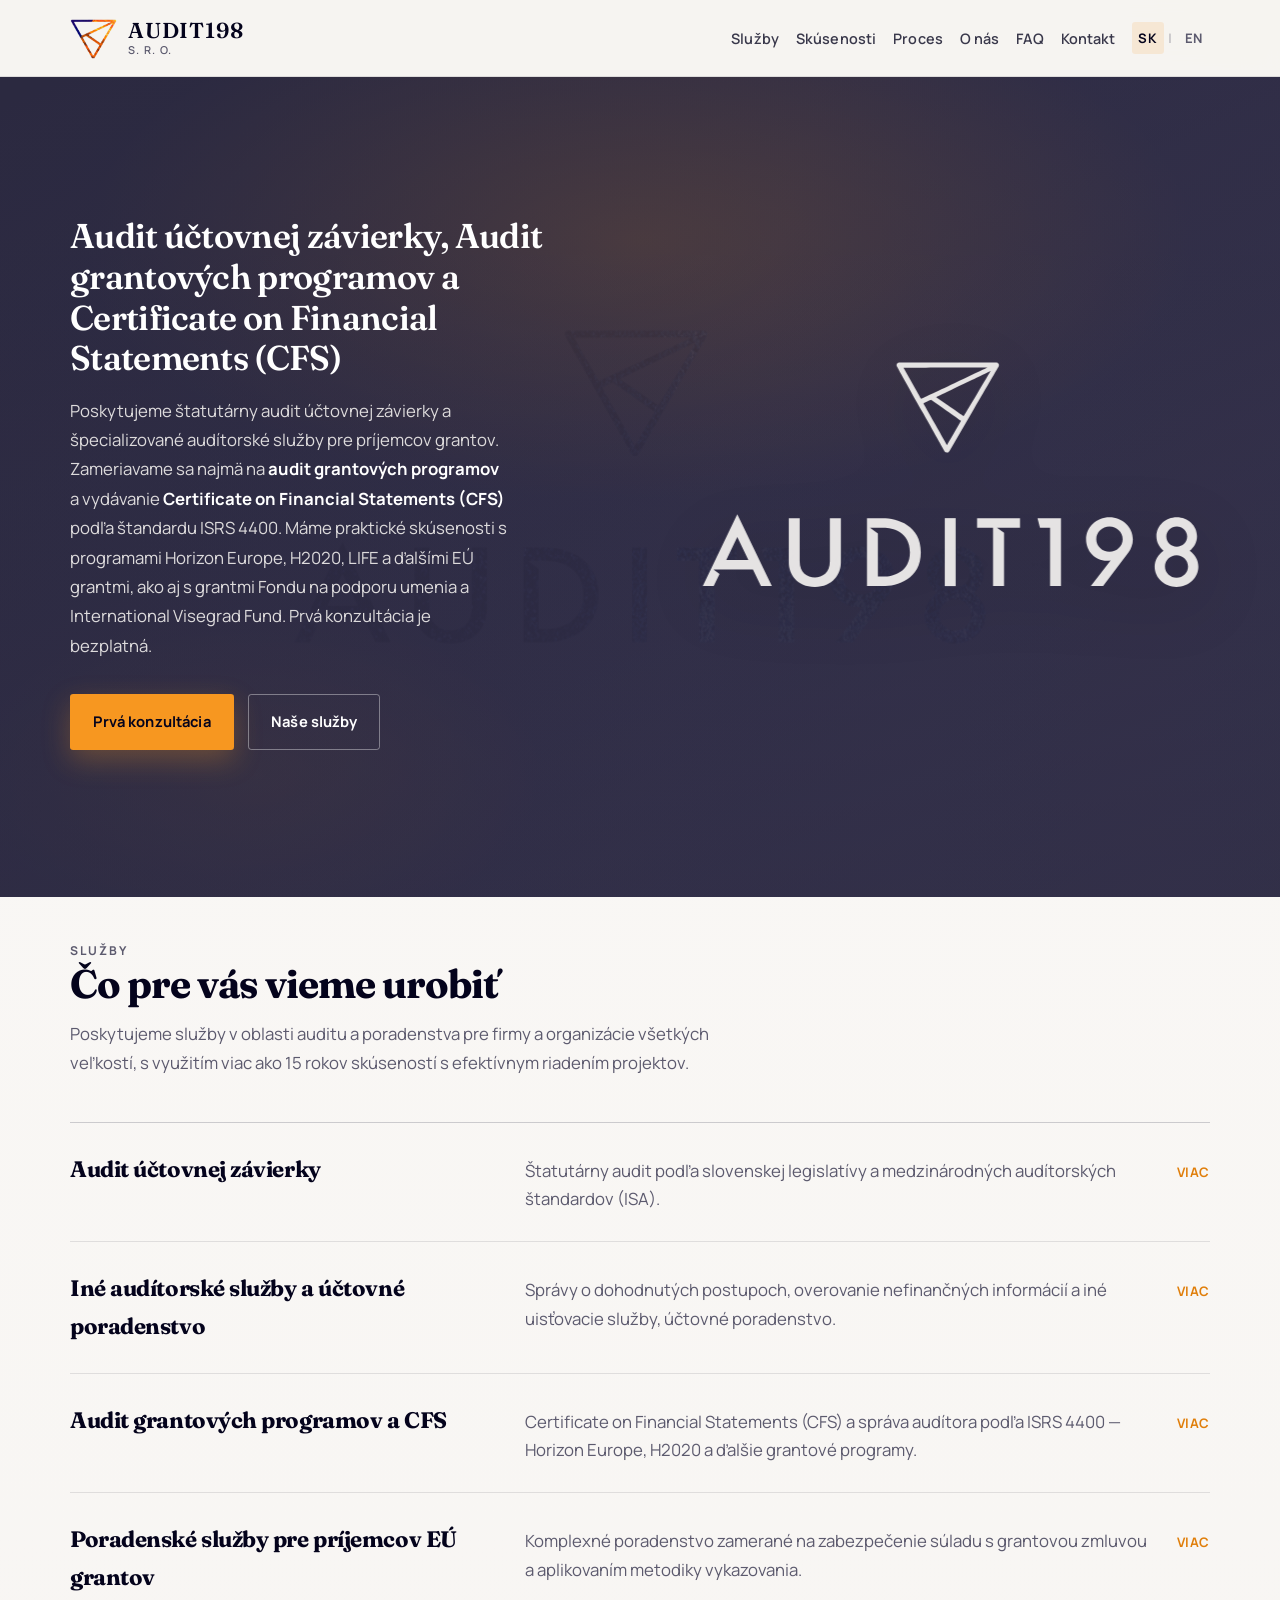
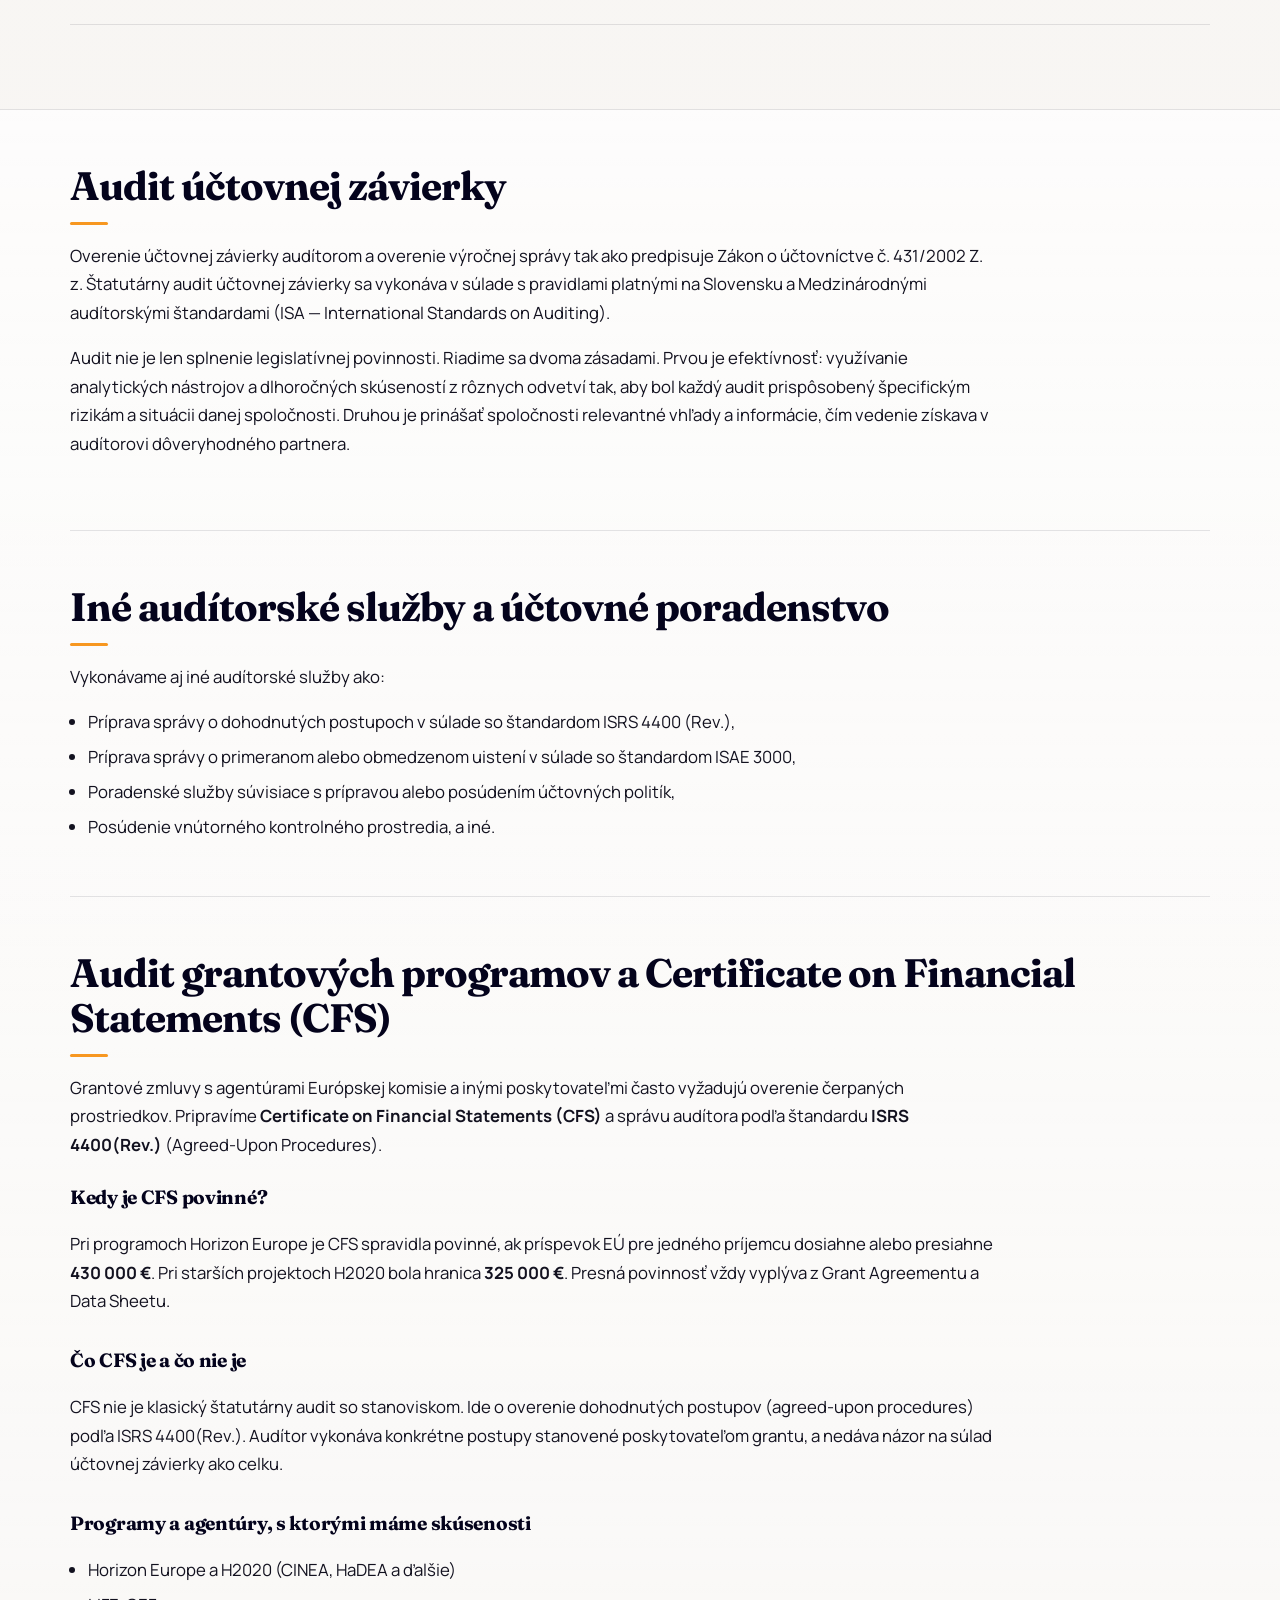
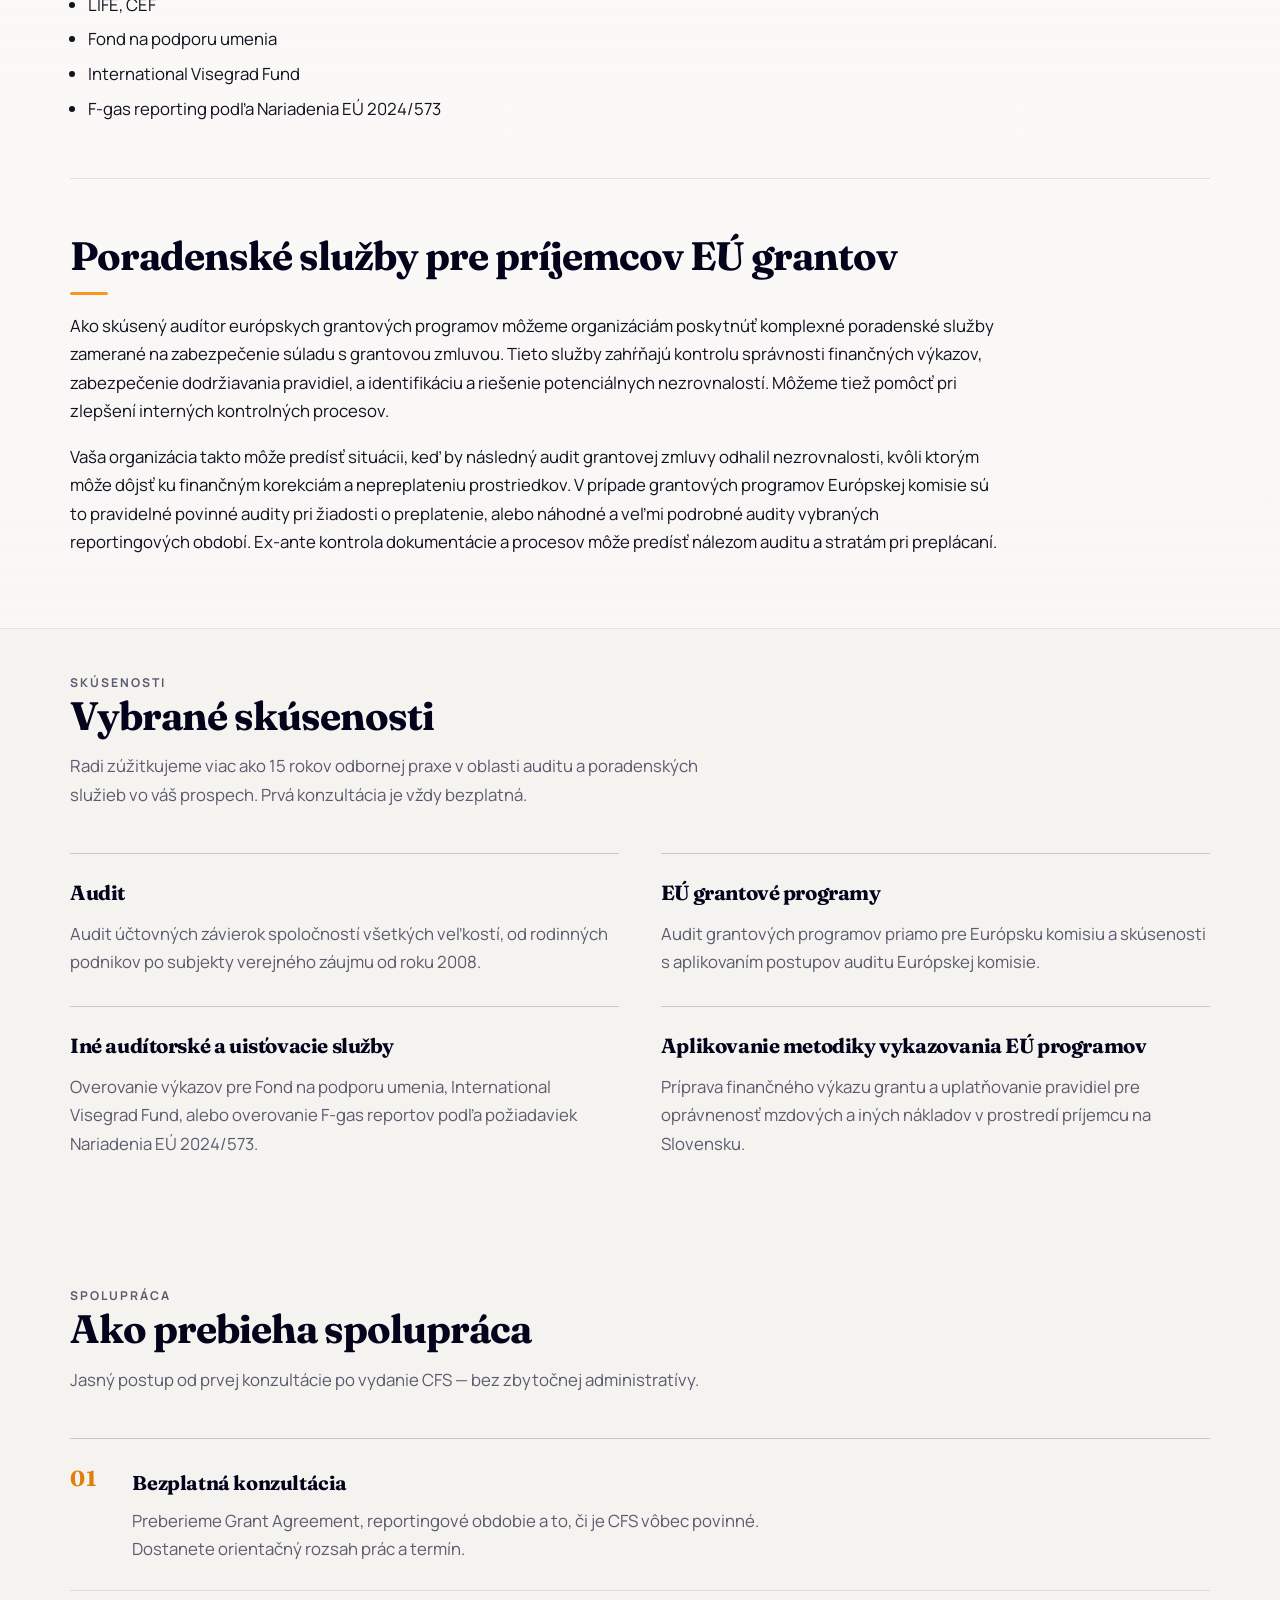
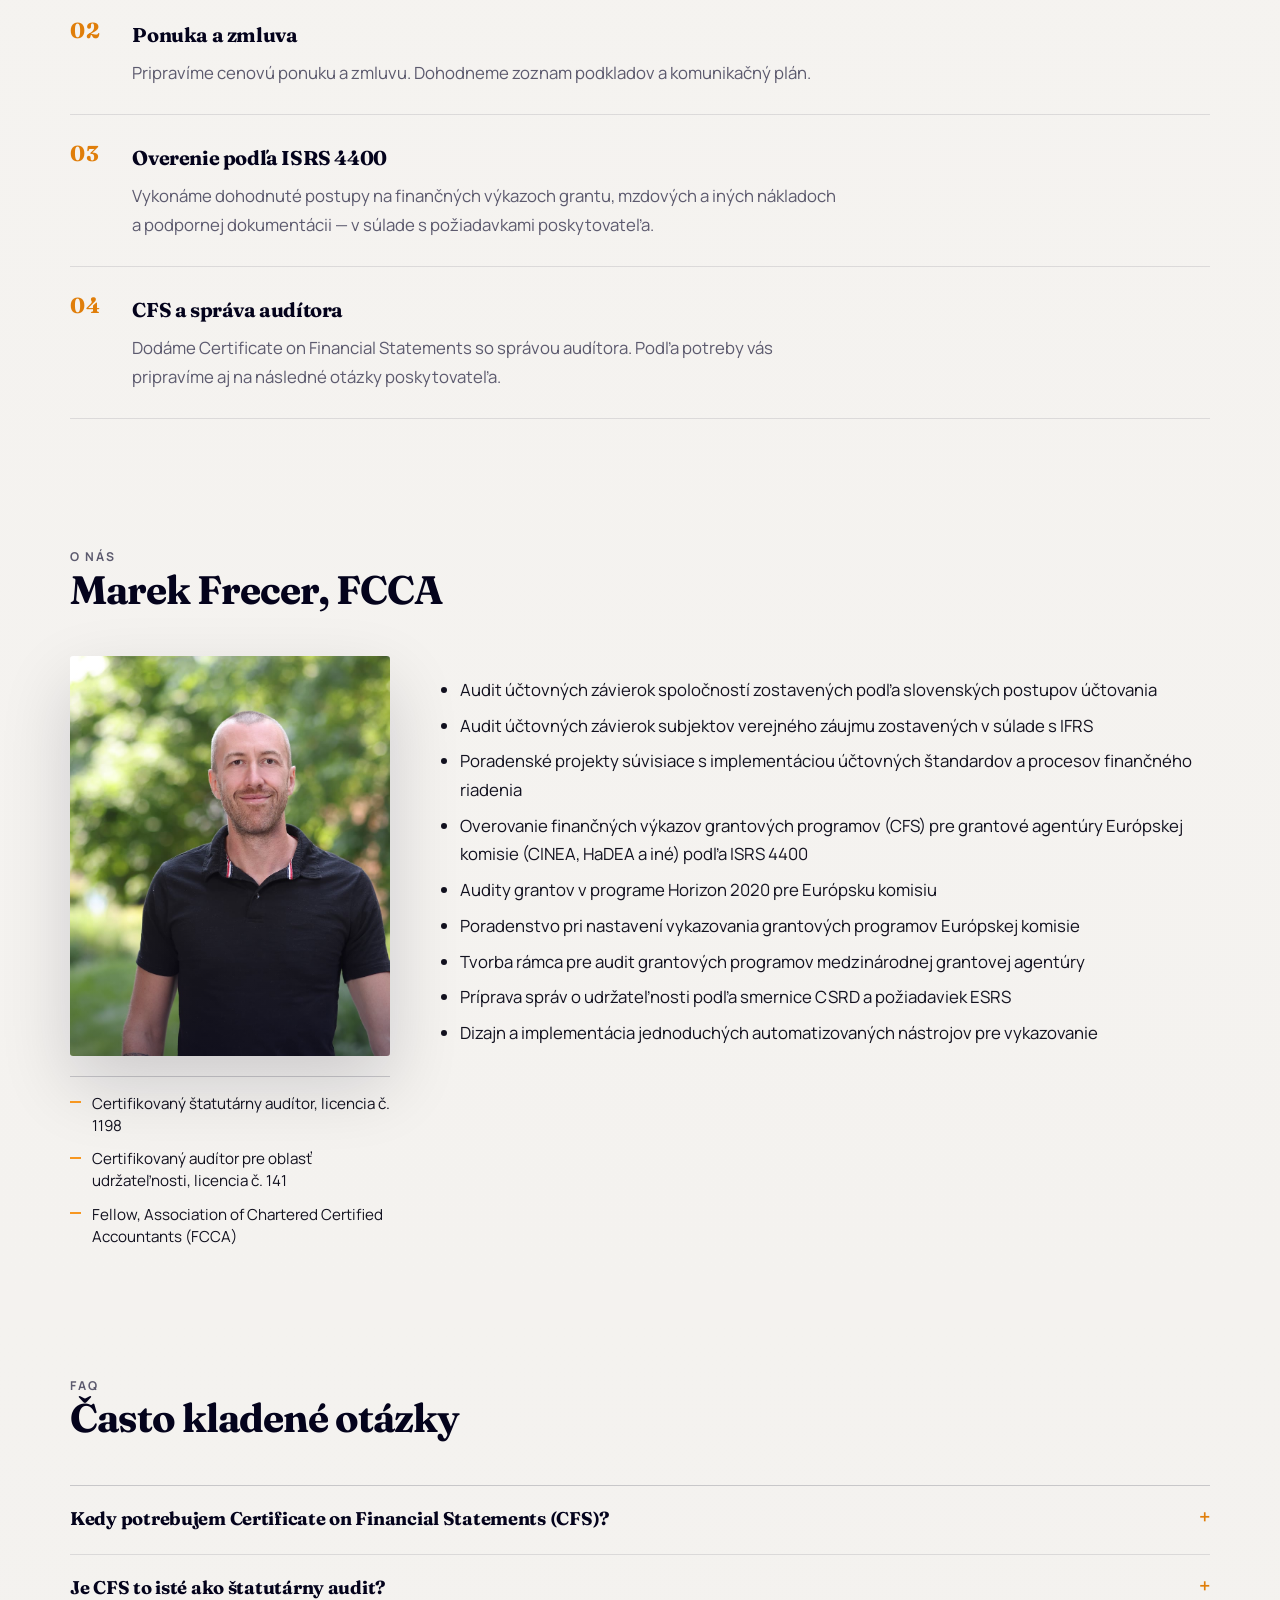
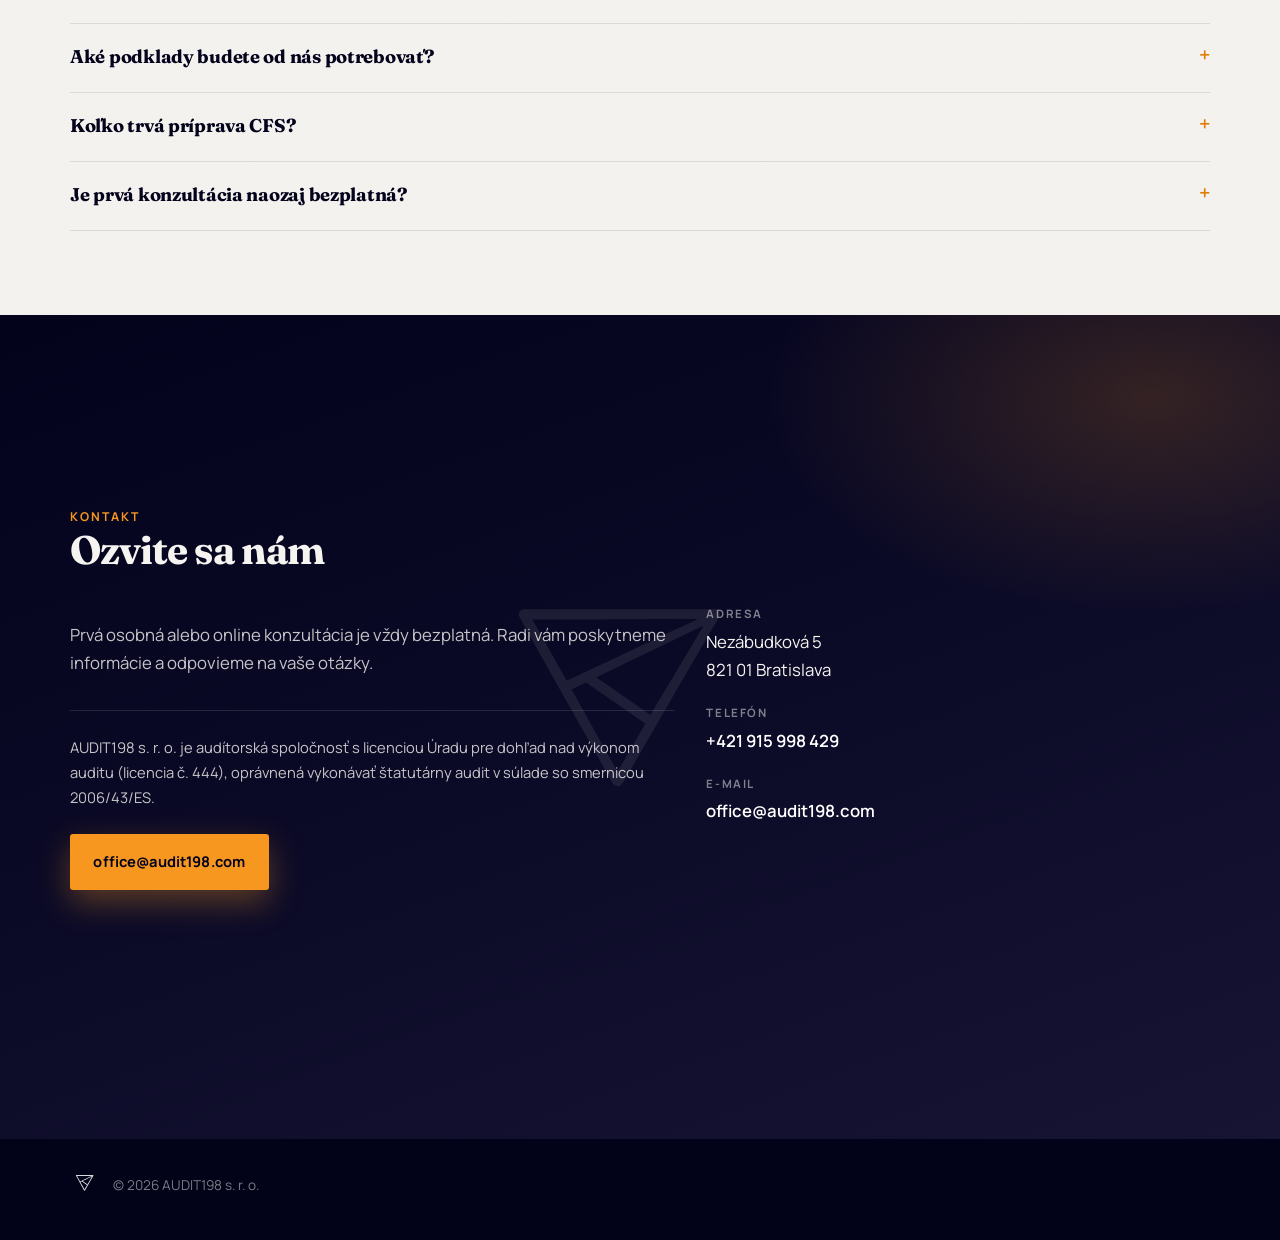
==== index.html @ 9d831106 "Add real /en and /sk language URLs for SEO GitHub Pages had no /en path, so DuckDuckGo’s English URL" ====
<!DOCTYPE html>
<html lang="sk" data-lang="sk">
  <head>
    <meta charset="utf-8" />
    <meta name="viewport" content="width=device-width, initial-scale=1" />
    <title>Audit grantových programov a CFS | AUDIT198 s.r.o.</title>
    <meta
      name="description"
      content="Audit grantových programov a Certificate on Financial Statements (CFS) podľa ISRS 4400. Skúsenosti s Horizon Europe, H2020 a ďalšími EÚ grantmi. Bezplatná konzultácia."
    />
    <meta name="theme-color" content="#04031c" />
    <link rel="canonical" href="https://www.audit198.com/" />
    <link rel="icon" href="assets/brand/favicon.png" type="image/png" />
    <link rel="preconnect" href="https://fonts.googleapis.com" />
    <link rel="preconnect" href="https://fonts.gstatic.com" crossorigin />
    <link
      href="https://fonts.googleapis.com/css2?family=Fraunces:opsz,wght@9..144,500;9..144,600;9..144,700&family=Manrope:wght@400;500;600;700&display=swap"
      rel="stylesheet"
    />
    <link rel="stylesheet" href="css/styles.css" />
    <link rel="alternate" hreflang="sk" href="https://www.audit198.com/" />
    <link rel="alternate" hreflang="en" href="https://www.audit198.com/en/" />
    <link rel="alternate" hreflang="x-default" href="https://www.audit198.com/" />
    <meta property="og:type" content="website" />
    <meta property="og:url" content="https://www.audit198.com/" />
    <meta property="og:title" content="Audit grantových programov a CFS | AUDIT198 s.r.o." />
    <meta property="og:description" content="Audit grantových programov a Certificate on Financial Statements (CFS) podľa ISRS 4400. Skúsenosti s Horizon Europe, H2020 a ďalšími EÚ grantmi. Bezplatná konzultácia." />
    <meta property="og:locale" content="sk_SK" />
    <meta property="og:locale:alternate" content="en_US" />
    <meta property="og:site_name" content="AUDIT198 s.r.o." />
  </head>
<body>
    <a class="skip-link" href="#main">
      <span data-lang="sk">Preskočiť na obsah</span>
      <span data-lang="en">Skip to content</span>
    </a>

    <header class="site-header">
      <div class="wrap header-inner">
        <a class="brand" href="#top" aria-label="AUDIT198">
          <img
            class="brand-logo"
            src="assets/brand/logo-header.png"
            width="149"
            height="128"
            alt=""
          />
          <span class="brand-text">
            <span class="brand-name">AUDIT198</span>
            <span class="brand-tag">s. r. o.</span>
          </span>
        </a>

        <nav class="nav" aria-label="Primary">
          <ul class="nav-links">
            <li>
              <a href="#services">
                <span data-lang="sk">Služby</span>
                <span data-lang="en">Services</span>
              </a>
            </li>
            <li>
              <a href="#experience">
                <span data-lang="sk">Skúsenosti</span>
                <span data-lang="en">Experience</span>
              </a>
            </li>
            <li>
              <a href="#process">
                <span data-lang="sk">Proces</span>
                <span data-lang="en">Process</span>
              </a>
            </li>
            <li>
              <a href="#about">
                <span data-lang="sk">O nás</span>
                <span data-lang="en">About</span>
              </a>
            </li>
            <li>
              <a href="#faq">
                <span data-lang="sk">FAQ</span>
                <span data-lang="en">FAQ</span>
              </a>
            </li>
            <li>
              <a href="#contact">
                <span data-lang="sk">Kontakt</span>
                <span data-lang="en">Contact</span>
              </a>
            </li>
          </ul>

          <div class="lang-switch" aria-label="Language">
            <a href="/" data-set-lang="sk" hreflang="sk">SK</a>
            <span class="sep" aria-hidden="true">|</span>
            <a href="/en/" data-set-lang="en" hreflang="en">EN</a>
          </div>
        </nav>
      </div>
    </header>

    <main id="main">
      <section class="hero" id="top" aria-labelledby="hero-heading">
        <div class="hero-media" aria-hidden="true"></div>
        <div class="hero-shade" aria-hidden="true"></div>
        <div class="wrap hero-stage">
          <div class="hero-inner">
            <h1 id="hero-heading">
              <span data-lang="sk"
                >Audit účtovnej závierky, Audit grantových programov a Certificate on Financial Statements (CFS)</span
              >
              <span data-lang="en"
                >Audits of financial statements, Grant Programmes and Certificate on Financial Statements (CFS)</span
              >
            </h1>
            <p class="hero-lead">
              <span data-lang="sk"
                >Poskytujeme štatutárny audit účtovnej závierky a špecializované audítorské služby pre príjemcov grantov. Zameriavame sa najmä na <strong>audit grantových programov</strong> a vydávanie <strong>Certificate on Financial Statements (CFS)</strong> podľa štandardu ISRS 4400. Máme praktické skúsenosti s programami Horizon Europe, H2020, LIFE a ďalšími EÚ grantmi, ako aj s grantmi Fondu na podporu umenia a International Visegrad Fund. Prvá konzultácia je bezplatná.</span
              >
              <span data-lang="en"
                >We provide statutory audits of financial statements and specialised services for grant beneficiaries. Our main focus is on <strong>grant programme audits</strong> and issuing <strong>Certificates on Financial Statements (CFS)</strong> in accordance with ISRS 4400. We have practical experience with Horizon Europe, H2020, LIFE and other EU programmes, as well as with the Slovak Arts Support Fund and the International Visegrad Fund. First consultation is free of charge.</span
              >
            </p>
            <div class="hero-actions">
              <a class="btn btn-primary" href="#contact">
                <span data-lang="sk">Prvá konzultácia</span>
                <span data-lang="en">First consultation</span>
              </a>
              <a class="btn btn-ghost" href="#services">
                <span data-lang="sk">Naše služby</span>
                <span data-lang="en">Our services</span>
              </a>
            </div>
          </div>
          <div class="hero-ornament" aria-hidden="true">
            <object
              type="image/svg+xml"
              data="assets/brand/logo-stroke-once.svg"
              title="AUDIT198"
            ></object>
          </div>
        </div>
      </section>

      <section class="section services" id="services" aria-labelledby="services-heading">
        <div class="wrap">
          <div class="section-head">
            <p class="section-kicker">
              <span data-lang="sk">Služby</span>
              <span data-lang="en">Services</span>
            </p>
            <h2 id="services-heading">
              <span data-lang="sk">Čo pre vás vieme urobiť</span>
              <span data-lang="en">What we can do for you</span>
            </h2>
            <p>
              <span data-lang="sk"
                >Poskytujeme služby v oblasti auditu a poradenstva pre firmy a organizácie všetkých
                veľkostí, s využitím viac ako 15 rokov skúseností s efektívnym riadením
                projektov.</span
              >
              <span data-lang="en"
                >We provide efficient services for businesses and organizations of all sizes,
                building on over 15 years of experience in audit and consulting in Slovakia and the
                broader region.</span
              >
            </p>
          </div>

          <div class="service-list">
            <a class="service-item" href="#service-statutory">
              <h3>
                <span data-lang="sk">Audit účtovnej závierky</span>
                <span data-lang="en">Audits of financial statements</span>
              </h3>
              <p>
                <span data-lang="sk"
                  >Štatutárny audit podľa slovenskej legislatívy a medzinárodných audítorských
                  štandardov (ISA).</span
                >
                <span data-lang="en"
                  >Statutory audit in accordance with requirements of Slovak legislation and
                  International Standards on Auditing (ISA).</span
                >
              </p>
              <span class="more">
                <span data-lang="sk">Viac</span>
                <span data-lang="en">More</span>
              </span>
            </a>

            <a class="service-item" href="#service-other">
              <h3>
                <span data-lang="sk">Iné audítorské služby a účtovné poradenstvo</span>
                <span data-lang="en">Other audit services and accounting advisory</span>
              </h3>
              <p>
                <span data-lang="sk"
                  >Správy o dohodnutých postupoch, overovanie nefinančných informácií a iné
                  uisťovacie služby, účtovné poradenstvo.</span
                >
                <span data-lang="en"
                  >Agreed-upon procedures, audits of non-financial information and other assurance
                  services, accounting advisory.</span
                >
              </p>
              <span class="more">
                <span data-lang="sk">Viac</span>
                <span data-lang="en">More</span>
              </span>
            </a>

            <a class="service-item" href="#service-grants">
              <h3>
                <span data-lang="sk">Audit grantových programov a CFS</span>
                <span data-lang="en">Grant programme audits and CFS</span>
              </h3>
              <p>
                <span data-lang="sk"
                  >Certificate on Financial Statements (CFS) a správa audítora podľa ISRS 4400 —
                  Horizon Europe, H2020 a ďalšie grantové programy.</span
                >
                <span data-lang="en"
                  >Certificate on Financial Statements (CFS) and auditor’s report under ISRS 4400 —
                  Horizon Europe, H2020 and other grant programmes.</span
                >
              </p>
              <span class="more">
                <span data-lang="sk">Viac</span>
                <span data-lang="en">More</span>
              </span>
            </a>

            <a class="service-item" href="#service-advisory">
              <h3>
                <span data-lang="sk">Poradenské služby pre príjemcov EÚ grantov</span>
                <span data-lang="en">Consulting services for grant beneficiaries</span>
              </h3>
              <p>
                <span data-lang="sk"
                  >Komplexné poradenstvo zamerané na zabezpečenie súladu s grantovou zmluvou a
                  aplikovaním metodiky vykazovania.</span
                >
                <span data-lang="en"
                  >Complex advisory services related to ensuring compliance with your grant
                  agreement and correctly applying the reporting methodology.</span
                >
              </p>
              <span class="more">
                <span data-lang="sk">Viac</span>
                <span data-lang="en">More</span>
              </span>
            </a>
          </div>
        </div>
      </section>

      <section class="details" aria-label="Service details">
        <div class="wrap">
          <article class="detail">
            <h2 id="service-statutory">
              <span data-lang="sk">Audit účtovnej závierky</span>
              <span data-lang="en">Audit of financial statements</span>
            </h2>
            <div data-lang="sk">
              <p>
                Overenie účtovnej závierky audítorom a overenie výročnej správy tak ako predpisuje
                Zákon o účtovníctve č. 431/2002 Z. z. Štatutárny audit účtovnej závierky sa vykonáva
                v súlade s pravidlami platnými na Slovensku a Medzinárodnými audítorskými štandardami
                (ISA — International Standards on Auditing).
              </p>
              <p>
                Audit nie je len splnenie legislatívnej povinnosti. Riadime sa dvoma zásadami.
                Prvou je efektívnosť: využívanie analytických nástrojov a dlhoročných skúseností z
                rôznych odvetví tak, aby bol každý audit prispôsobený špecifickým rizikám a situácii
                danej spoločnosti. Druhou je prinášať spoločnosti relevantné vhľady a informácie,
                čím vedenie získava v audítorovi dôveryhodného partnera.
              </p>
            </div>
            <div data-lang="en">
              <p>
                We provide audit services for financial statements and annual reports as required in
                Slovakia by the Accounting Act No. 431/2002 Coll. The statutory audit of financial
                statements is conducted in accordance with Slovak regulations and the International
                Standards on Auditing (ISA).
              </p>
              <p>Our audit goes beyond mere compliance with legal obligations. We follow two core principles:</p>
              <ul>
                <li>
                  Efficiency: leveraging advanced analytical tools and extensive experience across
                  various industries to tailor each audit to the specific risks and circumstances of
                  your company,
                </li>
                <li>
                  Providing valuable insights: delivering relevant insights and information, making
                  your auditor a trusted partner supporting your informed decision-making.
                </li>
              </ul>
            </div>
          </article>

          <article class="detail">
            <h2 id="service-other">
              <span data-lang="sk">Iné audítorské služby a účtovné poradenstvo</span>
              <span data-lang="en">Other audit services and accounting advisory</span>
            </h2>
            <div data-lang="sk">
              <p>
                Vykonávame aj iné audítorské služby ako:
              </p>
              <ul>
                <li>Príprava správy o dohodnutých postupoch v súlade so štandardom ISRS 4400 (Rev.),</li>
                <li>Príprava správy o primeranom alebo obmedzenom uistení v súlade so štandardom ISAE 3000,</li>
                <li>Poradenské služby súvisiace s prípravou alebo posúdením účtovných politík,</li>
                <li>Posúdenie vnútorného kontrolného prostredia, a iné.</li>
              </ul>
            </div>
            <div data-lang="en">
              <p>
                In addition to statutory audits, we provide a range of other audit services:
              </p>
              <ul>
                <li>Agreed-Upon Procedures in accordance with ISRS 4400 (Revised),</li>
                <li>Limited or Reasonable Assurance Reports in compliance with ISAE 3000,</li>
                <li>Advisory services related to the implementation or assessment of accounting policies,</li>
                <li>Assessment of internal controls.</li>
              </ul>
            </div>
          </article>

          <article class="detail">
            <h2 id="service-grants">
              <span data-lang="sk"
                >Audit grantových programov a Certificate on Financial Statements (CFS)</span
              >
              <span data-lang="en"
                >Grant programme audits and Certificate on Financial Statements (CFS)</span
              >
            </h2>
            <div data-lang="sk">
              <p>
                Grantové zmluvy s agentúrami Európskej komisie a inými poskytovateľmi často vyžadujú overenie čerpaných prostriedkov. Pripravíme <strong>Certificate on Financial Statements (CFS)</strong> a správu audítora podľa štandardu <strong>ISRS 4400(Rev.)</strong> (Agreed-Upon Procedures).
              </p>
              <h3>Kedy je CFS povinné?</h3>
              <p>
                Pri programoch Horizon Europe je CFS spravidla povinné, ak príspevok EÚ pre jedného príjemcu dosiahne alebo presiahne <strong>430 000 €</strong>. Pri starších projektoch H2020 bola hranica <strong>325 000 €</strong>. Presná povinnosť vždy vyplýva z Grant Agreementu a Data Sheetu.
              </p>
              <h3>Čo CFS je a čo nie je</h3>
              <p>
                CFS nie je klasický štatutárny audit so stanoviskom. Ide o overenie dohodnutých postupov (agreed-upon procedures) podľa ISRS 4400(Rev.). Audítor vykonáva konkrétne postupy stanovené poskytovateľom grantu, a nedáva názor na súlad účtovnej závierky ako celku.
              </p>
              <h3>Programy a agentúry, s ktorými máme skúsenosti</h3>
              <ul>
                <li>Horizon Europe a H2020 (CINEA, HaDEA a ďalšie)</li>
                <li>LIFE, CEF</li>
                <li>Fond na podporu umenia</li>
                <li>International Visegrad Fund</li>
                <li>F-gas reporting podľa Nariadenia EÚ 2024/573</li>
              </ul>
            </div>
            <div data-lang="en">
              <p>
                Grant agreements with European Commission agencies and other grant authorities often require verification of expenditures. We prepare the <strong>Certificate on Financial Statements (CFS)</strong> and auditor’s report in compliance <strong>ISRS 4400</strong> (Agreed-Upon Procedures).
              </p>
              <h3>When is a CFS required?</h3>
              <p>
                Under Horizon Europe, a CFS is typically required when the EU contribution for a single beneficiary reaches or exceeds <strong>€430,000</strong>. For older H2020 projects the threshold was <strong>€325,000</strong>. The exact obligation always follows from the Grant Agreement and Data Sheet.
              </p>
              <h3>What a CFS is — and is not</h3>
              <p>
                A CFS is not an audit of financial statements with an audit opinion. It is an agreed-upon procedures engagement under ISRS 4400(Rev.). The auditor performs specific procedures set by the grant authority — and oes not give an opinion on financial statements as a whole.
              </p>
              <h3>Programmes and agencies we work with</h3>
              <ul>
                <li>Horizon Europe and H2020 (CINEA, HaDEA and others)</li>
                <li>LIFE, CEF</li>
                <li>Slovak Arts Support Fund (Fond na podporu umenia)</li>
                <li>International Visegrad Fund</li>
                <li>F-gas reporting under EU Regulation 2024/573</li>
              </ul>
            </div>
          </article>

          <article class="detail">
            <h2 id="service-advisory">
              <span data-lang="sk">Poradenské služby pre príjemcov EÚ grantov</span>
              <span data-lang="en">Services for beneficiaries — preparing for CFS</span>
            </h2>
            <div data-lang="sk">
              <p>
                Ako skúsený audítor európskych grantových programov môžeme organizáciám poskytnúť komplexné poradenské služby zamerané na zabezpečenie súladu s grantovou zmluvou. Tieto služby zahŕňajú kontrolu správnosti finančných výkazov, zabezpečenie dodržiavania pravidiel, a identifikáciu a riešenie potenciálnych nezrovnalostí. Môžeme tiež pomôcť pri zlepšení interných kontrolných procesov.
              </p>
              <p>
                Vaša organizácia takto môže predísť situácii, keď by následný audit grantovej zmluvy odhalil nezrovnalosti, kvôli ktorým môže dôjsť ku finančným korekciám a nepreplateniu prostriedkov. V prípade grantových programov Európskej komisie sú to pravidelné povinné audity pri žiadosti o preplatenie, alebo náhodné a veľmi podrobné audity vybraných reportingových období. Ex-ante kontrola dokumentácie a procesov môže predísť nálezom auditu a stratám pri preplácaní.
              </p>
            </div>
            <div data-lang="en">
              <p>
                We offer comprehensive advisory services to help organisations ensure full compliance with their grant agreements. Our support includes:
              </p>
              <ul>
                <li>Reviewing the accuracy of grant financial statements,</li>
                <li>Ensuring compliance with EU grant rules and guidelines,</li>
                <li>Identifying and resolving potential discrepancies.</li>
              </ul>
              <p>
                Proper preparation helps beneficiaries avoid issues during an audit and prevents financial adjustments that could reduce funding. In Horizon Europe and other European Commission programmes, minor administrative errors can result in significant grant reductions. We provide expert support to help you prepare for the CFS and ensure compliance, reducing the risk of financial losses.
              </p>
            </div>
          </article>
        </div>
      </section>

      <section class="section experience" id="experience" aria-labelledby="experience-heading">
        <div class="wrap">
          <div class="section-head">
            <p class="section-kicker">
              <span data-lang="sk">Skúsenosti</span>
              <span data-lang="en">Expertise</span>
            </p>
            <h2 id="experience-heading">
              <span data-lang="sk">Vybrané skúsenosti</span>
              <span data-lang="en">Expertise &amp; experience</span>
            </h2>
            <p>
              <span data-lang="sk"
                >Radi zúžitkujeme viac ako 15 rokov odbornej praxe v oblasti auditu a poradenských služieb vo váš prospech. Prvá konzultácia je vždy bezplatná.</span
              >
              <span data-lang="en"
                >With over 15 years of professional experience in audit and consulting services, we are ready to support your organization with expert solutions tailored to your needs. Your first consultation is always free of charge.</span
              >
            </p>
          </div>

          <div class="experience-grid">
            <div class="exp-item">
              <h3>
                <span data-lang="sk">Audit</span>
                <span data-lang="en">Audits of financial statements</span>
              </h3>
              <p>
                <span data-lang="sk"
                  >Audit účtovných závierok spoločností všetkých veľkostí, od rodinných podnikov po
                  subjekty verejného záujmu od roku 2008.</span
                >
                <span data-lang="en"
                  >Audits of financial statements of companies of all sizes, ranging from
                  family-owned businesses to public interest entities since 2008.</span
                >
              </p>
            </div>
            <div class="exp-item">
              <h3>
                <span data-lang="sk">EÚ grantové programy</span>
                <span data-lang="en">Certification of EU grant programs</span>
              </h3>
              <p>
                <span data-lang="sk"
                  >Audit grantových programov priamo pre Európsku komisiu a skúsenosti s
                  aplikovaním postupov auditu Európskej komisie.</span
                >
                <span data-lang="en"
                  >Audits of grant programmes for EU agencies and experience with applying the audit
                  programmes of the European Commission.</span
                >
              </p>
            </div>
            <div class="exp-item">
              <h3>
                <span data-lang="sk">Iné audítorské a uisťovacie služby</span>
                <span data-lang="en">Audit of other grant programs</span>
              </h3>
              <p>
                <span data-lang="sk"
                  >Overovanie výkazov pre Fond na podporu umenia, International Visegrad Fund, alebo
                  overovanie F-gas reportov podľa požiadaviek Nariadenia EÚ 2024/573.</span
                >
                <span data-lang="en"
                  >Audit services in relation to International Visegrad Fund grants and F-gas
                  reporting under EU Regulation 2024/573.</span
                >
              </p>
            </div>
            <div class="exp-item">
              <h3>
                <span data-lang="sk">Aplikovanie metodiky vykazovania EÚ programov</span>
                <span data-lang="en">Application of grant reporting methodology</span>
              </h3>
              <p>
                <span data-lang="sk"
                  >Príprava finančného výkazu grantu a uplatňovanie pravidiel pre oprávnenosť
                  mzdových a iných nákladov v prostredí príjemcu na Slovensku.</span
                >
                <span data-lang="en"
                  >Preparing grant financial statements, applying rules for eligibility of personnel
                  costs and other costs in the context of a specific beneficiary.</span
                >
              </p>
            </div>
          </div>
        </div>
      </section>

      <section class="section process" id="process" aria-labelledby="process-heading">
        <div class="wrap">
          <div class="section-head">
            <p class="section-kicker">
              <span data-lang="sk">Spolupráca</span>
              <span data-lang="en">Cooperation</span>
            </p>
            <h2 id="process-heading">
              <span data-lang="sk">Ako prebieha spolupráca</span>
              <span data-lang="en">How the cooperation works</span>
            </h2>
            <p>
              <span data-lang="sk"
                >Jasný postup od prvej konzultácie po vydanie CFS — bez zbytočnej administratívy.</span
              >
              <span data-lang="en"
                >A clear path from the first consultation to issuing the CFS — without unnecessary
                administration.</span
              >
            </p>
          </div>
          <ol class="process-steps">
            <li>
              <span class="process-num" aria-hidden="true">01</span>
              <div>
                <h3>
                  <span data-lang="sk">Bezplatná konzultácia</span>
                  <span data-lang="en">Free consultation</span>
                </h3>
                <p>
                  <span data-lang="sk"
                    >Preberieme Grant Agreement, reportingové obdobie a to, či je CFS vôbec
                    povinné. Dostanete orientačný rozsah prác a termín.</span
                  >
                  <span data-lang="en"
                    >We review the Grant Agreement, the reporting period and whether a CFS is
                    required at all. You receive an indicative scope and timeline.</span
                  >
                </p>
              </div>
            </li>
            <li>
              <span class="process-num" aria-hidden="true">02</span>
              <div>
                <h3>
                  <span data-lang="sk">Ponuka a zmluva</span>
                  <span data-lang="en">Proposal and engagement</span>
                </h3>
                <p>
                  <span data-lang="sk"
                    >Pripravíme cenovú ponuku a zmluvu. Dohodneme zoznam podkladov a komunikačný plán.</span
                  >
                  <span data-lang="en"
                    >We prepare a fee proposal and engagement letter. We agree the requirements list and a communication plan.</span
                  >
                </p>
              </div>
            </li>
            <li>
              <span class="process-num" aria-hidden="true">03</span>
              <div>
                <h3>
                  <span data-lang="sk">Overenie podľa ISRS 4400</span>
                  <span data-lang="en">ISRS 4400 procedures</span>
                </h3>
                <p>
                  <span data-lang="sk"
                    >Vykonáme dohodnuté postupy na finančných výkazoch grantu, mzdových a iných nákladoch a podpornej dokumentácii — v súlade s požiadavkami poskytovateľa.</span
                  >
                  <span data-lang="en"
                    >We perform the agreed-upon procedures on the grant financial statements, personnel and other costs, and supporting evidence — in line with the grant authority's requirements.</span
                  >
                </p>
              </div>
            </li>
            <li>
              <span class="process-num" aria-hidden="true">04</span>
              <div>
                <h3>
                  <span data-lang="sk">CFS a správa audítora</span>
                  <span data-lang="en">CFS and auditor’s report</span>
                </h3>
                <p>
                  <span data-lang="sk"
                    >Dodáme Certificate on Financial Statements so správou audítora. Podľa potreby vás pripravíme aj na následné otázky poskytovateľa.</span
                  >
                  <span data-lang="en"
                    >We deliver the Certificate on Financial Statements with the auditors report. If needed, we also help you prepare for follow-up questions from the grant authority.</span
                  >
                </p>
              </div>
            </li>
          </ol>
        </div>
      </section>

      <section class="section about" id="about" aria-labelledby="about-heading">
        <div class="wrap">
          <div class="section-head">
            <p class="section-kicker">
              <span data-lang="sk">O nás</span>
              <span data-lang="en">About</span>
            </p>
            <h2 id="about-heading">Marek Frecer, FCCA</h2>
          </div>
          <div class="about-layout">
            <div class="about-sidebar">
              <figure class="about-photo">
                <img
                  src="assets/marek.jpg"
                  alt="Marek Frecer, FCCA"
                  width="900"
                  height="1250"
                  loading="lazy"
                />
              </figure>
              <ul class="creds">
                <li>
                  <span data-lang="sk">Certifikovaný štatutárny audítor, licencia č. 1198</span>
                  <span data-lang="en">Certified statutory auditor, license no. 1198 (Slovakia)</span>
                </li>
                <li>
                  <span data-lang="sk">Certifikovaný audítor pre oblasť udržateľnosti, licencia č. 141</span>
                  <span data-lang="en">Certified sustainability auditor, license no. 141 (Slovakia)</span>
                </li>
                <li>Fellow, Association of Chartered Certified Accountants (FCCA)</li>
              </ul>
            </div>
            <div class="about-copy">
              <div data-lang="sk">
                <ul class="experience-list">
                  <li>Audit účtovných závierok spoločností zostavených podľa slovenských postupov účtovania</li>
                  <li>
                    Audit účtovných závierok subjektov verejného záujmu zostavených v súlade s IFRS
                  </li>
                  <li>
                    Poradenské projekty súvisiace s implementáciou účtovných štandardov a procesov
                    finančného riadenia
                  </li>
                  <li>
                    Overovanie finančných výkazov grantových programov (CFS) pre grantové agentúry
                    Európskej komisie (CINEA, HaDEA a iné) podľa ISRS 4400
                  </li>
                  <li>Audity grantov v programe Horizon 2020 pre Európsku komisiu</li>
                  <li>Poradenstvo pri nastavení vykazovania grantových programov Európskej komisie</li>
                  <li>Tvorba rámca pre audit grantových programov medzinárodnej grantovej agentúry</li>
                  <li>
                    Príprava správ o udržateľnosti podľa smernice CSRD a požiadaviek ESRS
                  </li>
                  <li>Dizajn a implementácia jednoduchých automatizovaných nástrojov pre vykazovanie</li>
                </ul>
              </div>
              <div data-lang="en">
                <ul class="experience-list">
                  <li>
                    Audits of financial statements of small and medium sized entities in accordance with
                    Slovak accounting principles
                  </li>
                  <li>
                    Audits of financial statements of public interest entities prepared in accordance
                    with IFRS
                  </li>
                  <li>
                    Consulting services related to implementation of accounting standards and financial
                    management processes
                  </li>
                  <li>
                    Assurance on financial statements of EU grant beneficiaries (CFS) in accordance with
                    ISRS 4400
                  </li>
                  <li>Audits of Horizon 2020 programs for the European Commission</li>
                  <li>Advising on setting up efficient reporting for EU grant programs</li>
                  <li>
                    Assurance services in relation to F-gas reporting (EU Regulation 2024/573)
                  </li>
                  <li>
                    Designing a framework for audits of grant programmes for an international granting
                    authority
                  </li>
                  <li>Preparing a CSRD sustainability statement based on ESRS requirements</li>
                  <li>
                    Design and implementation of simple automated solutions for non-financial reporting
                    and data management
                  </li>
                </ul>
              </div>
            </div>
          </div>
        </div>
      </section>

      <section class="section faq" id="faq" aria-labelledby="faq-heading">
        <div class="wrap">
          <div class="section-head">
            <p class="section-kicker">FAQ</p>
            <h2 id="faq-heading">
              <span data-lang="sk">Často kladené otázky</span>
              <span data-lang="en">Frequently Asked Questions</span>
            </h2>
          </div>
          <div class="faq-list">
            <details class="faq-item">
              <summary>
                <span data-lang="sk">Kedy potrebujem Certificate on Financial Statements (CFS)?</span>
                <span data-lang="en">When do I need a Certificate on Financial Statements (CFS)?</span>
              </summary>
              <p>
                <span data-lang="sk"
                  >Pri Horizon Europe je CFS spravidla povinné, ak príspevok EÚ pre jedného príjemcu
                  dosiahne alebo presiahne 430&nbsp;000&nbsp;€. Pri H2020 bola hranica
                  325&nbsp;000&nbsp;€. Presná povinnosť je vždy v Grant Agreemente a Data Sheete —
                  radi to s vami overíme na bezplatnej konzultácii.</span
                >
                <span data-lang="en"
                  >Under Horizon Europe a CFS is typically required when the EU contribution for one
                  beneficiary reaches or exceeds €430,000. For H2020 the threshold was €325,000. The
                  exact obligation is always in the Grant Agreement and Data Sheet — we are happy to
                  check this with you in a free consultation.</span
                >
              </p>
            </details>
            <details class="faq-item">
              <summary>
                <span data-lang="sk">Je CFS to isté ako štatutárny audit?</span>
                <span data-lang="en">Is a CFS the same as a statutory audit?</span>
              </summary>
              <p>
                <span data-lang="sk"
                  >Nie. CFS je overenie dohodnutých postupov podľa ISRS 4400. Audítor vykonáva konkrétne postupy stanovené poskytovateľom grantu, nevydáva názor na účtovnú závierku ako celok.</span
                >
                <span data-lang="en"
                  >No. A CFS is an agreed-upon procedures engagement under ISRS 4400. The auditor performs specific procedures set by the grant authority — it is not an opinion on the financial statements as a whole.</span
                >
              </p>
            </details>
            <details class="faq-item">
              <summary>
                <span data-lang="sk">Aké podklady budete od nás potrebovať?</span>
                <span data-lang="en">What kind of supporting documentation will you need from us?</span>
              </summary>
              <p>
                <span data-lang="sk"
                  >Typicky Grant Agreement a dodatky, finančné výkazy za reportingové obdobie,
                  podklady k mzdovým a iným nákladom, timesheety a interné smernice. Presný zoznam
                  prispôsobíme vášmu programu a dohodneme ho pred začiatkom prác.</span
                >
                <span data-lang="en"
                  >Typically the Grant Agreement and amendments, financial statements for the
                  reporting period, support for personnel and other costs, timesheets and internal
                  policies. We tailor the exact list to your programme and agree it before work
                  starts.</span
                >
              </p>
            </details>
            <details class="faq-item">
              <summary>
                <span data-lang="sk">Koľko trvá príprava CFS?</span>
                <span data-lang="en">How long does preparing a CFS take?</span>
              </summary>
              <p>
                <span data-lang="sk"
                  >Závisí od rozsahu projektu, kvality podkladov a termínu reportingu, ale typicky je to 2- 4 týždne. Po konzultácii dostanete realistický harmonogram; pri včasnej príprave dokážeme všetky projektov stihnúť v súlade s deadlinom poskytovateľa.</span
                >
                <span data-lang="en"
                  >It depends on project size, quality of documentation and the reporting deadline, but typically around 2-4 weeks. After the first consultation you receive a realistic timeline; with timely preparation all engagements can meet the grant authority's deadline.</span
                >
              </p>
            </details>
            <details class="faq-item">
              <summary>
                <span data-lang="sk">Je prvá konzultácia naozaj bezplatná?</span>
                <span data-lang="en">Is the first consultation really free of charge?</span>
              </summary>
              <p>
                <span data-lang="sk"
                  >Áno. Prvá osobná alebo online konzultácia je bezplatná. Preberieme vašu situáciu,
                  povinnosť CFS a ďalšie kroky — bez záväzku.</span
                >
                <span data-lang="en"
                  >Yes. The first in-person or online consultation is free of charge. We discuss
                  your situation, whether a CFS is required and next steps — with no obligation.</span
                >
              </p>
            </details>
          </div>
        </div>
      </section>

      <section class="section contact" id="contact" aria-labelledby="contact-heading">
        <div class="wrap">
          <div class="section-head">
            <p class="section-kicker">
              <span data-lang="sk">Kontakt</span>
              <span data-lang="en">Get in touch</span>
            </p>
            <h2 id="contact-heading">
              <span data-lang="sk">Ozvite sa nám</span>
              <span data-lang="en">Contact us</span>
            </h2>
          </div>
          <div class="contact-grid">
            <div>
              <p>
                <span data-lang="sk"
                  >Prvá osobná alebo online konzultácia je vždy bezplatná. Radi vám poskytneme
                  informácie a odpovieme na vaše otázky.</span
                >
                <span data-lang="en"
                  >Your first in-person or online consultation is always free of charge. We are happy
                  to provide information and answer your questions.</span
                >
              </p>
              <p class="license-note">
                <span data-lang="sk"
                  >AUDIT198 s. r. o. je audítorská spoločnosť s licenciou Úradu pre dohľad nad výkonom
                  auditu (licencia č. 444), oprávnená vykonávať štatutárny audit v súlade so smernicou
                  2006/43/ES.</span
                >
                <span data-lang="en"
                  >AUDIT198 s. r. o. is an audit firm licensed by the Slovak Audit Oversight Authority
                  (license no. 444), qualified to carry out statutory audits in accordance with
                  Directive 2006/43/EC.</span
                >
              </p>
              <p style="margin-top: 1.5rem">
                <a class="btn btn-primary" href="mailto:office@audit198.com">office@audit198.com</a>
              </p>
            </div>

            <ul class="contact-list">
              <li>
                <span class="contact-label">
                  <span data-lang="sk">Adresa</span>
                  <span data-lang="en">Address</span>
                </span>
                Nezábudková 5<br />
                821 01 Bratislava
              </li>
              <li>
                <span class="contact-label">
                  <span data-lang="sk">Telefón</span>
                  <span data-lang="en">Phone</span>
                </span>
                <a href="tel:+421915998429">+421 915 998 429</a>
              </li>
              <li>
                <span class="contact-label">E-mail</span>
                <a href="mailto:office@audit198.com">office@audit198.com</a>
              </li>
            </ul>
          </div>
        </div>
      </section>
    </main>

    <footer class="site-footer">
      <div class="wrap footer-inner">
        <div class="footer-brand">
          <img src="assets/brand/logo-mark-light.svg" width="40" height="32" alt="" />
          <p>© <span id="year"></span> AUDIT198 s. r. o.</p>
        </div>
      </div>
    </footer>

    <script>
      document.getElementById("year").textContent = String(new Date().getFullYear());
    </script>
    <script src="js/lang.js"></script>
  </body>
</html>
---- css/styles.css ----
/* AUDIT198 — brand visual system
   Ink #04031c · Accent orange #f79720
*/

:root {
  --ink: #04031c;
  --ink-elevated: #0c0b28;
  --ink-soft: #16142f;
  --orange: #f79720;
  --orange-deep: #e07e0a;
  --orange-soft: rgba(247, 151, 32, 0.14);
  --paper: #f6f4f1;
  --paper-pure: #ffffff;
  --text: #12111f;
  --text-muted: #5c5a6e;
  --line: rgba(4, 3, 28, 0.1);
  --line-strong: rgba(4, 3, 28, 0.18);
  --white: #ffffff;
  --shadow-soft: 0 28px 70px rgba(4, 3, 28, 0.16);
  --font-display: "Fraunces", "Iowan Old Style", "Palatino Linotype", serif;
  --font-body: "Manrope", "Avenir Next", "Segoe UI", sans-serif;
  --max: 1140px;
  --header-h: 4.75rem;
  --ease: cubic-bezier(0.22, 1, 0.36, 1);
  --radius: 0.2rem;
}

*,
*::before,
*::after {
  box-sizing: border-box;
}

html {
  scroll-behavior: smooth;
  /* Use ONLY scroll-padding here — do not also set large scroll-margin on targets */
  scroll-padding-top: calc(var(--header-h) + 0.35rem);
}

body {
  margin: 0;
  color: var(--text);
  font-family: var(--font-body);
  font-size: 1.05rem;
  line-height: 1.7;
  background:
    radial-gradient(900px 420px at 100% 0%, rgba(247, 151, 32, 0.08), transparent 55%),
    linear-gradient(180deg, #faf8f6 0%, var(--paper) 40%, #f3f1ee 100%);
  min-height: 100vh;
}

img {
  max-width: 100%;
  height: auto;
  display: block;
}

a {
  color: var(--orange-deep);
  text-decoration-thickness: 1px;
  text-underline-offset: 0.18em;
}

a:hover {
  color: var(--ink);
}

:focus-visible {
  outline: 2px solid var(--orange);
  outline-offset: 3px;
}

.skip-link {
  position: absolute;
  left: 1rem;
  top: -3rem;
  background: var(--ink);
  color: var(--white);
  padding: 0.6rem 1rem;
  z-index: 100;
  transition: top 0.2s var(--ease);
}

.skip-link:focus {
  top: 1rem;
}

/* Language visibility */
body [data-lang] {
  display: none !important;
}

html[lang="sk"] body [data-lang="sk"],
html[lang="en"] body [data-lang="en"] {
  display: contents !important;
}

html[lang="sk"] .lang-only-sk,
html[lang="en"] .lang-only-en {
  display: inline;
}

.lang-only-sk,
.lang-only-en {
  display: none;
}

.wrap {
  width: min(100% - 2.5rem, var(--max));
  margin-inline: auto;
}

/* Header */
.site-header {
  position: sticky;
  top: 0;
  z-index: 40;
  backdrop-filter: blur(16px) saturate(1.2);
  background: rgba(246, 244, 241, 0.96);
  border-bottom: 1px solid var(--line);
  overflow: visible;
}

.header-inner {
  display: flex;
  align-items: center;
  justify-content: space-between;
  gap: 1rem;
  min-height: var(--header-h);
  overflow: visible;
}

.brand {
  display: inline-flex;
  align-items: center;
  gap: 0.65rem;
  color: inherit;
  text-decoration: none;
  line-height: 1;
}

.brand-logo {
  display: block;
  height: 2.55rem;
  width: auto;
  flex-shrink: 0;
  object-fit: contain;
  object-position: center;
  /* Optical nudge: triangle reads slightly high next to the two-line wordmark */
  transform: translateY(0.06rem);
}

.brand-text {
  display: flex;
  flex-direction: column;
  justify-content: center;
  gap: 0.22rem;
}

.brand-name {
  display: block;
  font-family: var(--font-display);
  font-weight: 600;
  font-size: 1.35rem;
  letter-spacing: 0.04em;
  color: var(--ink);
  line-height: 1;
}

.brand-tag {
  display: block;
  font-size: 0.68rem;
  font-weight: 600;
  letter-spacing: 0.12em;
  text-transform: uppercase;
  color: var(--text-muted);
  line-height: 1;
}

.nav {
  display: flex;
  flex-wrap: wrap;
  align-items: center;
  justify-content: flex-end;
  gap: 0.65rem 1rem;
}

.nav-links {
  display: flex;
  flex-wrap: wrap;
  align-items: center;
  justify-content: flex-end;
  gap: 0.55rem 1.05rem;
  list-style: none;
  margin: 0;
  padding: 0;
}

.nav-links a {
  display: inline-block;
  color: var(--ink);
  text-decoration: none;
  font-size: 0.9rem;
  font-weight: 600;
  letter-spacing: 0.01em;
  line-height: 1.35;
  padding-block: 0.15rem;
  opacity: 0.78;
  transition: opacity 0.2s var(--ease), color 0.2s var(--ease);
}

.nav-links a:hover {
  opacity: 1;
  color: var(--orange-deep);
}

.lang-switch {
  display: inline-flex;
  align-items: center;
  gap: 0.3rem;
  font-size: 0.82rem;
  font-weight: 700;
  letter-spacing: 0.06em;
}

.lang-switch a {
  color: var(--text-muted);
  text-decoration: none;
  padding: 0.28rem 0.42rem;
  border-radius: var(--radius);
}

.lang-switch a[aria-current="true"] {
  color: var(--ink);
  background: var(--orange-soft);
}

.lang-switch .sep {
  color: rgba(4, 3, 28, 0.22);
  user-select: none;
}

/* Hero — brand-first atmospheric plane */
.hero {
  position: relative;
  isolation: isolate;
  min-height: min(94vh, 820px);
  display: grid;
  align-items: center;
  justify-items: center;
  color: var(--white);
  overflow: hidden;
  background: var(--ink);
}

.hero-media {
  position: absolute;
  inset: 0;
  z-index: -2;
  background:
    radial-gradient(ellipse 75% 55% at 50% 20%, rgba(247, 151, 32, 0.26), transparent 58%),
    radial-gradient(ellipse 45% 40% at 20% 85%, rgba(247, 151, 32, 0.12), transparent 50%),
    linear-gradient(155deg, #2b2940 0%, #35324d 42%, #45415f 100%);
}

.hero-media::after {
  content: "";
  position: absolute;
  inset: 0;
  opacity: 0.22;
  background-image: url("../assets/brand/atmosphere.png");
  background-size: cover;
  background-position: center;
  mix-blend-mode: soft-light;
  filter: contrast(1.05) saturate(0.75);
  transform: scale(1.08);
  animation: hero-drift 22s var(--ease) infinite alternate;
}

.hero-shade {
  position: absolute;
  inset: 0;
  z-index: -1;
  background:
    linear-gradient(105deg, rgba(43, 41, 64, 0.55) 8%, rgba(43, 41, 64, 0.28) 55%, rgba(43, 41, 64, 0.4) 100%),
    linear-gradient(180deg, rgba(43, 41, 64, 0.15) 0%, rgba(43, 41, 64, 0.55) 100%);
}

.hero-stage {
  position: relative;
  z-index: 1;
  display: grid;
  grid-template-columns: minmax(0, 1.05fr) minmax(0, 0.95fr);
  align-items: center;
  gap: clamp(1.5rem, 4vw, 3.5rem);
  padding-block: 3.25rem;
  width: min(100% - 2.5rem, var(--max));
}

.hero-ornament {
  position: relative;
  width: min(100%, 480px);
  justify-self: end;
  pointer-events: none;
  opacity: 0.92;
}

.hero-ornament object {
  display: block;
  width: 100%;
  height: auto;
  aspect-ratio: 530 / 295;
  filter: drop-shadow(0 18px 40px rgba(4, 3, 28, 0.28));
}

.hero-inner {
  position: relative;
  z-index: 1;
  max-width: 36rem;
  justify-self: start;
}

.hero h1 {
  margin: 0 0 1.05rem;
  font-family: var(--font-display);
  font-size: clamp(1.55rem, 3.1vw, 2.15rem);
  font-weight: 600;
  letter-spacing: -0.02em;
  line-height: 1.18;
  max-width: 22ch;
  opacity: 0;
  animation: rise 1s var(--ease) 0.15s forwards;
}

.hero-lead {
  margin: 0 0 2.1rem;
  font-size: 1.05rem;
  line-height: 1.75;
  color: rgba(246, 244, 241, 0.88);
  max-width: 44ch;
  opacity: 0;
  animation: rise 1s var(--ease) 0.28s forwards;
}

.hero-lead strong {
  color: var(--white);
  font-weight: 700;
}

.hero-actions {
  display: flex;
  flex-wrap: wrap;
  gap: 0.85rem;
  opacity: 0;
  animation: rise 1s var(--ease) 0.4s forwards;
}

.btn {
  display: inline-flex;
  align-items: center;
  justify-content: center;
  gap: 0.4rem;
  padding: 0.9rem 1.4rem;
  border-radius: var(--radius);
  font-family: var(--font-body);
  font-size: 0.92rem;
  font-weight: 700;
  letter-spacing: 0.01em;
  text-decoration: none;
  border: 1px solid transparent;
  transition:
    background 0.2s var(--ease),
    color 0.2s var(--ease),
    border-color 0.2s var(--ease),
    transform 0.2s var(--ease),
    box-shadow 0.2s var(--ease);
}

.btn:hover {
  transform: translateY(-1px);
}

.btn-primary {
  background: var(--orange);
  color: var(--ink);
  box-shadow: 0 10px 28px rgba(247, 151, 32, 0.28);
}

.btn-primary:hover {
  background: #ffaa3b;
  color: var(--ink);
}

.btn-ghost {
  background: transparent;
  color: var(--white);
  border-color: rgba(255, 255, 255, 0.38);
}

.btn-ghost:hover {
  background: rgba(255, 255, 255, 0.08);
  border-color: rgba(255, 255, 255, 0.7);
  color: var(--white);
}

.btn-dark {
  background: var(--ink);
  color: var(--white);
}

.btn-dark:hover {
  background: var(--ink-soft);
  color: var(--white);
}

/* Sections */
.section {
  /* Tighter top padding so section titles sit near the viewport top on anchor jump */
  padding: 2.75rem 0 5.25rem;
}

.section-head {
  max-width: 40rem;
  margin-bottom: 2.75rem;
}

.section-kicker {
  margin: 0 0 0.7rem;
  font-size: 0.76rem;
  font-weight: 700;
  letter-spacing: 0.16em;
  text-transform: uppercase;
  color: var(--orange-deep);
}

.section-head h2,
.detail h2,
.about h2,
.contact h2,
.process h2,
.faq h2 {
  margin: 0 0 0.9rem;
  font-family: var(--font-display);
  font-size: clamp(1.85rem, 3.1vw, 2.55rem);
  font-weight: 700;
  letter-spacing: -0.025em;
  line-height: 1.12;
  color: var(--ink);
}

.detail h3 {
  margin: 1.75rem 0 0.65rem;
  font-family: var(--font-display);
  font-size: 1.2rem;
  font-weight: 700;
  letter-spacing: -0.015em;
  color: var(--ink);
}

.detail h3:first-of-type {
  margin-top: 1.35rem;
}

.section-head p,
.detail-intro,
.about-intro {
  margin: 0;
  color: var(--text-muted);
}

.service-list {
  display: grid;
  gap: 0;
  border-top: 1px solid var(--line-strong);
}

.service-item {
  display: grid;
  gap: 0.75rem;
  padding: 1.7rem 0;
  border-bottom: 1px solid var(--line);
  text-decoration: none;
  color: inherit;
  position: relative;
  transition: padding-left 0.28s var(--ease), background 0.28s var(--ease);
}

.service-item::before {
  content: "";
  position: absolute;
  left: 0;
  top: 0;
  bottom: 0;
  width: 0;
  background: var(--orange);
  transition: width 0.28s var(--ease);
}

.service-item:hover {
  padding-left: 0.85rem;
  background: linear-gradient(90deg, var(--orange-soft), transparent 55%);
}

.service-item:hover::before {
  width: 3px;
}

.service-item h3 {
  margin: 0;
  font-family: var(--font-display);
  font-size: 1.4rem;
  font-weight: 700;
  letter-spacing: -0.02em;
  color: var(--ink);
}

.service-item p {
  margin: 0;
  color: var(--text-muted);
  max-width: 48rem;
}

.service-item .more {
  font-size: 0.82rem;
  font-weight: 700;
  letter-spacing: 0.04em;
  text-transform: uppercase;
  color: var(--orange-deep);
}

/* Detail blocks */
.details {
  background:
    linear-gradient(180deg, rgba(255, 255, 255, 0.72), rgba(255, 255, 255, 0.35));
  border-block: 1px solid var(--line);
}

/* Section / detail anchors: rely on html scroll-padding-top only
   (do not stack extra scroll-margin — it was landing on the orange rule). */
.section[id],
.detail h2[id],
#top {
  scroll-margin-top: 0;
}

.detail {
  padding: 3.4rem 0;
  border-bottom: 1px solid var(--line);
}

.detail:last-child {
  border-bottom: 0;
}

.detail p {
  color: var(--text);
  max-width: 58rem;
}

.detail ul {
  margin: 1rem 0 0;
  padding-left: 1.15rem;
  max-width: 50rem;
  color: var(--text);
}

.detail li + li {
  margin-top: 0.4rem;
}

.detail h2::after {
  content: "";
  display: block;
  width: 2.4rem;
  height: 3px;
  margin-top: 0.85rem;
  background: var(--orange);
  border-radius: 99px;
}

/* Experience */
.experience {
  position: relative;
}

.experience-grid {
  display: grid;
  gap: 1.75rem;
}

.exp-item {
  padding: 1.35rem 0 0;
  border-top: 1px solid var(--line-strong);
}

.exp-item h3 {
  margin: 0 0 0.55rem;
  font-family: var(--font-display);
  font-size: 1.28rem;
  font-weight: 700;
  letter-spacing: -0.02em;
  color: var(--ink);
}

.exp-item p {
  margin: 0;
  color: var(--text-muted);
}

/* About */
.about-layout {
  display: grid;
  gap: 2.5rem;
  align-items: start;
}

.about-sidebar {
  display: grid;
  gap: 1.25rem;
}

.about-photo {
  position: relative;
  overflow: hidden;
  border-radius: var(--radius);
  box-shadow: var(--shadow-soft);
  margin: 0;
}

.about-photo::after {
  content: "";
  position: absolute;
  inset: auto 0 0 0;
  height: 35%;
  background: linear-gradient(180deg, transparent, rgba(4, 3, 28, 0.35));
  pointer-events: none;
}

.about-photo img {
  width: 100%;
  aspect-ratio: 4 / 5;
  object-fit: cover;
  object-position: center top;
}

.creds {
  list-style: none;
  margin: 0;
  padding: 1rem 0 0;
  display: grid;
  gap: 0.7rem;
  border-top: 1px solid var(--line-strong);
}

.creds li {
  position: relative;
  padding-left: 1.35rem;
  color: var(--text);
  font-size: 0.95rem;
  line-height: 1.45;
}

.creds li::before {
  content: "";
  position: absolute;
  left: 0;
  top: 0.55em;
  width: 0.7rem;
  height: 2px;
  background: var(--orange);
}

.experience-list {
  margin: 1.25rem 0 0;
  padding-left: 1.15rem;
}

.experience-list li + li {
  margin-top: 0.45rem;
}

/* Process */
.process-steps {
  list-style: none;
  margin: 0;
  padding: 0;
  display: grid;
  gap: 0;
  border-top: 1px solid var(--line-strong);
}

.process-steps > li {
  display: grid;
  grid-template-columns: auto 1fr;
  gap: 1.15rem 1.5rem;
  align-items: start;
  padding: 1.65rem 0;
  border-bottom: 1px solid var(--line);
}

.process-num {
  font-family: var(--font-display);
  font-size: 1.35rem;
  font-weight: 700;
  letter-spacing: 0.04em;
  color: var(--orange-deep);
  line-height: 1.2;
  min-width: 2.4rem;
}

.process-steps h3 {
  margin: 0 0 0.45rem;
  font-family: var(--font-display);
  font-size: 1.25rem;
  font-weight: 700;
  letter-spacing: -0.02em;
  color: var(--ink);
}

.process-steps p {
  margin: 0;
  color: var(--text-muted);
  max-width: 44rem;
}

/* FAQ */
.faq-list {
  display: grid;
  gap: 0;
  border-top: 1px solid var(--line-strong);
}

.faq-item {
  border-bottom: 1px solid var(--line);
  padding: 0;
}

.faq-item summary {
  cursor: pointer;
  list-style: none;
  display: flex;
  align-items: flex-start;
  justify-content: space-between;
  gap: 1rem;
  padding: 1.35rem 0;
  font-family: var(--font-display);
  font-size: 1.15rem;
  font-weight: 700;
  letter-spacing: -0.015em;
  color: var(--ink);
  line-height: 1.35;
}

.faq-item summary::-webkit-details-marker {
  display: none;
}

.faq-item summary::after {
  content: "+";
  flex-shrink: 0;
  font-family: var(--font-body);
  font-weight: 600;
  font-size: 1.25rem;
  color: var(--orange-deep);
  line-height: 1;
  transition: transform 0.2s var(--ease);
}

.faq-item[open] summary::after {
  content: "–";
}

.faq-item p {
  margin: 0 0 1.35rem;
  max-width: 48rem;
  color: var(--text-muted);
}

/* Contact */
.contact {
  position: relative;
  overflow: hidden;
  /* Tall enough that #contact can scroll flush under the sticky header at page end */
  min-height: calc(100vh - var(--header-h));
  display: grid;
  align-items: center;
  background:
    radial-gradient(700px 400px at 90% 10%, rgba(247, 151, 32, 0.18), transparent 55%),
    linear-gradient(160deg, var(--ink) 0%, var(--ink-elevated) 55%, #171433 100%);
  color: var(--paper);
}

.contact::before {
  content: "";
  position: absolute;
  left: 50%;
  top: 50%;
  translate: -50% -50%;
  width: min(52vw, 380px);
  aspect-ratio: 200 / 160;
  opacity: 0.08;
  background: url("../assets/brand/logo-mark-light.svg") center / contain no-repeat;
  pointer-events: none;
}

.contact > .wrap {
  position: relative;
  z-index: 1;
  width: min(100% - 2.5rem, var(--max));
  margin-inline: auto;
  padding-block: 3rem;
}

.contact .section-head {
  margin-bottom: 2rem;
}

.contact h2,
.contact .section-kicker {
  color: var(--paper);
}

.contact .section-kicker {
  color: var(--orange);
}

.contact-grid {
  display: grid;
  gap: 2rem;
  position: relative;
}

.contact p {
  color: rgba(246, 244, 241, 0.8);
  max-width: 40rem;
}

.contact-list {
  list-style: none;
  margin: 0;
  padding: 0;
  display: grid;
  gap: 1.15rem;
}

.contact-list a {
  color: var(--white);
  text-decoration: none;
  font-weight: 600;
}

.contact-list a:hover {
  color: var(--orange);
}

.contact-label {
  display: block;
  margin-bottom: 0.25rem;
  font-size: 0.72rem;
  letter-spacing: 0.14em;
  text-transform: uppercase;
  color: rgba(246, 244, 241, 0.5);
  font-weight: 700;
}

.license-note {
  margin-top: 2rem;
  padding-top: 1.5rem;
  border-top: 1px solid rgba(255, 255, 255, 0.12);
  font-size: 0.92rem;
  color: rgba(246, 244, 241, 0.62);
  max-width: 42rem;
}

.contact .btn-primary {
  box-shadow: 0 12px 32px rgba(247, 151, 32, 0.35);
}

/* Footer */
.site-footer {
  padding: 1.35rem 0 1.85rem;
  background: #020218;
  color: rgba(246, 244, 241, 0.5);
  font-size: 0.85rem;
}

.footer-inner {
  display: flex;
  flex-wrap: wrap;
  gap: 0.75rem 1.5rem;
  justify-content: space-between;
  align-items: center;
}

.footer-brand {
  display: inline-flex;
  align-items: center;
  gap: 0.65rem;
}

.footer-brand img {
  height: 1.65rem;
  width: auto;
  opacity: 0.85;
}

.site-footer a {
  color: rgba(246, 244, 241, 0.72);
}

.site-footer a:hover {
  color: var(--orange);
}

/* Motion */
@keyframes rise {
  from {
    opacity: 0;
    transform: translateY(22px);
  }
  to {
    opacity: 1;
    transform: translateY(0);
  }
}

@keyframes hero-drift {
  from {
    transform: scale(1.08) translate3d(0, 0, 0);
  }
  to {
    transform: scale(1.14) translate3d(-1.2%, -1.4%, 0);
  }
}

@media (prefers-reduced-motion: reduce) {
  html {
    scroll-behavior: auto;
  }

  .hero-media::after,
  .hero h1,
  .hero-lead,
  .hero-actions {
    animation: none;
    opacity: 1;
    transform: none;
  }
}

/* Breakpoints */
@media (max-width: 719px) {
  :root {
    /* Compact logo-only header height for scroll-padding */
    --header-h: 3.35rem;
  }

  html {
    scroll-padding-top: calc(var(--header-h) + 0.65rem);
  }

  .header-inner {
    align-items: center;
    gap: 0.55rem;
    min-height: var(--header-h);
    padding-block: 0.45rem;
  }

  /* Mobile: mark only — free width for a single nav row */
  .brand-text {
    display: none;
  }

  .brand {
    gap: 0;
  }

  .brand-logo {
    height: 1.85rem;
    transform: none;
  }

  .nav {
    flex: 1;
    min-width: 0;
    flex-wrap: nowrap;
    justify-content: flex-end;
    align-items: center;
    gap: 0.35rem 0.55rem;
  }

  .nav-links {
    flex-wrap: nowrap;
    justify-content: flex-end;
    gap: 0.2rem 0.45rem;
    overflow-x: auto;
    -webkit-overflow-scrolling: touch;
    scrollbar-width: none;
    max-width: 100%;
  }

  .nav-links::-webkit-scrollbar {
    display: none;
  }

  .nav-links li {
    flex-shrink: 0;
  }

  .nav-links a {
    font-size: 0.72rem;
    letter-spacing: 0;
    line-height: 1.4;
    padding-block: 0.2rem;
    white-space: nowrap;
  }

  .lang-switch {
    flex-shrink: 0;
    font-size: 0.7rem;
    gap: 0.15rem;
  }

  .lang-switch a {
    padding: 0.2rem 0.32rem;
  }

  .hero-stage {
    grid-template-columns: 1fr;
    justify-items: center;
    text-align: center;
    padding-block: 4.25rem 3.25rem;
    gap: 1.75rem;
  }

  .hero-inner {
    max-width: 36rem;
    justify-self: center;
  }

  .hero-actions {
    justify-content: center;
  }

  .hero h1 {
    margin-inline: auto;
  }

  .hero-lead {
    margin-inline: auto;
  }

  .hero-ornament {
    width: min(70vw, 280px);
    justify-self: center;
    opacity: 0.5;
    order: -1;
  }
}

@media (min-width: 720px) {
  .experience-grid {
    grid-template-columns: 1fr 1fr;
    gap: 1.85rem 2.6rem;
  }

  .about-layout {
    grid-template-columns: minmax(220px, 320px) 1fr;
    gap: 3.25rem;
  }

  .contact-grid {
    grid-template-columns: 1.2fr 1fr;
    align-items: start;
  }

  .service-item {
    grid-template-columns: minmax(220px, 1.1fr) 1.6fr auto;
    align-items: baseline;
    gap: 1.5rem;
  }

  .service-item .more {
    justify-self: end;
  }
}

@media (min-width: 980px) {
  .hero-stage {
    padding-block: 2.75rem 3.25rem;
    gap: 3.75rem;
  }

  .hero-ornament {
    width: min(100%, 520px);
  }
}
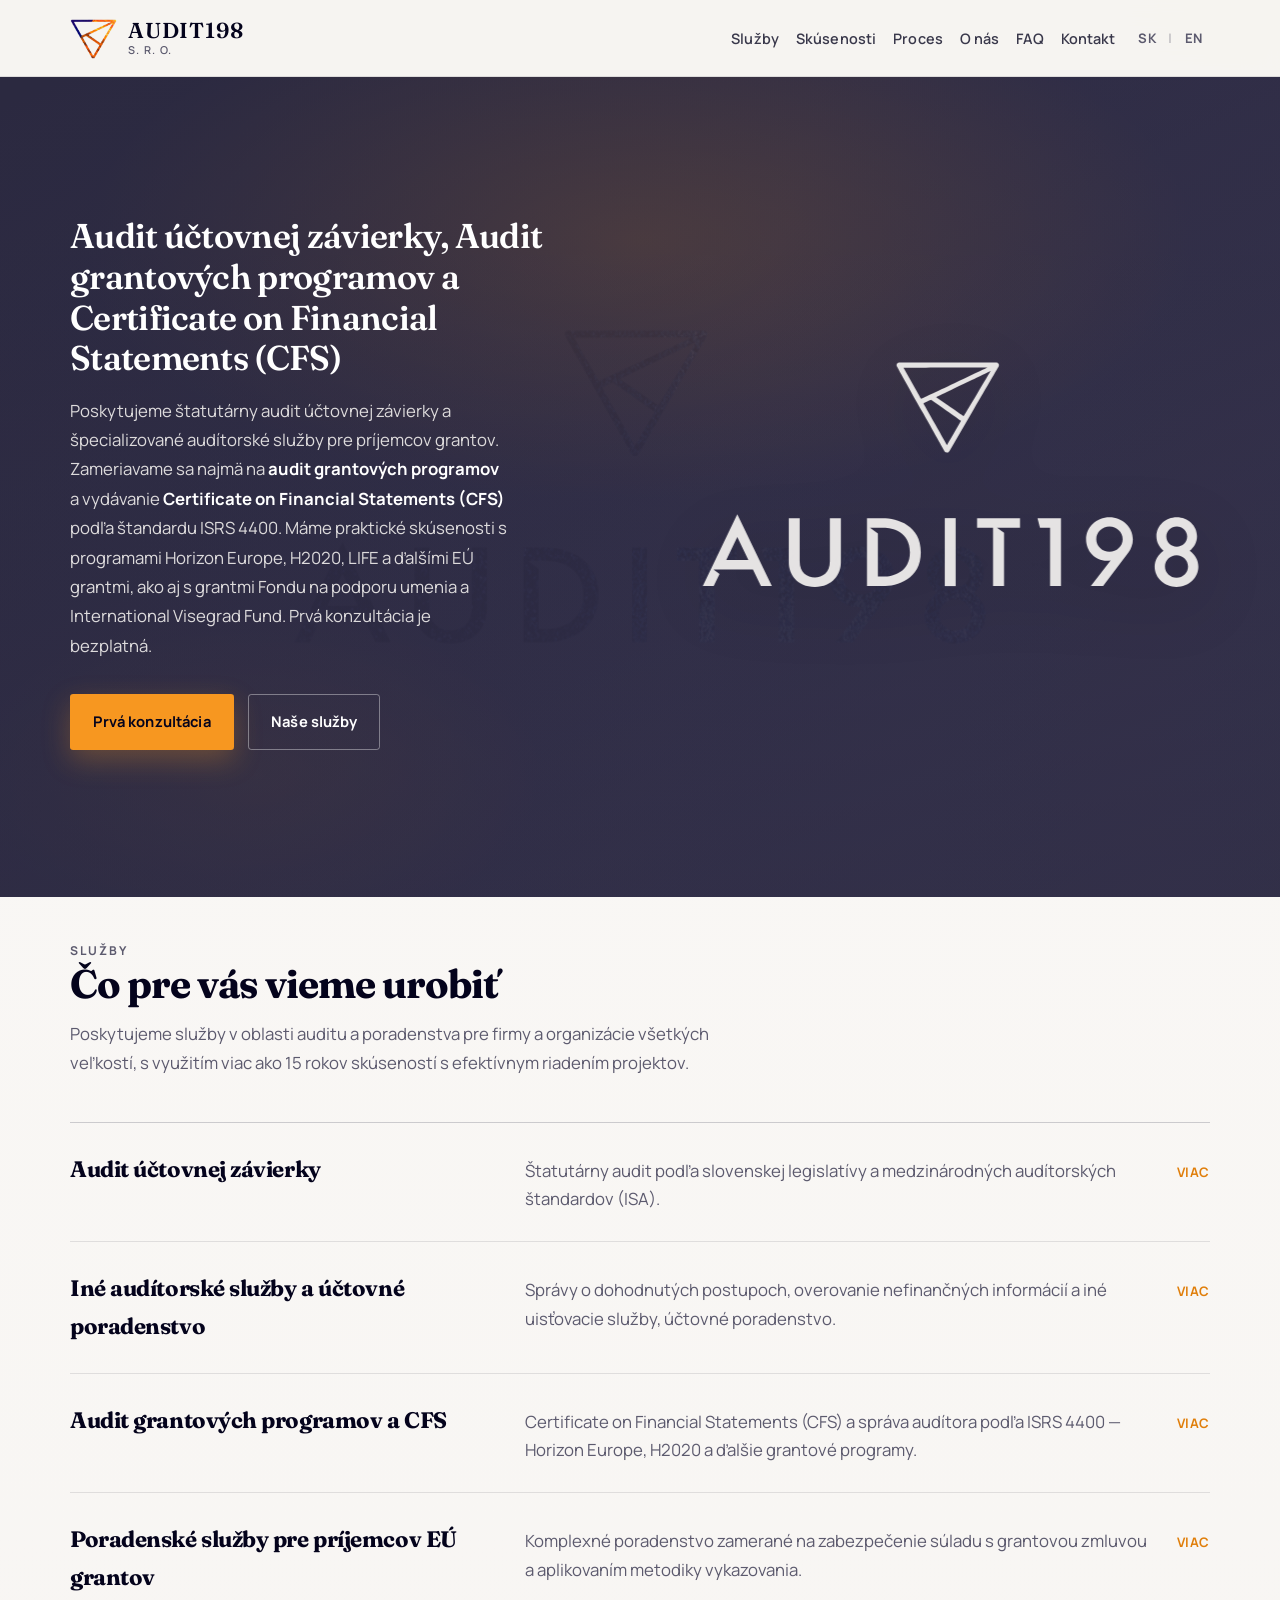
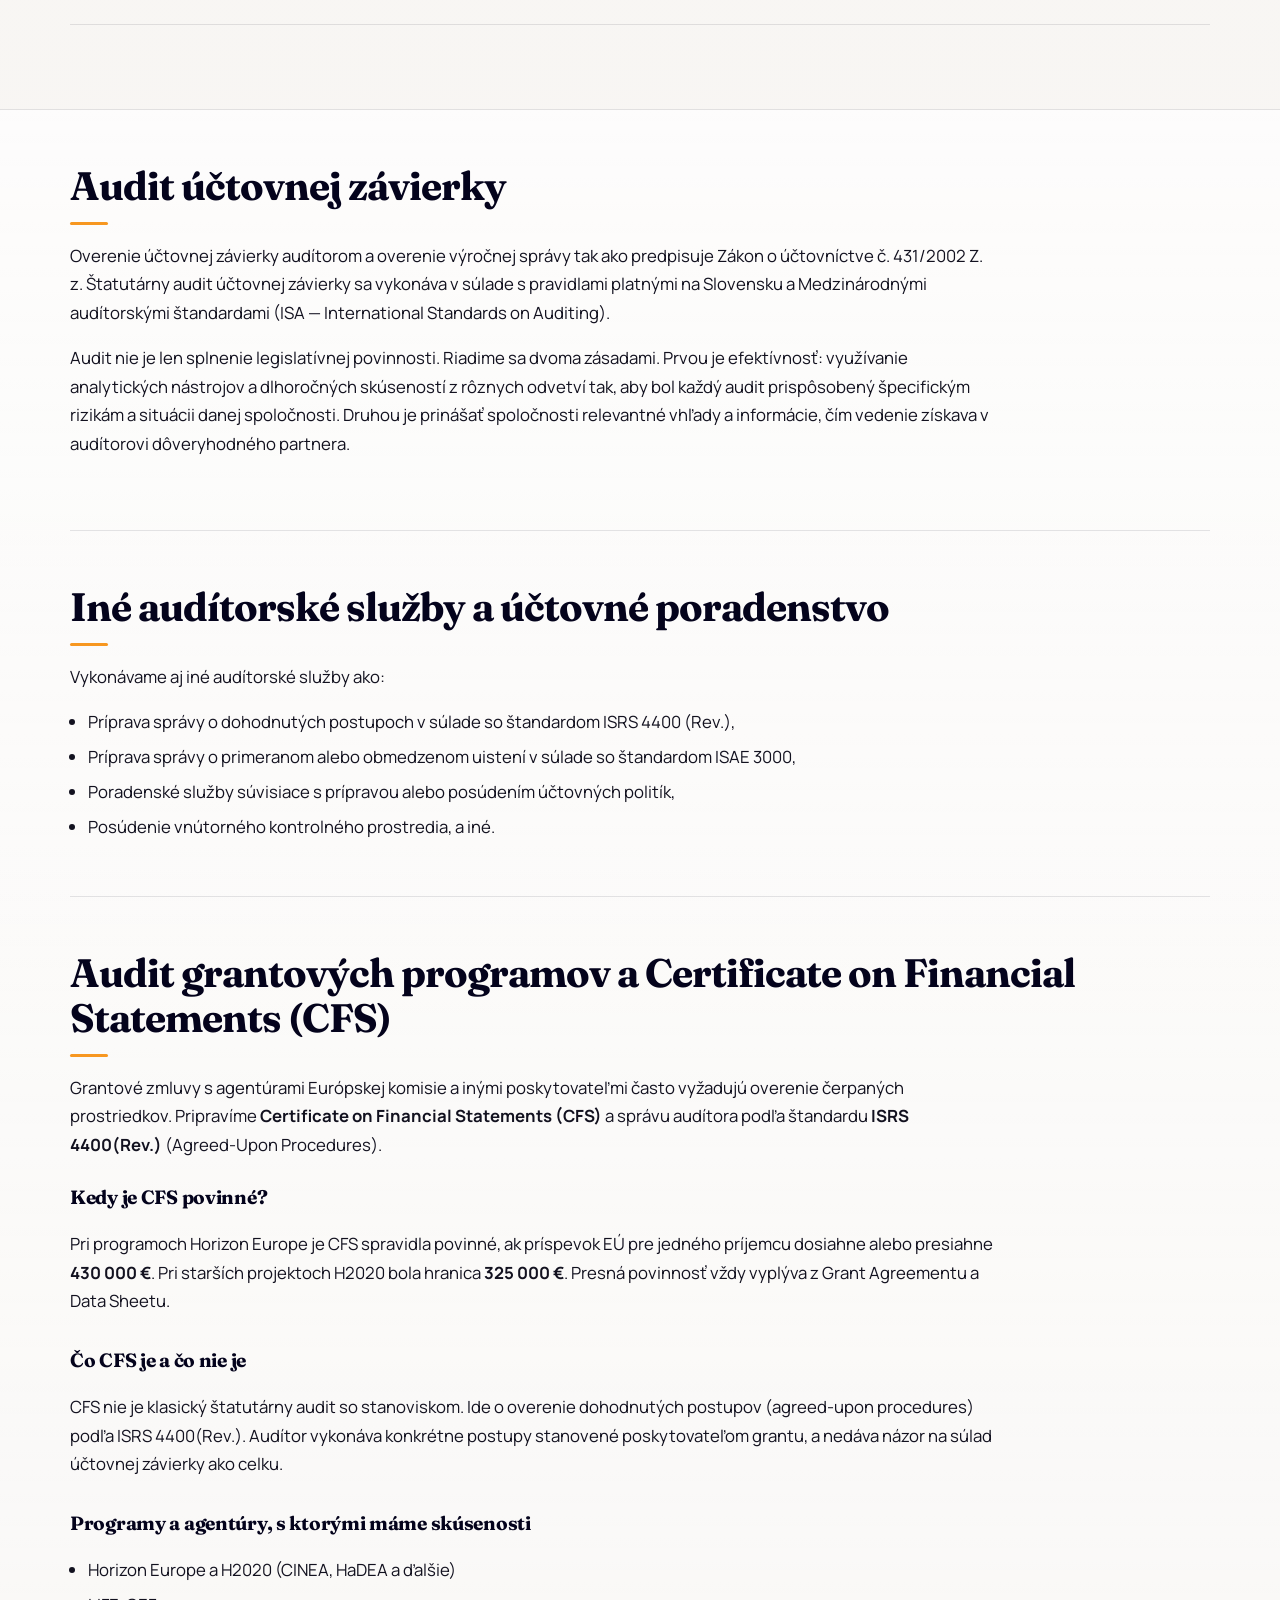
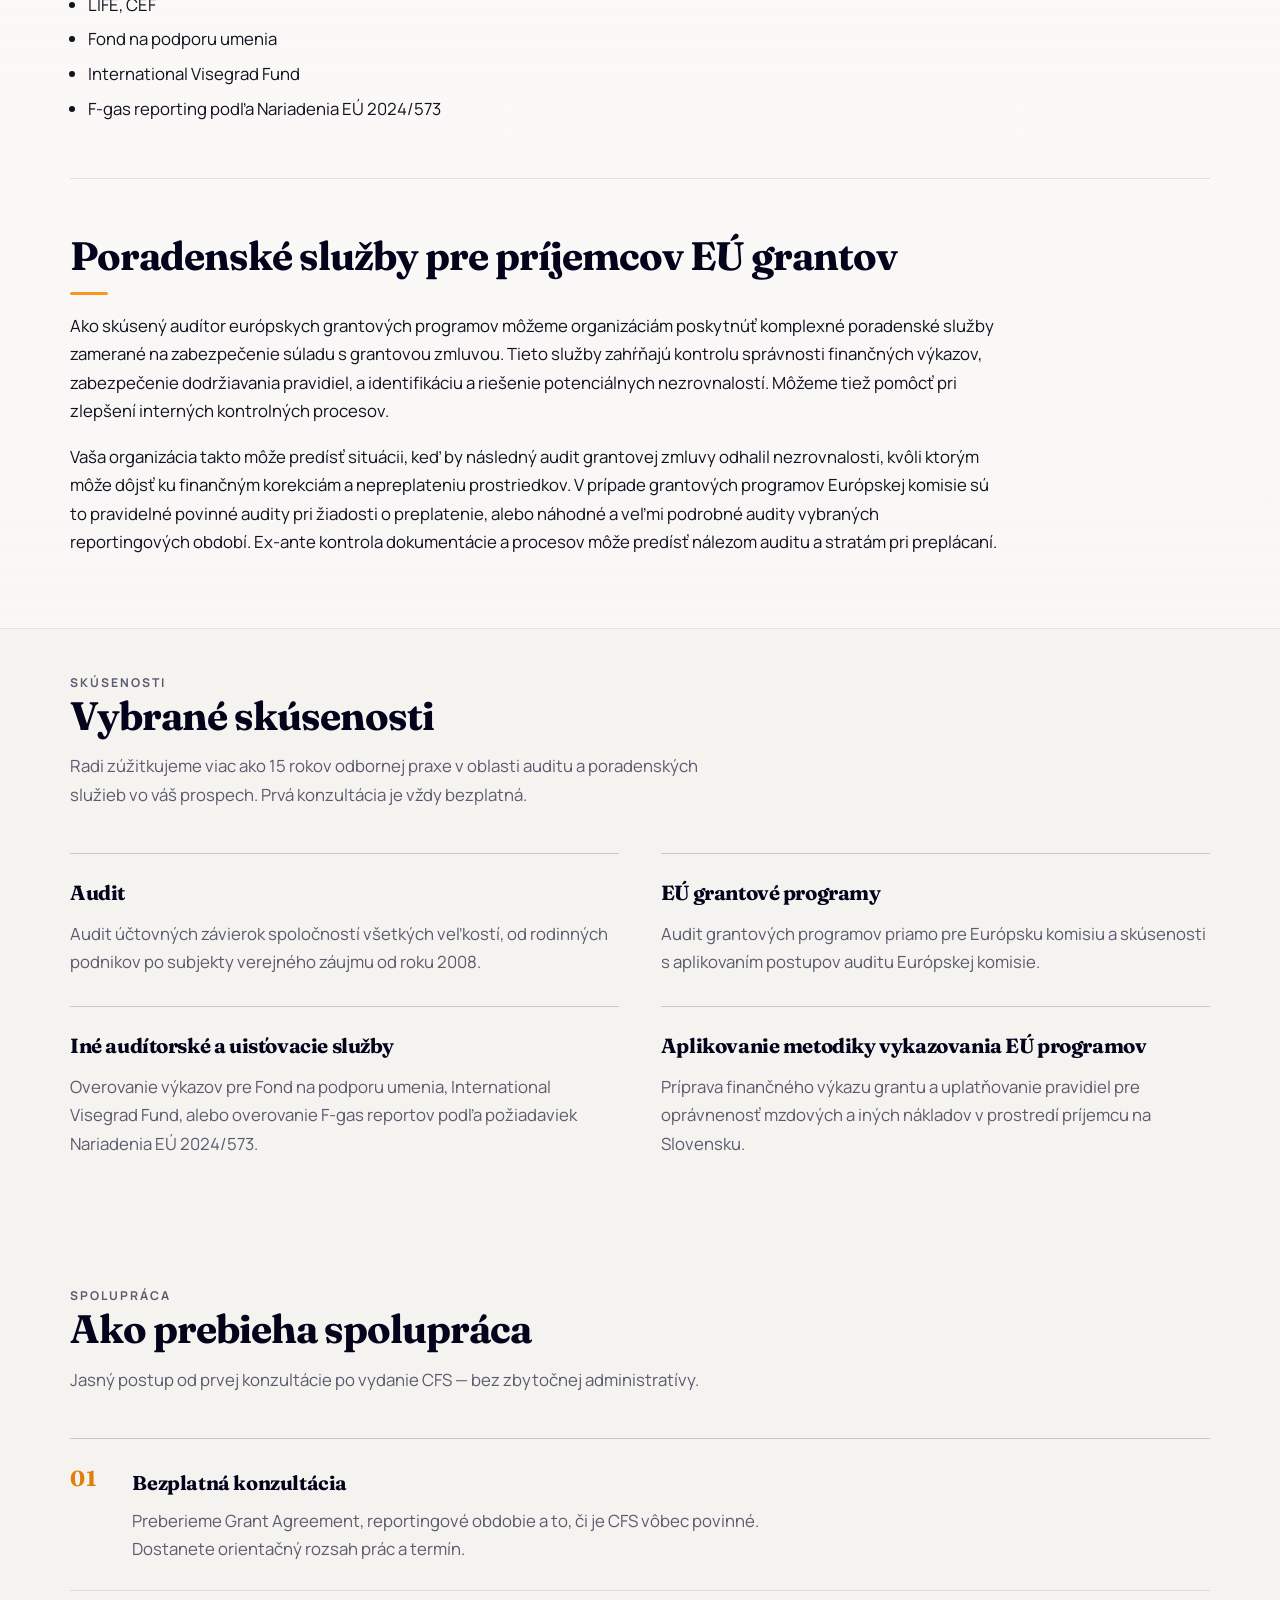
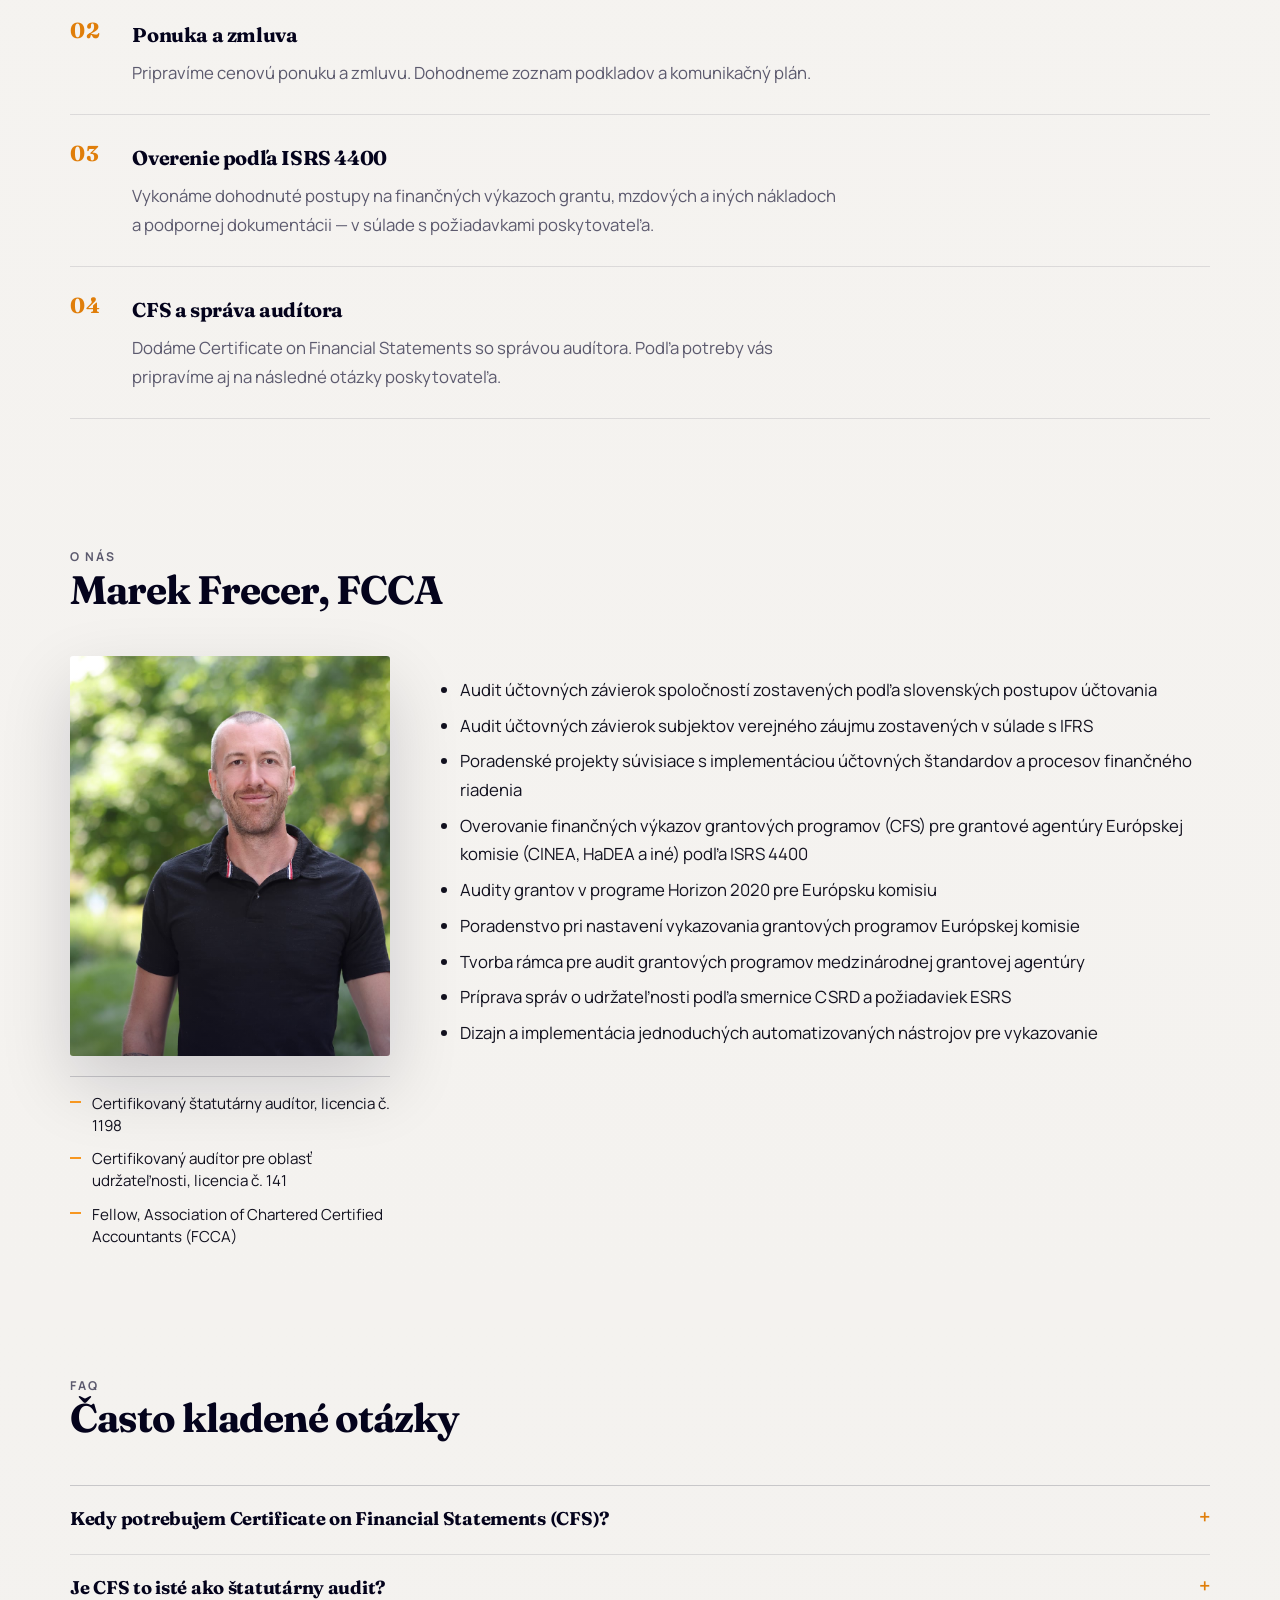
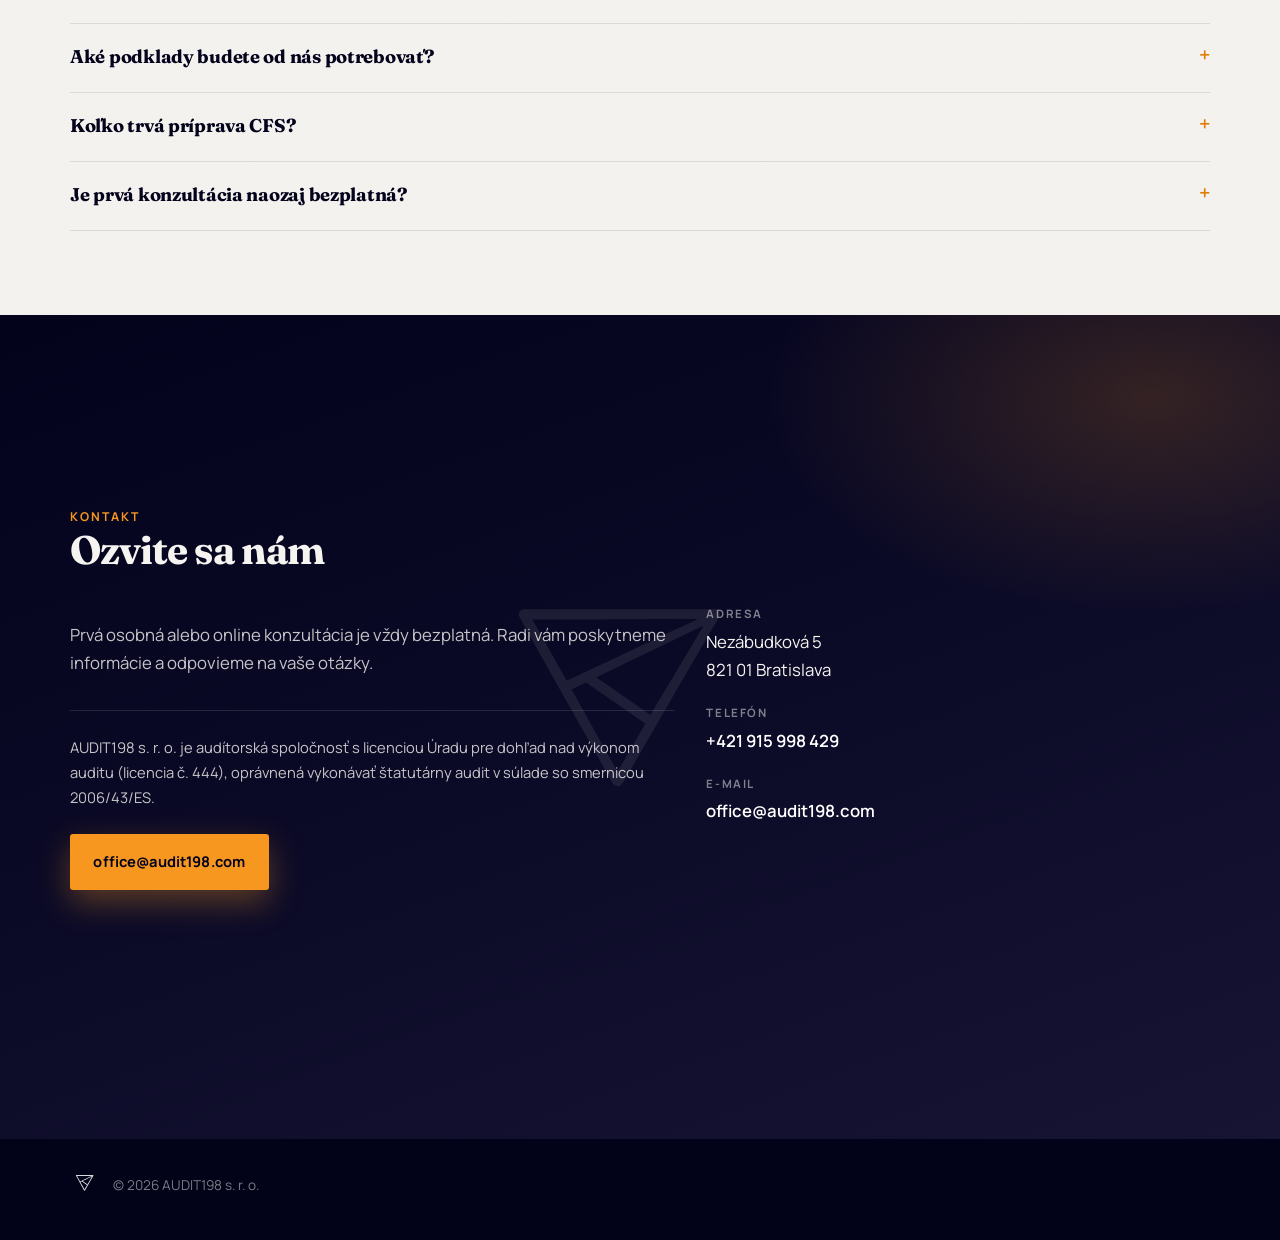
==== commit 401ab0aa: "Add preview deploy workflow and preview path fixes Introduce the redesign→audit198web-preview GitHub" ====
--- a/index.html
+++ b/index.html
@@ -92,9 +92,9 @@
           </ul>
 
           <div class="lang-switch" aria-label="Language">
-            <a href="/" data-set-lang="sk" hreflang="sk">SK</a>
+            <a href="./" data-set-lang="sk" hreflang="sk">SK</a>
             <span class="sep" aria-hidden="true">|</span>
-            <a href="/en/" data-set-lang="en" hreflang="en">EN</a>
+            <a href="en/" data-set-lang="en" hreflang="en">EN</a>
           </div>
         </nav>
       </div>
@@ -869,6 +869,5 @@
     <script>
       document.getElementById("year").textContent = String(new Date().getFullYear());
     </script>
-    <script src="js/lang.js"></script>
   </body>
 </html>
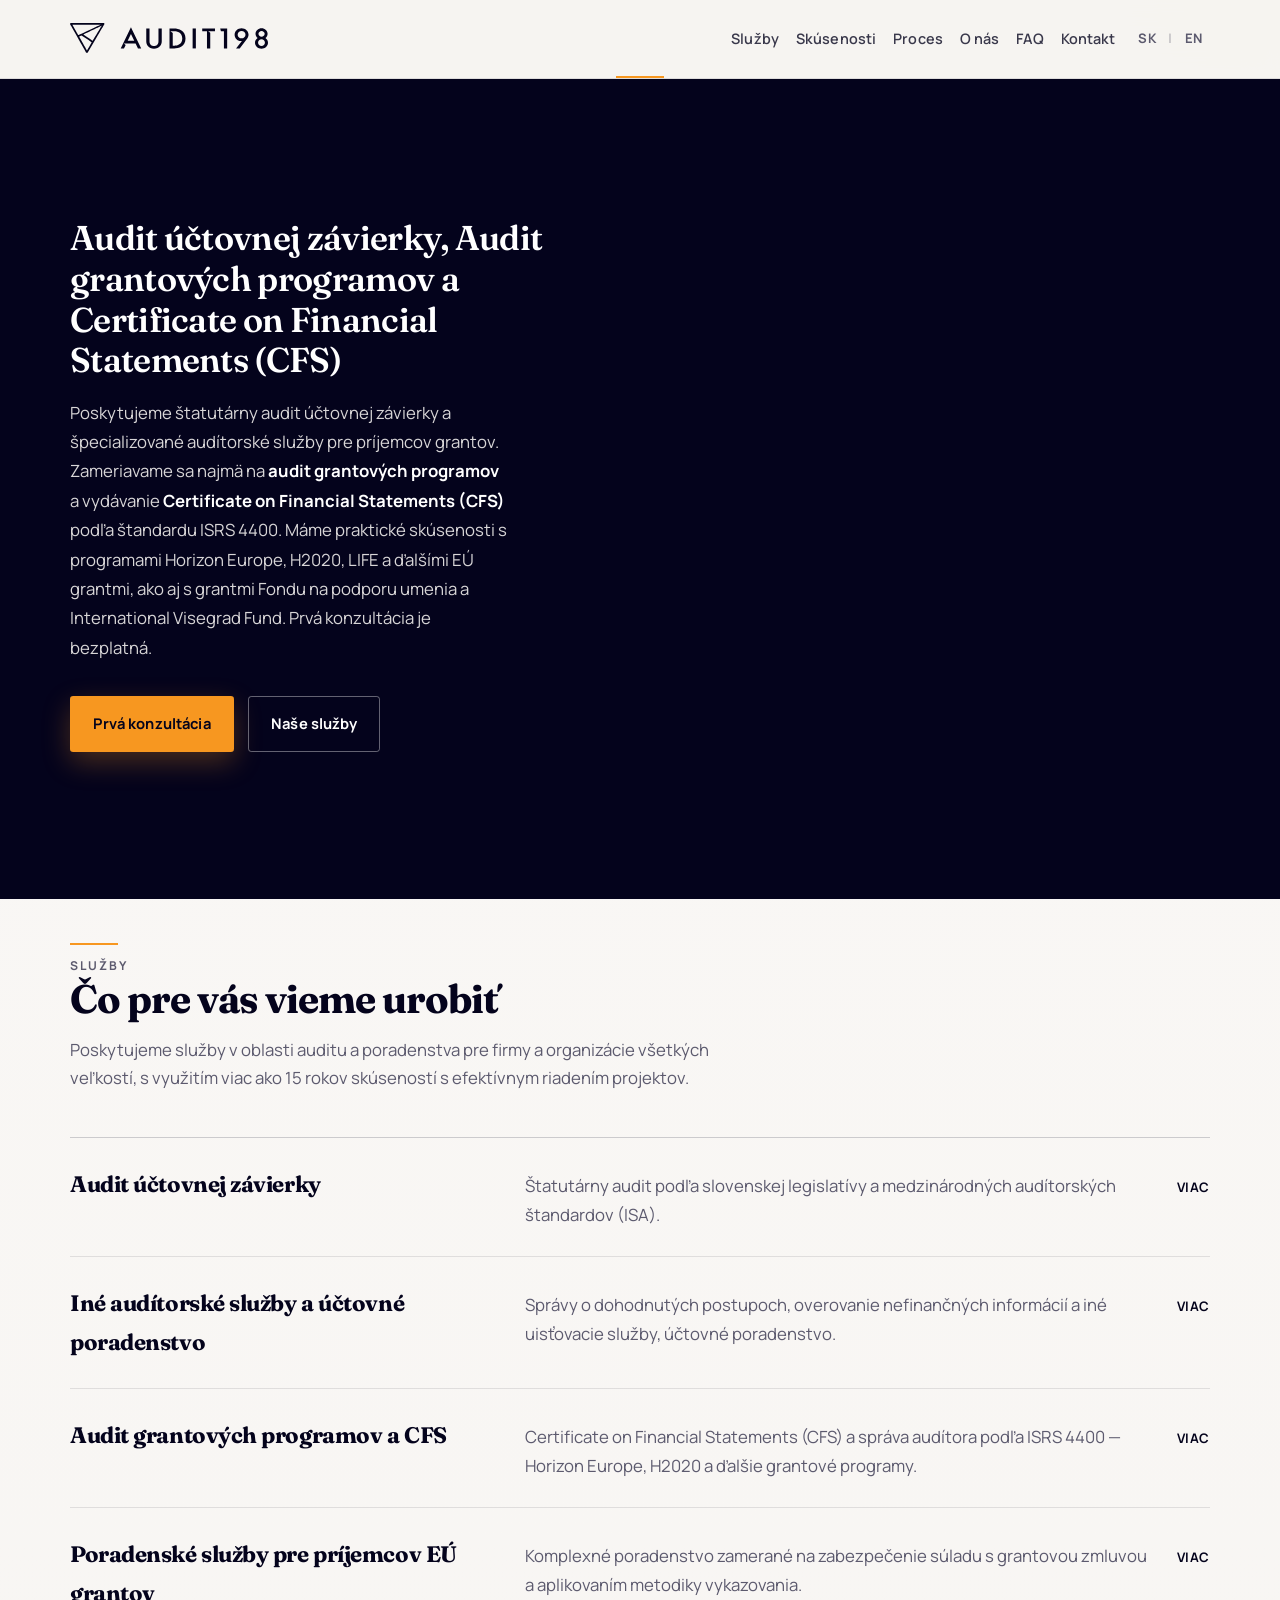
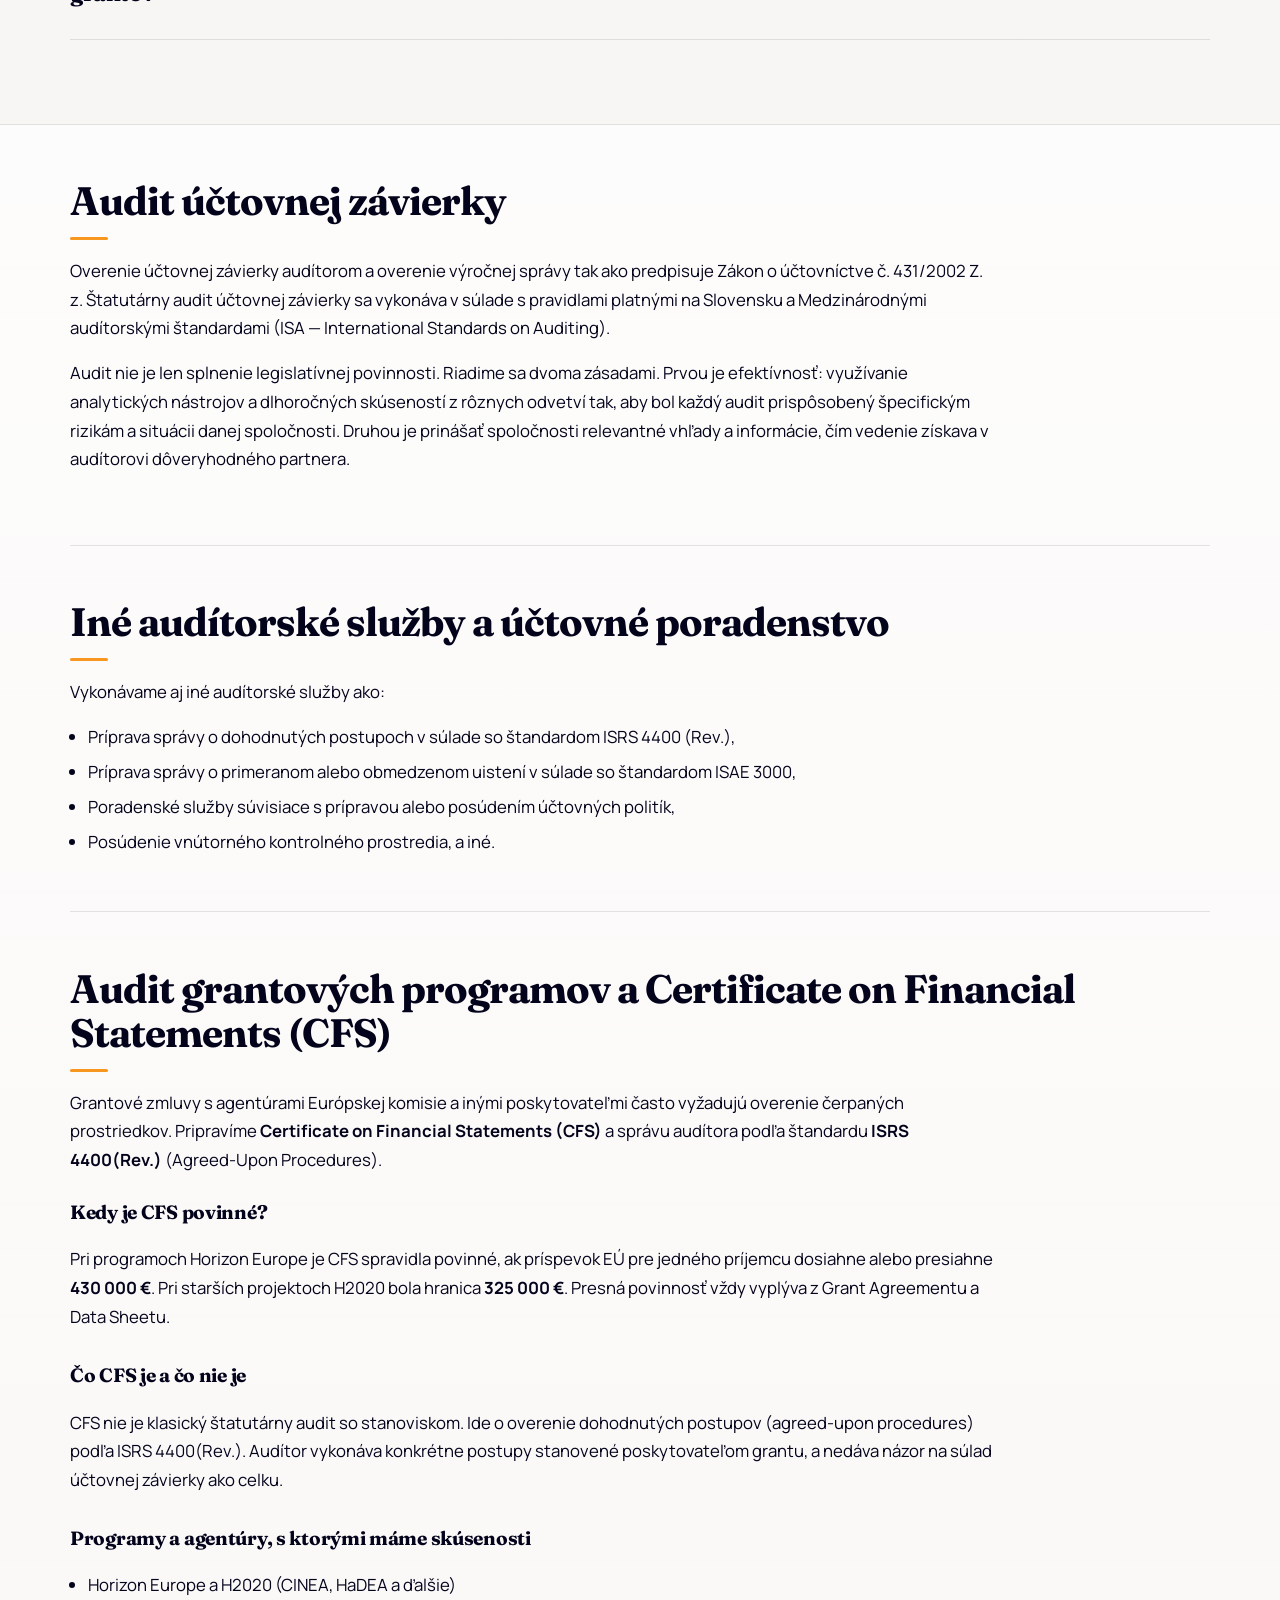
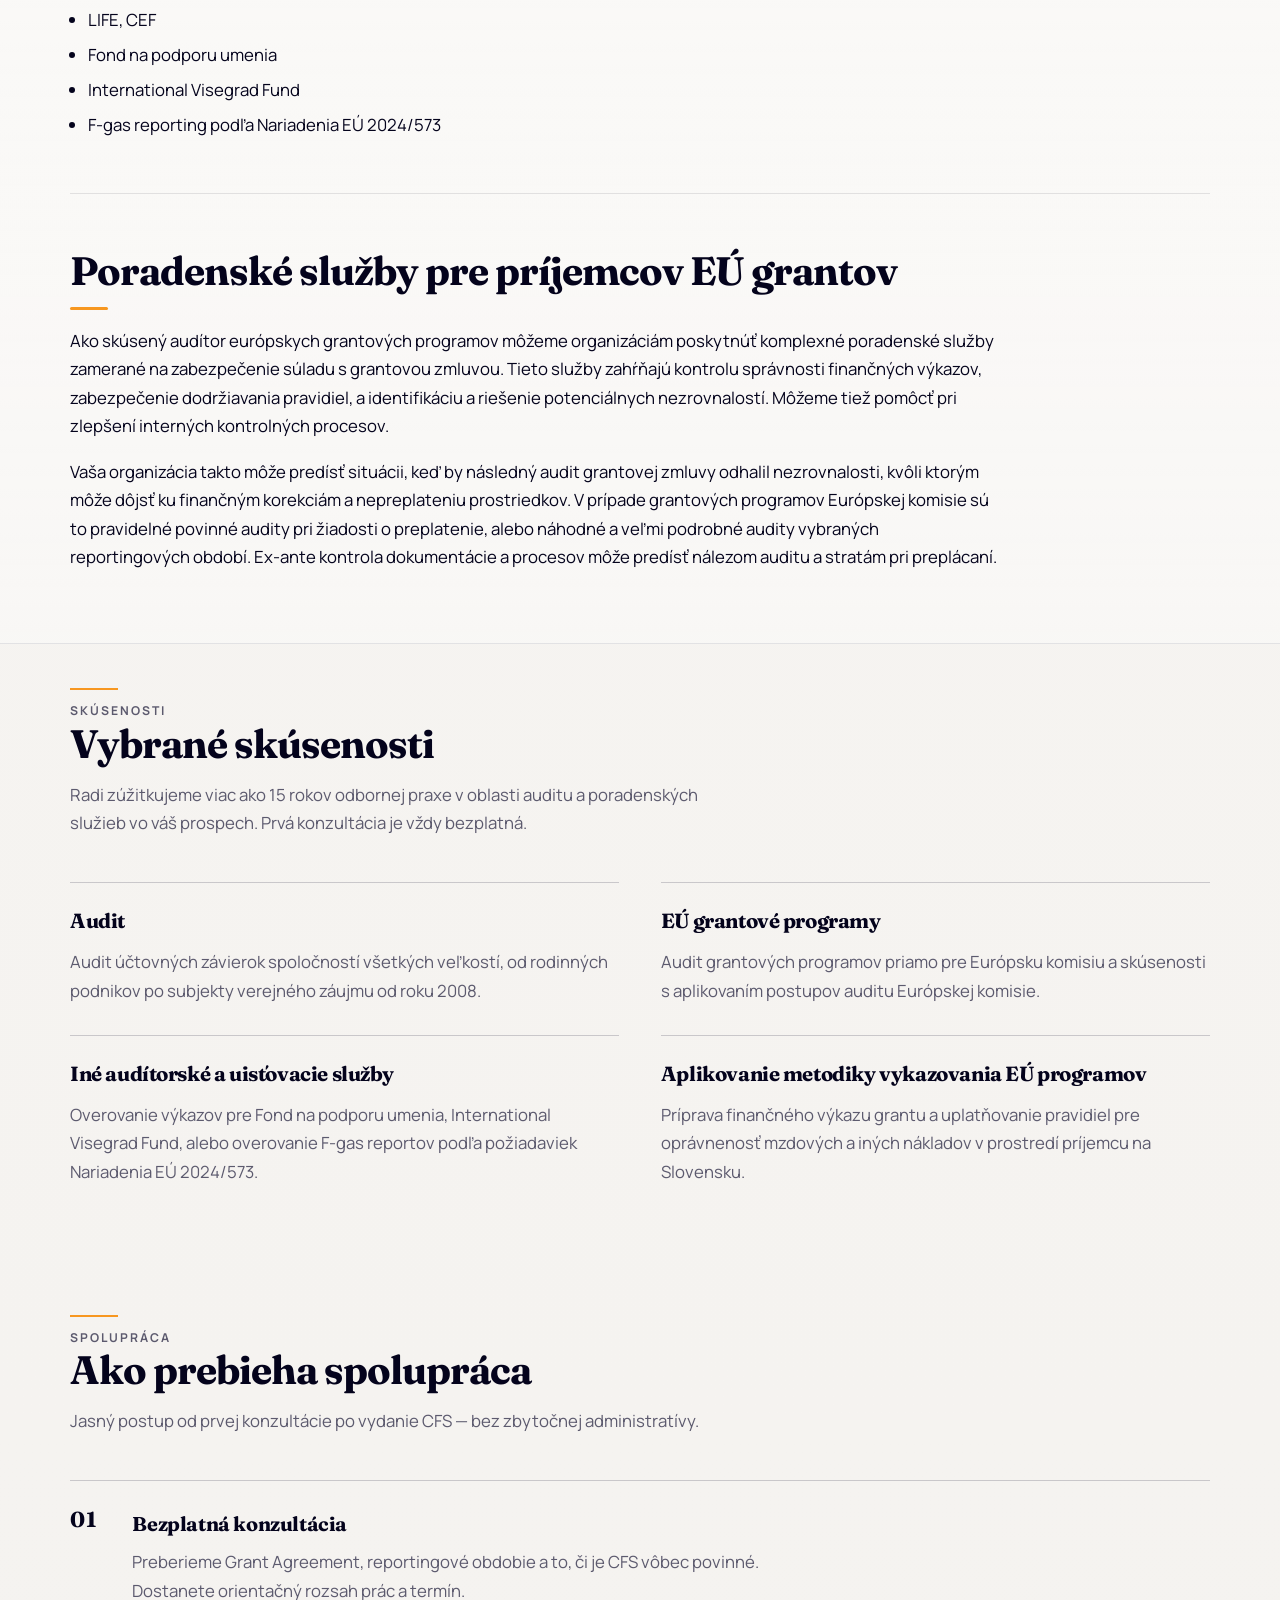
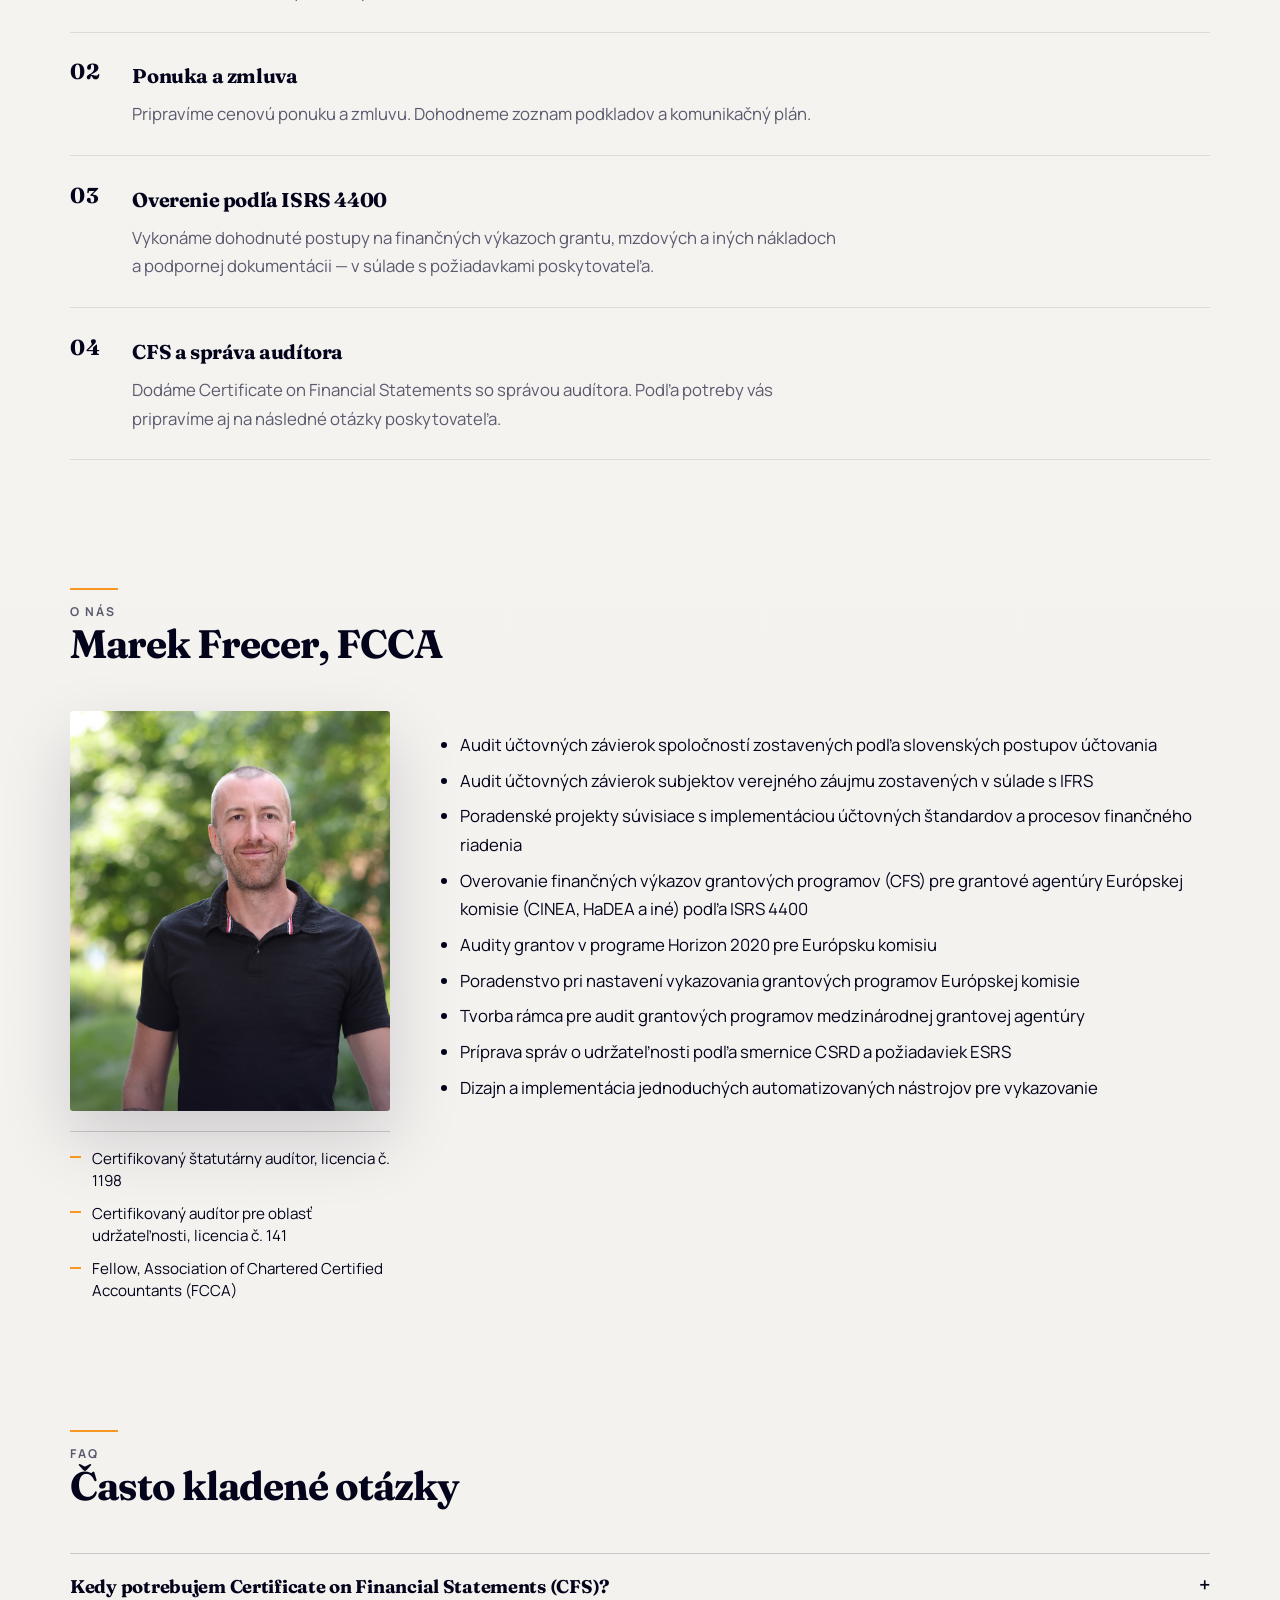
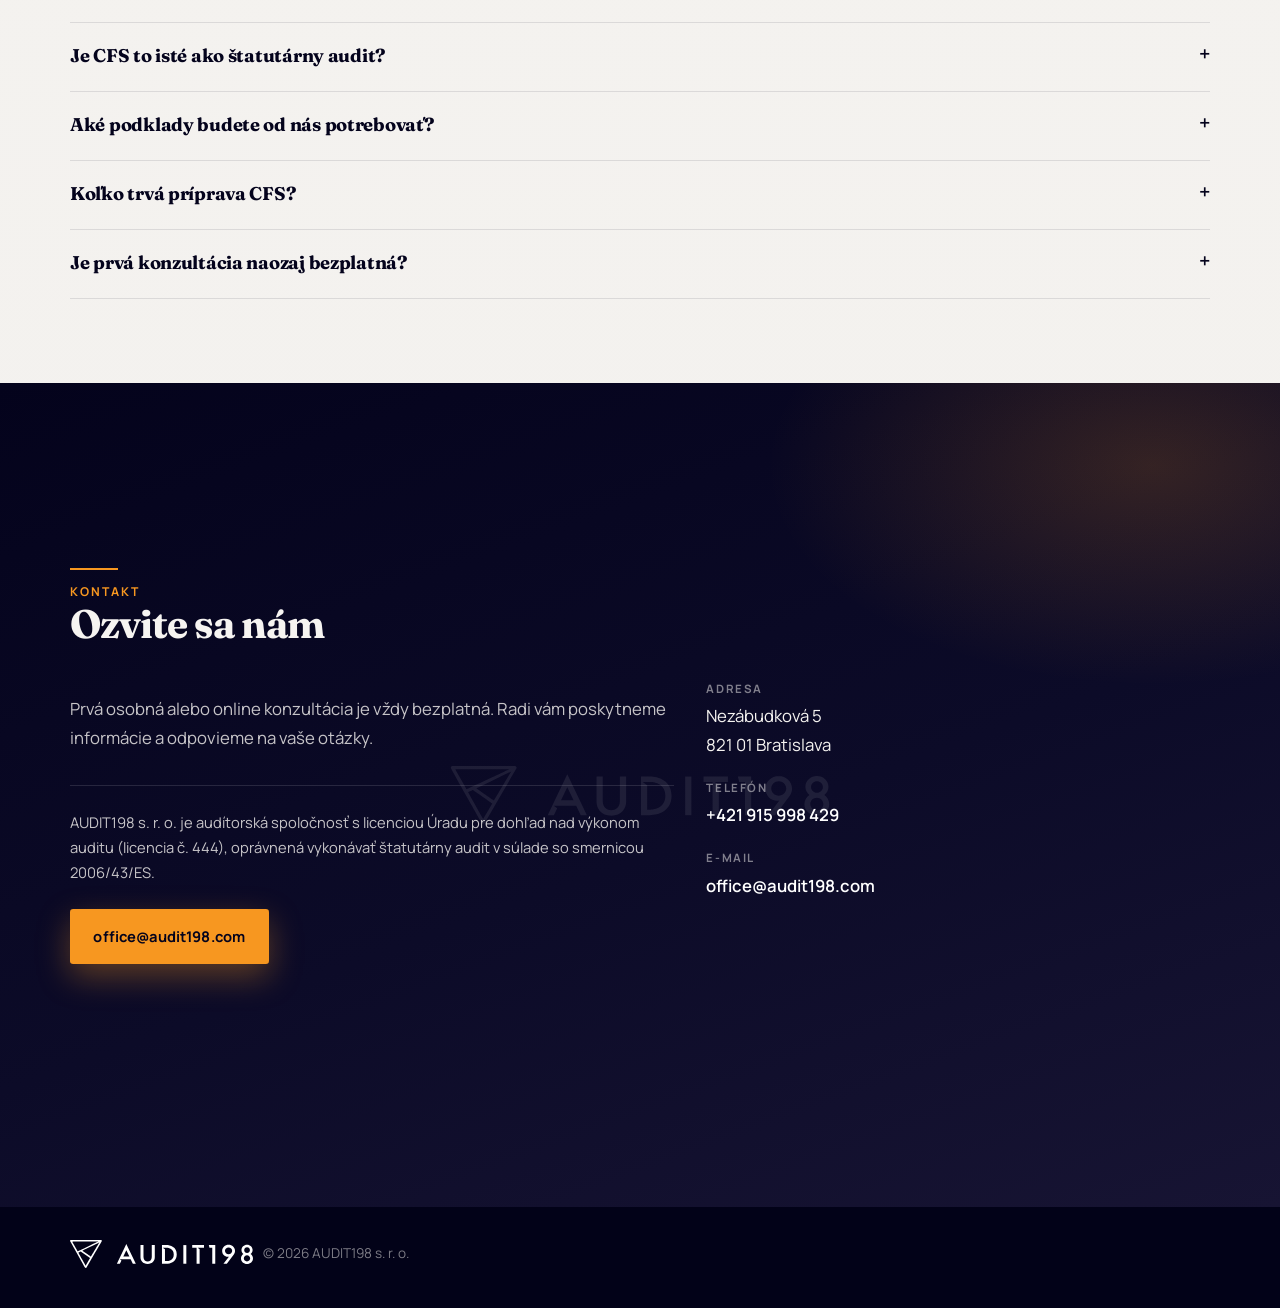
==== commit 73e52126: "Apply official brand assets and design tokens Wire the ink/white AUDIT198 logos and favicon set into" ====
--- a/index.html
+++ b/index.html
@@ -1,5 +1,5 @@
 <!DOCTYPE html>
-<html lang="sk" data-lang="sk">
+<html lang="sk">
   <head>
     <meta charset="utf-8" />
     <meta name="viewport" content="width=device-width, initial-scale=1" />
@@ -10,7 +10,10 @@
     />
     <meta name="theme-color" content="#04031c" />
     <link rel="canonical" href="https://www.audit198.com/" />
-    <link rel="icon" href="assets/brand/favicon.png" type="image/png" />
+    <link rel="icon" href="favicon.ico" sizes="any" />
+    <link rel="icon" href="assets/brand/audit198-favicon-ink.svg" type="image/svg+xml" />
+    <link rel="icon" href="assets/brand/audit198-favicon-ink-32.png" type="image/png" sizes="32x32" />
+    <link rel="apple-touch-icon" href="assets/brand/audit198-favicon-ink-180.png" sizes="180x180" />
     <link rel="preconnect" href="https://fonts.googleapis.com" />
     <link rel="preconnect" href="https://fonts.gstatic.com" crossorigin />
     <link
@@ -29,10 +32,9 @@
     <meta property="og:locale:alternate" content="en_US" />
     <meta property="og:site_name" content="AUDIT198 s.r.o." />
   </head>
-<body>
+  <body>
     <a class="skip-link" href="#main">
-      <span data-lang="sk">Preskočiť na obsah</span>
-      <span data-lang="en">Skip to content</span>
+      Preskočiť na obsah
     </a>
 
     <header class="site-header">
@@ -40,53 +42,42 @@
         <a class="brand" href="#top" aria-label="AUDIT198">
           <img
             class="brand-logo"
-            src="assets/brand/logo-header.png"
-            width="149"
-            height="128"
-            alt=""
+            src="assets/brand/audit198-logo-horizontal-ink.svg"
+            height="30"
+            alt="AUDIT198"
           />
-          <span class="brand-text">
-            <span class="brand-name">AUDIT198</span>
-            <span class="brand-tag">s. r. o.</span>
-          </span>
         </a>
 
         <nav class="nav" aria-label="Primary">
           <ul class="nav-links">
             <li>
               <a href="#services">
-                <span data-lang="sk">Služby</span>
-                <span data-lang="en">Services</span>
+                Služby
               </a>
             </li>
             <li>
               <a href="#experience">
-                <span data-lang="sk">Skúsenosti</span>
-                <span data-lang="en">Experience</span>
+                Skúsenosti
               </a>
             </li>
             <li>
               <a href="#process">
-                <span data-lang="sk">Proces</span>
-                <span data-lang="en">Process</span>
+                Proces
               </a>
             </li>
             <li>
               <a href="#about">
-                <span data-lang="sk">O nás</span>
-                <span data-lang="en">About</span>
+                O nás
               </a>
             </li>
             <li>
               <a href="#faq">
-                <span data-lang="sk">FAQ</span>
-                <span data-lang="en">FAQ</span>
+                FAQ
               </a>
             </li>
             <li>
               <a href="#contact">
-                <span data-lang="sk">Kontakt</span>
-                <span data-lang="en">Contact</span>
+                Kontakt
               </a>
             </li>
           </ul>
@@ -107,38 +98,19 @@
         <div class="wrap hero-stage">
           <div class="hero-inner">
             <h1 id="hero-heading">
-              <span data-lang="sk"
-                >Audit účtovnej závierky, Audit grantových programov a Certificate on Financial Statements (CFS)</span
-              >
-              <span data-lang="en"
-                >Audits of financial statements, Grant Programmes and Certificate on Financial Statements (CFS)</span
-              >
+              Audit účtovnej závierky, Audit grantových programov a Certificate on Financial Statements (CFS)
             </h1>
             <p class="hero-lead">
-              <span data-lang="sk"
-                >Poskytujeme štatutárny audit účtovnej závierky a špecializované audítorské služby pre príjemcov grantov. Zameriavame sa najmä na <strong>audit grantových programov</strong> a vydávanie <strong>Certificate on Financial Statements (CFS)</strong> podľa štandardu ISRS 4400. Máme praktické skúsenosti s programami Horizon Europe, H2020, LIFE a ďalšími EÚ grantmi, ako aj s grantmi Fondu na podporu umenia a International Visegrad Fund. Prvá konzultácia je bezplatná.</span
-              >
-              <span data-lang="en"
-                >We provide statutory audits of financial statements and specialised services for grant beneficiaries. Our main focus is on <strong>grant programme audits</strong> and issuing <strong>Certificates on Financial Statements (CFS)</strong> in accordance with ISRS 4400. We have practical experience with Horizon Europe, H2020, LIFE and other EU programmes, as well as with the Slovak Arts Support Fund and the International Visegrad Fund. First consultation is free of charge.</span
-              >
+              Poskytujeme štatutárny audit účtovnej závierky a špecializované audítorské služby pre príjemcov grantov. Zameriavame sa najmä na <strong>audit grantových programov</strong> a vydávanie <strong>Certificate on Financial Statements (CFS)</strong> podľa štandardu ISRS 4400. Máme praktické skúsenosti s programami Horizon Europe, H2020, LIFE a ďalšími EÚ grantmi, ako aj s grantmi Fondu na podporu umenia a International Visegrad Fund. Prvá konzultácia je bezplatná.
             </p>
             <div class="hero-actions">
               <a class="btn btn-primary" href="#contact">
-                <span data-lang="sk">Prvá konzultácia</span>
-                <span data-lang="en">First consultation</span>
+                Prvá konzultácia
               </a>
               <a class="btn btn-ghost" href="#services">
-                <span data-lang="sk">Naše služby</span>
-                <span data-lang="en">Our services</span>
-              </a>
-            </div>
-          </div>
-          <div class="hero-ornament" aria-hidden="true">
-            <object
-              type="image/svg+xml"
-              data="assets/brand/logo-stroke-once.svg"
-              title="AUDIT198"
-            ></object>
+                Naše služby
+              </a>
+            </div>
           </div>
         </div>
       </section>
@@ -147,109 +119,68 @@
         <div class="wrap">
           <div class="section-head">
             <p class="section-kicker">
-              <span data-lang="sk">Služby</span>
-              <span data-lang="en">Services</span>
+              Služby
             </p>
             <h2 id="services-heading">
-              <span data-lang="sk">Čo pre vás vieme urobiť</span>
-              <span data-lang="en">What we can do for you</span>
+              Čo pre vás vieme urobiť
             </h2>
             <p>
-              <span data-lang="sk"
-                >Poskytujeme služby v oblasti auditu a poradenstva pre firmy a organizácie všetkých
+              Poskytujeme služby v oblasti auditu a poradenstva pre firmy a organizácie všetkých
                 veľkostí, s využitím viac ako 15 rokov skúseností s efektívnym riadením
-                projektov.</span
-              >
-              <span data-lang="en"
-                >We provide efficient services for businesses and organizations of all sizes,
-                building on over 15 years of experience in audit and consulting in Slovakia and the
-                broader region.</span
-              >
+                projektov.
             </p>
           </div>
 
           <div class="service-list">
             <a class="service-item" href="#service-statutory">
               <h3>
-                <span data-lang="sk">Audit účtovnej závierky</span>
-                <span data-lang="en">Audits of financial statements</span>
-              </h3>
-              <p>
-                <span data-lang="sk"
-                  >Štatutárny audit podľa slovenskej legislatívy a medzinárodných audítorských
-                  štandardov (ISA).</span
-                >
-                <span data-lang="en"
-                  >Statutory audit in accordance with requirements of Slovak legislation and
-                  International Standards on Auditing (ISA).</span
-                >
+                Audit účtovnej závierky
+              </h3>
+              <p>
+                Štatutárny audit podľa slovenskej legislatívy a medzinárodných audítorských
+                  štandardov (ISA).
               </p>
               <span class="more">
-                <span data-lang="sk">Viac</span>
-                <span data-lang="en">More</span>
+                Viac
               </span>
             </a>
 
             <a class="service-item" href="#service-other">
               <h3>
-                <span data-lang="sk">Iné audítorské služby a účtovné poradenstvo</span>
-                <span data-lang="en">Other audit services and accounting advisory</span>
-              </h3>
-              <p>
-                <span data-lang="sk"
-                  >Správy o dohodnutých postupoch, overovanie nefinančných informácií a iné
-                  uisťovacie služby, účtovné poradenstvo.</span
-                >
-                <span data-lang="en"
-                  >Agreed-upon procedures, audits of non-financial information and other assurance
-                  services, accounting advisory.</span
-                >
+                Iné audítorské služby a účtovné poradenstvo
+              </h3>
+              <p>
+                Správy o dohodnutých postupoch, overovanie nefinančných informácií a iné
+                  uisťovacie služby, účtovné poradenstvo.
               </p>
               <span class="more">
-                <span data-lang="sk">Viac</span>
-                <span data-lang="en">More</span>
+                Viac
               </span>
             </a>
 
             <a class="service-item" href="#service-grants">
               <h3>
-                <span data-lang="sk">Audit grantových programov a CFS</span>
-                <span data-lang="en">Grant programme audits and CFS</span>
-              </h3>
-              <p>
-                <span data-lang="sk"
-                  >Certificate on Financial Statements (CFS) a správa audítora podľa ISRS 4400 —
-                  Horizon Europe, H2020 a ďalšie grantové programy.</span
-                >
-                <span data-lang="en"
-                  >Certificate on Financial Statements (CFS) and auditor’s report under ISRS 4400 —
-                  Horizon Europe, H2020 and other grant programmes.</span
-                >
+                Audit grantových programov a CFS
+              </h3>
+              <p>
+                Certificate on Financial Statements (CFS) a správa audítora podľa ISRS 4400 —
+                  Horizon Europe, H2020 a ďalšie grantové programy.
               </p>
               <span class="more">
-                <span data-lang="sk">Viac</span>
-                <span data-lang="en">More</span>
+                Viac
               </span>
             </a>
 
             <a class="service-item" href="#service-advisory">
               <h3>
-                <span data-lang="sk">Poradenské služby pre príjemcov EÚ grantov</span>
-                <span data-lang="en">Consulting services for grant beneficiaries</span>
-              </h3>
-              <p>
-                <span data-lang="sk"
-                  >Komplexné poradenstvo zamerané na zabezpečenie súladu s grantovou zmluvou a
-                  aplikovaním metodiky vykazovania.</span
-                >
-                <span data-lang="en"
-                  >Complex advisory services related to ensuring compliance with your grant
-                  agreement and correctly applying the reporting methodology.</span
-                >
+                Poradenské služby pre príjemcov EÚ grantov
+              </h3>
+              <p>
+                Komplexné poradenstvo zamerané na zabezpečenie súladu s grantovou zmluvou a
+                  aplikovaním metodiky vykazovania.
               </p>
               <span class="more">
-                <span data-lang="sk">Viac</span>
-                <span data-lang="en">More</span>
+                Viac
               </span>
             </a>
           </div>
@@ -260,10 +191,9 @@
         <div class="wrap">
           <article class="detail">
             <h2 id="service-statutory">
-              <span data-lang="sk">Audit účtovnej závierky</span>
-              <span data-lang="en">Audit of financial statements</span>
-            </h2>
-            <div data-lang="sk">
+              Audit účtovnej závierky
+            </h2>
+
               <p>
                 Overenie účtovnej závierky audítorom a overenie výročnej správy tak ako predpisuje
                 Zákon o účtovníctve č. 431/2002 Z. z. Štatutárny audit účtovnej závierky sa vykonáva
@@ -277,35 +207,13 @@
                 danej spoločnosti. Druhou je prinášať spoločnosti relevantné vhľady a informácie,
                 čím vedenie získava v audítorovi dôveryhodného partnera.
               </p>
-            </div>
-            <div data-lang="en">
-              <p>
-                We provide audit services for financial statements and annual reports as required in
-                Slovakia by the Accounting Act No. 431/2002 Coll. The statutory audit of financial
-                statements is conducted in accordance with Slovak regulations and the International
-                Standards on Auditing (ISA).
-              </p>
-              <p>Our audit goes beyond mere compliance with legal obligations. We follow two core principles:</p>
-              <ul>
-                <li>
-                  Efficiency: leveraging advanced analytical tools and extensive experience across
-                  various industries to tailor each audit to the specific risks and circumstances of
-                  your company,
-                </li>
-                <li>
-                  Providing valuable insights: delivering relevant insights and information, making
-                  your auditor a trusted partner supporting your informed decision-making.
-                </li>
-              </ul>
-            </div>
           </article>
 
           <article class="detail">
             <h2 id="service-other">
-              <span data-lang="sk">Iné audítorské služby a účtovné poradenstvo</span>
-              <span data-lang="en">Other audit services and accounting advisory</span>
-            </h2>
-            <div data-lang="sk">
+              Iné audítorské služby a účtovné poradenstvo
+            </h2>
+
               <p>
                 Vykonávame aj iné audítorské služby ako:
               </p>
@@ -315,30 +223,13 @@
                 <li>Poradenské služby súvisiace s prípravou alebo posúdením účtovných politík,</li>
                 <li>Posúdenie vnútorného kontrolného prostredia, a iné.</li>
               </ul>
-            </div>
-            <div data-lang="en">
-              <p>
-                In addition to statutory audits, we provide a range of other audit services:
-              </p>
-              <ul>
-                <li>Agreed-Upon Procedures in accordance with ISRS 4400 (Revised),</li>
-                <li>Limited or Reasonable Assurance Reports in compliance with ISAE 3000,</li>
-                <li>Advisory services related to the implementation or assessment of accounting policies,</li>
-                <li>Assessment of internal controls.</li>
-              </ul>
-            </div>
           </article>
 
           <article class="detail">
             <h2 id="service-grants">
-              <span data-lang="sk"
-                >Audit grantových programov a Certificate on Financial Statements (CFS)</span
-              >
-              <span data-lang="en"
-                >Grant programme audits and Certificate on Financial Statements (CFS)</span
-              >
-            </h2>
-            <div data-lang="sk">
+              Audit grantových programov a Certificate on Financial Statements (CFS)
+            </h2>
+
               <p>
                 Grantové zmluvy s agentúrami Európskej komisie a inými poskytovateľmi často vyžadujú overenie čerpaných prostriedkov. Pripravíme <strong>Certificate on Financial Statements (CFS)</strong> a správu audítora podľa štandardu <strong>ISRS 4400(Rev.)</strong> (Agreed-Upon Procedures).
               </p>
@@ -358,56 +249,19 @@
                 <li>International Visegrad Fund</li>
                 <li>F-gas reporting podľa Nariadenia EÚ 2024/573</li>
               </ul>
-            </div>
-            <div data-lang="en">
-              <p>
-                Grant agreements with European Commission agencies and other grant authorities often require verification of expenditures. We prepare the <strong>Certificate on Financial Statements (CFS)</strong> and auditor’s report in compliance <strong>ISRS 4400</strong> (Agreed-Upon Procedures).
-              </p>
-              <h3>When is a CFS required?</h3>
-              <p>
-                Under Horizon Europe, a CFS is typically required when the EU contribution for a single beneficiary reaches or exceeds <strong>€430,000</strong>. For older H2020 projects the threshold was <strong>€325,000</strong>. The exact obligation always follows from the Grant Agreement and Data Sheet.
-              </p>
-              <h3>What a CFS is — and is not</h3>
-              <p>
-                A CFS is not an audit of financial statements with an audit opinion. It is an agreed-upon procedures engagement under ISRS 4400(Rev.). The auditor performs specific procedures set by the grant authority — and oes not give an opinion on financial statements as a whole.
-              </p>
-              <h3>Programmes and agencies we work with</h3>
-              <ul>
-                <li>Horizon Europe and H2020 (CINEA, HaDEA and others)</li>
-                <li>LIFE, CEF</li>
-                <li>Slovak Arts Support Fund (Fond na podporu umenia)</li>
-                <li>International Visegrad Fund</li>
-                <li>F-gas reporting under EU Regulation 2024/573</li>
-              </ul>
-            </div>
           </article>
 
           <article class="detail">
             <h2 id="service-advisory">
-              <span data-lang="sk">Poradenské služby pre príjemcov EÚ grantov</span>
-              <span data-lang="en">Services for beneficiaries — preparing for CFS</span>
-            </h2>
-            <div data-lang="sk">
+              Poradenské služby pre príjemcov EÚ grantov
+            </h2>
+
               <p>
                 Ako skúsený audítor európskych grantových programov môžeme organizáciám poskytnúť komplexné poradenské služby zamerané na zabezpečenie súladu s grantovou zmluvou. Tieto služby zahŕňajú kontrolu správnosti finančných výkazov, zabezpečenie dodržiavania pravidiel, a identifikáciu a riešenie potenciálnych nezrovnalostí. Môžeme tiež pomôcť pri zlepšení interných kontrolných procesov.
               </p>
               <p>
                 Vaša organizácia takto môže predísť situácii, keď by následný audit grantovej zmluvy odhalil nezrovnalosti, kvôli ktorým môže dôjsť ku finančným korekciám a nepreplateniu prostriedkov. V prípade grantových programov Európskej komisie sú to pravidelné povinné audity pri žiadosti o preplatenie, alebo náhodné a veľmi podrobné audity vybraných reportingových období. Ex-ante kontrola dokumentácie a procesov môže predísť nálezom auditu a stratám pri preplácaní.
               </p>
-            </div>
-            <div data-lang="en">
-              <p>
-                We offer comprehensive advisory services to help organisations ensure full compliance with their grant agreements. Our support includes:
-              </p>
-              <ul>
-                <li>Reviewing the accuracy of grant financial statements,</li>
-                <li>Ensuring compliance with EU grant rules and guidelines,</li>
-                <li>Identifying and resolving potential discrepancies.</li>
-              </ul>
-              <p>
-                Proper preparation helps beneficiaries avoid issues during an audit and prevents financial adjustments that could reduce funding. In Horizon Europe and other European Commission programmes, minor administrative errors can result in significant grant reductions. We provide expert support to help you prepare for the CFS and ensure compliance, reducing the risk of financial losses.
-              </p>
-            </div>
           </article>
         </div>
       </section>
@@ -416,86 +270,51 @@
         <div class="wrap">
           <div class="section-head">
             <p class="section-kicker">
-              <span data-lang="sk">Skúsenosti</span>
-              <span data-lang="en">Expertise</span>
+              Skúsenosti
             </p>
             <h2 id="experience-heading">
-              <span data-lang="sk">Vybrané skúsenosti</span>
-              <span data-lang="en">Expertise &amp; experience</span>
+              Vybrané skúsenosti
             </h2>
             <p>
-              <span data-lang="sk"
-                >Radi zúžitkujeme viac ako 15 rokov odbornej praxe v oblasti auditu a poradenských služieb vo váš prospech. Prvá konzultácia je vždy bezplatná.</span
-              >
-              <span data-lang="en"
-                >With over 15 years of professional experience in audit and consulting services, we are ready to support your organization with expert solutions tailored to your needs. Your first consultation is always free of charge.</span
-              >
+              Radi zúžitkujeme viac ako 15 rokov odbornej praxe v oblasti auditu a poradenských služieb vo váš prospech. Prvá konzultácia je vždy bezplatná.
             </p>
           </div>
 
           <div class="experience-grid">
             <div class="exp-item">
               <h3>
-                <span data-lang="sk">Audit</span>
-                <span data-lang="en">Audits of financial statements</span>
-              </h3>
-              <p>
-                <span data-lang="sk"
-                  >Audit účtovných závierok spoločností všetkých veľkostí, od rodinných podnikov po
-                  subjekty verejného záujmu od roku 2008.</span
-                >
-                <span data-lang="en"
-                  >Audits of financial statements of companies of all sizes, ranging from
-                  family-owned businesses to public interest entities since 2008.</span
-                >
+                Audit
+              </h3>
+              <p>
+                Audit účtovných závierok spoločností všetkých veľkostí, od rodinných podnikov po
+                  subjekty verejného záujmu od roku 2008.
               </p>
             </div>
             <div class="exp-item">
               <h3>
-                <span data-lang="sk">EÚ grantové programy</span>
-                <span data-lang="en">Certification of EU grant programs</span>
-              </h3>
-              <p>
-                <span data-lang="sk"
-                  >Audit grantových programov priamo pre Európsku komisiu a skúsenosti s
-                  aplikovaním postupov auditu Európskej komisie.</span
-                >
-                <span data-lang="en"
-                  >Audits of grant programmes for EU agencies and experience with applying the audit
-                  programmes of the European Commission.</span
-                >
+                EÚ grantové programy
+              </h3>
+              <p>
+                Audit grantových programov priamo pre Európsku komisiu a skúsenosti s
+                  aplikovaním postupov auditu Európskej komisie.
               </p>
             </div>
             <div class="exp-item">
               <h3>
-                <span data-lang="sk">Iné audítorské a uisťovacie služby</span>
-                <span data-lang="en">Audit of other grant programs</span>
-              </h3>
-              <p>
-                <span data-lang="sk"
-                  >Overovanie výkazov pre Fond na podporu umenia, International Visegrad Fund, alebo
-                  overovanie F-gas reportov podľa požiadaviek Nariadenia EÚ 2024/573.</span
-                >
-                <span data-lang="en"
-                  >Audit services in relation to International Visegrad Fund grants and F-gas
-                  reporting under EU Regulation 2024/573.</span
-                >
+                Iné audítorské a uisťovacie služby
+              </h3>
+              <p>
+                Overovanie výkazov pre Fond na podporu umenia, International Visegrad Fund, alebo
+                  overovanie F-gas reportov podľa požiadaviek Nariadenia EÚ 2024/573.
               </p>
             </div>
             <div class="exp-item">
               <h3>
-                <span data-lang="sk">Aplikovanie metodiky vykazovania EÚ programov</span>
-                <span data-lang="en">Application of grant reporting methodology</span>
-              </h3>
-              <p>
-                <span data-lang="sk"
-                  >Príprava finančného výkazu grantu a uplatňovanie pravidiel pre oprávnenosť
-                  mzdových a iných nákladov v prostredí príjemcu na Slovensku.</span
-                >
-                <span data-lang="en"
-                  >Preparing grant financial statements, applying rules for eligibility of personnel
-                  costs and other costs in the context of a specific beneficiary.</span
-                >
+                Aplikovanie metodiky vykazovania EÚ programov
+              </h3>
+              <p>
+                Príprava finančného výkazu grantu a uplatňovanie pravidiel pre oprávnenosť
+                  mzdových a iných nákladov v prostredí príjemcu na Slovensku.
               </p>
             </div>
           </div>
@@ -506,21 +325,13 @@
         <div class="wrap">
           <div class="section-head">
             <p class="section-kicker">
-              <span data-lang="sk">Spolupráca</span>
-              <span data-lang="en">Cooperation</span>
+              Spolupráca
             </p>
             <h2 id="process-heading">
-              <span data-lang="sk">Ako prebieha spolupráca</span>
-              <span data-lang="en">How the cooperation works</span>
+              Ako prebieha spolupráca
             </h2>
             <p>
-              <span data-lang="sk"
-                >Jasný postup od prvej konzultácie po vydanie CFS — bez zbytočnej administratívy.</span
-              >
-              <span data-lang="en"
-                >A clear path from the first consultation to issuing the CFS — without unnecessary
-                administration.</span
-              >
+              Jasný postup od prvej konzultácie po vydanie CFS — bez zbytočnej administratívy.
             </p>
           </div>
           <ol class="process-steps">
@@ -528,18 +339,11 @@
               <span class="process-num" aria-hidden="true">01</span>
               <div>
                 <h3>
-                  <span data-lang="sk">Bezplatná konzultácia</span>
-                  <span data-lang="en">Free consultation</span>
+                  Bezplatná konzultácia
                 </h3>
                 <p>
-                  <span data-lang="sk"
-                    >Preberieme Grant Agreement, reportingové obdobie a to, či je CFS vôbec
-                    povinné. Dostanete orientačný rozsah prác a termín.</span
-                  >
-                  <span data-lang="en"
-                    >We review the Grant Agreement, the reporting period and whether a CFS is
-                    required at all. You receive an indicative scope and timeline.</span
-                  >
+                  Preberieme Grant Agreement, reportingové obdobie a to, či je CFS vôbec
+                    povinné. Dostanete orientačný rozsah prác a termín.
                 </p>
               </div>
             </li>
@@ -547,16 +351,10 @@
               <span class="process-num" aria-hidden="true">02</span>
               <div>
                 <h3>
-                  <span data-lang="sk">Ponuka a zmluva</span>
-                  <span data-lang="en">Proposal and engagement</span>
+                  Ponuka a zmluva
                 </h3>
                 <p>
-                  <span data-lang="sk"
-                    >Pripravíme cenovú ponuku a zmluvu. Dohodneme zoznam podkladov a komunikačný plán.</span
-                  >
-                  <span data-lang="en"
-                    >We prepare a fee proposal and engagement letter. We agree the requirements list and a communication plan.</span
-                  >
+                  Pripravíme cenovú ponuku a zmluvu. Dohodneme zoznam podkladov a komunikačný plán.
                 </p>
               </div>
             </li>
@@ -564,16 +362,10 @@
               <span class="process-num" aria-hidden="true">03</span>
               <div>
                 <h3>
-                  <span data-lang="sk">Overenie podľa ISRS 4400</span>
-                  <span data-lang="en">ISRS 4400 procedures</span>
+                  Overenie podľa ISRS 4400
                 </h3>
                 <p>
-                  <span data-lang="sk"
-                    >Vykonáme dohodnuté postupy na finančných výkazoch grantu, mzdových a iných nákladoch a podpornej dokumentácii — v súlade s požiadavkami poskytovateľa.</span
-                  >
-                  <span data-lang="en"
-                    >We perform the agreed-upon procedures on the grant financial statements, personnel and other costs, and supporting evidence — in line with the grant authority's requirements.</span
-                  >
+                  Vykonáme dohodnuté postupy na finančných výkazoch grantu, mzdových a iných nákladoch a podpornej dokumentácii — v súlade s požiadavkami poskytovateľa.
                 </p>
               </div>
             </li>
@@ -581,16 +373,10 @@
               <span class="process-num" aria-hidden="true">04</span>
               <div>
                 <h3>
-                  <span data-lang="sk">CFS a správa audítora</span>
-                  <span data-lang="en">CFS and auditor’s report</span>
+                  CFS a správa audítora
                 </h3>
                 <p>
-                  <span data-lang="sk"
-                    >Dodáme Certificate on Financial Statements so správou audítora. Podľa potreby vás pripravíme aj na následné otázky poskytovateľa.</span
-                  >
-                  <span data-lang="en"
-                    >We deliver the Certificate on Financial Statements with the auditors report. If needed, we also help you prepare for follow-up questions from the grant authority.</span
-                  >
+                  Dodáme Certificate on Financial Statements so správou audítora. Podľa potreby vás pripravíme aj na následné otázky poskytovateľa.
                 </p>
               </div>
             </li>
@@ -602,8 +388,7 @@
         <div class="wrap">
           <div class="section-head">
             <p class="section-kicker">
-              <span data-lang="sk">O nás</span>
-              <span data-lang="en">About</span>
+              O nás
             </p>
             <h2 id="about-heading">Marek Frecer, FCCA</h2>
           </div>
@@ -620,18 +405,16 @@
               </figure>
               <ul class="creds">
                 <li>
-                  <span data-lang="sk">Certifikovaný štatutárny audítor, licencia č. 1198</span>
-                  <span data-lang="en">Certified statutory auditor, license no. 1198 (Slovakia)</span>
+                  Certifikovaný štatutárny audítor, licencia č. 1198
                 </li>
                 <li>
-                  <span data-lang="sk">Certifikovaný audítor pre oblasť udržateľnosti, licencia č. 141</span>
-                  <span data-lang="en">Certified sustainability auditor, license no. 141 (Slovakia)</span>
+                  Certifikovaný audítor pre oblasť udržateľnosti, licencia č. 141
                 </li>
                 <li>Fellow, Association of Chartered Certified Accountants (FCCA)</li>
               </ul>
             </div>
             <div class="about-copy">
-              <div data-lang="sk">
+
                 <ul class="experience-list">
                   <li>Audit účtovných závierok spoločností zostavených podľa slovenských postupov účtovania</li>
                   <li>
@@ -653,41 +436,6 @@
                   </li>
                   <li>Dizajn a implementácia jednoduchých automatizovaných nástrojov pre vykazovanie</li>
                 </ul>
-              </div>
-              <div data-lang="en">
-                <ul class="experience-list">
-                  <li>
-                    Audits of financial statements of small and medium sized entities in accordance with
-                    Slovak accounting principles
-                  </li>
-                  <li>
-                    Audits of financial statements of public interest entities prepared in accordance
-                    with IFRS
-                  </li>
-                  <li>
-                    Consulting services related to implementation of accounting standards and financial
-                    management processes
-                  </li>
-                  <li>
-                    Assurance on financial statements of EU grant beneficiaries (CFS) in accordance with
-                    ISRS 4400
-                  </li>
-                  <li>Audits of Horizon 2020 programs for the European Commission</li>
-                  <li>Advising on setting up efficient reporting for EU grant programs</li>
-                  <li>
-                    Assurance services in relation to F-gas reporting (EU Regulation 2024/573)
-                  </li>
-                  <li>
-                    Designing a framework for audits of grant programmes for an international granting
-                    authority
-                  </li>
-                  <li>Preparing a CSRD sustainability statement based on ESRS requirements</li>
-                  <li>
-                    Design and implementation of simple automated solutions for non-financial reporting
-                    and data management
-                  </li>
-                </ul>
-              </div>
             </div>
           </div>
         </div>
@@ -698,92 +446,54 @@
           <div class="section-head">
             <p class="section-kicker">FAQ</p>
             <h2 id="faq-heading">
-              <span data-lang="sk">Často kladené otázky</span>
-              <span data-lang="en">Frequently Asked Questions</span>
+              Často kladené otázky
             </h2>
           </div>
           <div class="faq-list">
             <details class="faq-item">
               <summary>
-                <span data-lang="sk">Kedy potrebujem Certificate on Financial Statements (CFS)?</span>
-                <span data-lang="en">When do I need a Certificate on Financial Statements (CFS)?</span>
+                Kedy potrebujem Certificate on Financial Statements (CFS)?
               </summary>
               <p>
-                <span data-lang="sk"
-                  >Pri Horizon Europe je CFS spravidla povinné, ak príspevok EÚ pre jedného príjemcu
+                Pri Horizon Europe je CFS spravidla povinné, ak príspevok EÚ pre jedného príjemcu
                   dosiahne alebo presiahne 430&nbsp;000&nbsp;€. Pri H2020 bola hranica
                   325&nbsp;000&nbsp;€. Presná povinnosť je vždy v Grant Agreemente a Data Sheete —
-                  radi to s vami overíme na bezplatnej konzultácii.</span
-                >
-                <span data-lang="en"
-                  >Under Horizon Europe a CFS is typically required when the EU contribution for one
-                  beneficiary reaches or exceeds €430,000. For H2020 the threshold was €325,000. The
-                  exact obligation is always in the Grant Agreement and Data Sheet — we are happy to
-                  check this with you in a free consultation.</span
-                >
+                  radi to s vami overíme na bezplatnej konzultácii.
               </p>
             </details>
             <details class="faq-item">
               <summary>
-                <span data-lang="sk">Je CFS to isté ako štatutárny audit?</span>
-                <span data-lang="en">Is a CFS the same as a statutory audit?</span>
+                Je CFS to isté ako štatutárny audit?
               </summary>
               <p>
-                <span data-lang="sk"
-                  >Nie. CFS je overenie dohodnutých postupov podľa ISRS 4400. Audítor vykonáva konkrétne postupy stanovené poskytovateľom grantu, nevydáva názor na účtovnú závierku ako celok.</span
-                >
-                <span data-lang="en"
-                  >No. A CFS is an agreed-upon procedures engagement under ISRS 4400. The auditor performs specific procedures set by the grant authority — it is not an opinion on the financial statements as a whole.</span
-                >
+                Nie. CFS je overenie dohodnutých postupov podľa ISRS 4400. Audítor vykonáva konkrétne postupy stanovené poskytovateľom grantu, nevydáva názor na účtovnú závierku ako celok.
               </p>
             </details>
             <details class="faq-item">
               <summary>
-                <span data-lang="sk">Aké podklady budete od nás potrebovať?</span>
-                <span data-lang="en">What kind of supporting documentation will you need from us?</span>
+                Aké podklady budete od nás potrebovať?
               </summary>
               <p>
-                <span data-lang="sk"
-                  >Typicky Grant Agreement a dodatky, finančné výkazy za reportingové obdobie,
+                Typicky Grant Agreement a dodatky, finančné výkazy za reportingové obdobie,
                   podklady k mzdovým a iným nákladom, timesheety a interné smernice. Presný zoznam
-                  prispôsobíme vášmu programu a dohodneme ho pred začiatkom prác.</span
-                >
-                <span data-lang="en"
-                  >Typically the Grant Agreement and amendments, financial statements for the
-                  reporting period, support for personnel and other costs, timesheets and internal
-                  policies. We tailor the exact list to your programme and agree it before work
-                  starts.</span
-                >
+                  prispôsobíme vášmu programu a dohodneme ho pred začiatkom prác.
               </p>
             </details>
             <details class="faq-item">
               <summary>
-                <span data-lang="sk">Koľko trvá príprava CFS?</span>
-                <span data-lang="en">How long does preparing a CFS take?</span>
+                Koľko trvá príprava CFS?
               </summary>
               <p>
-                <span data-lang="sk"
-                  >Závisí od rozsahu projektu, kvality podkladov a termínu reportingu, ale typicky je to 2- 4 týždne. Po konzultácii dostanete realistický harmonogram; pri včasnej príprave dokážeme všetky projektov stihnúť v súlade s deadlinom poskytovateľa.</span
-                >
-                <span data-lang="en"
-                  >It depends on project size, quality of documentation and the reporting deadline, but typically around 2-4 weeks. After the first consultation you receive a realistic timeline; with timely preparation all engagements can meet the grant authority's deadline.</span
-                >
+                Závisí od rozsahu projektu, kvality podkladov a termínu reportingu, ale typicky je to 2- 4 týždne. Po konzultácii dostanete realistický harmonogram; pri včasnej príprave dokážeme všetky projektov stihnúť v súlade s deadlinom poskytovateľa.
               </p>
             </details>
             <details class="faq-item">
               <summary>
-                <span data-lang="sk">Je prvá konzultácia naozaj bezplatná?</span>
-                <span data-lang="en">Is the first consultation really free of charge?</span>
+                Je prvá konzultácia naozaj bezplatná?
               </summary>
               <p>
-                <span data-lang="sk"
-                  >Áno. Prvá osobná alebo online konzultácia je bezplatná. Preberieme vašu situáciu,
-                  povinnosť CFS a ďalšie kroky — bez záväzku.</span
-                >
-                <span data-lang="en"
-                  >Yes. The first in-person or online consultation is free of charge. We discuss
-                  your situation, whether a CFS is required and next steps — with no obligation.</span
-                >
+                Áno. Prvá osobná alebo online konzultácia je bezplatná. Preberieme vašu situáciu,
+                  povinnosť CFS a ďalšie kroky — bez záväzku.
               </p>
             </details>
           </div>
@@ -794,37 +504,22 @@
         <div class="wrap">
           <div class="section-head">
             <p class="section-kicker">
-              <span data-lang="sk">Kontakt</span>
-              <span data-lang="en">Get in touch</span>
+              Kontakt
             </p>
             <h2 id="contact-heading">
-              <span data-lang="sk">Ozvite sa nám</span>
-              <span data-lang="en">Contact us</span>
+              Ozvite sa nám
             </h2>
           </div>
           <div class="contact-grid">
             <div>
               <p>
-                <span data-lang="sk"
-                  >Prvá osobná alebo online konzultácia je vždy bezplatná. Radi vám poskytneme
-                  informácie a odpovieme na vaše otázky.</span
-                >
-                <span data-lang="en"
-                  >Your first in-person or online consultation is always free of charge. We are happy
-                  to provide information and answer your questions.</span
-                >
+                Prvá osobná alebo online konzultácia je vždy bezplatná. Radi vám poskytneme
+                  informácie a odpovieme na vaše otázky.
               </p>
               <p class="license-note">
-                <span data-lang="sk"
-                  >AUDIT198 s. r. o. je audítorská spoločnosť s licenciou Úradu pre dohľad nad výkonom
+                AUDIT198 s. r. o. je audítorská spoločnosť s licenciou Úradu pre dohľad nad výkonom
                   auditu (licencia č. 444), oprávnená vykonávať štatutárny audit v súlade so smernicou
-                  2006/43/ES.</span
-                >
-                <span data-lang="en"
-                  >AUDIT198 s. r. o. is an audit firm licensed by the Slovak Audit Oversight Authority
-                  (license no. 444), qualified to carry out statutory audits in accordance with
-                  Directive 2006/43/EC.</span
-                >
+                  2006/43/ES.
               </p>
               <p style="margin-top: 1.5rem">
                 <a class="btn btn-primary" href="mailto:office@audit198.com">office@audit198.com</a>
@@ -834,16 +529,14 @@
             <ul class="contact-list">
               <li>
                 <span class="contact-label">
-                  <span data-lang="sk">Adresa</span>
-                  <span data-lang="en">Address</span>
+                  Adresa
                 </span>
                 Nezábudková 5<br />
                 821 01 Bratislava
               </li>
               <li>
                 <span class="contact-label">
-                  <span data-lang="sk">Telefón</span>
-                  <span data-lang="en">Phone</span>
+                  Telefón
                 </span>
                 <a href="tel:+421915998429">+421 915 998 429</a>
               </li>
@@ -860,7 +553,7 @@
     <footer class="site-footer">
       <div class="wrap footer-inner">
         <div class="footer-brand">
-          <img src="assets/brand/logo-mark-light.svg" width="40" height="32" alt="" />
+          <img src="assets/brand/audit198-logo-horizontal-white.svg" height="28" alt="AUDIT198" />
           <p>© <span id="year"></span> AUDIT198 s. r. o.</p>
         </div>
       </div>
--- a/css/styles.css
+++ b/css/styles.css
@@ -7,11 +7,10 @@
   --ink-elevated: #0c0b28;
   --ink-soft: #16142f;
   --orange: #f79720;
-  --orange-deep: #e07e0a;
   --orange-soft: rgba(247, 151, 32, 0.14);
   --paper: #f6f4f1;
   --paper-pure: #ffffff;
-  --text: #12111f;
+  --text: var(--ink);
   --text-muted: #5c5a6e;
   --line: rgba(4, 3, 28, 0.1);
   --line-strong: rgba(4, 3, 28, 0.18);
@@ -56,13 +55,15 @@
 }
 
 a {
-  color: var(--orange-deep);
-  text-decoration-thickness: 1px;
+  color: var(--ink);
+  text-decoration-color: #f79720;
+  text-decoration-thickness: 2px;
   text-underline-offset: 0.18em;
 }
 
 a:hover {
   color: var(--ink);
+  text-decoration-color: var(--ink);
 }
 
 :focus-visible {
@@ -85,25 +86,6 @@
   top: 1rem;
 }
 
-/* Language visibility */
-body [data-lang] {
-  display: none !important;
-}
-
-html[lang="sk"] body [data-lang="sk"],
-html[lang="en"] body [data-lang="en"] {
-  display: contents !important;
-}
-
-html[lang="sk"] .lang-only-sk,
-html[lang="en"] .lang-only-en {
-  display: inline;
-}
-
-.lang-only-sk,
-.lang-only-en {
-  display: none;
-}
 
 .wrap {
   width: min(100% - 2.5rem, var(--max));
@@ -121,6 +103,15 @@
   overflow: visible;
 }
 
+.site-header::after {
+  content: "";
+  display: block;
+  width: 48px;
+  height: 2px;
+  margin: 0 auto;
+  background: var(--orange);
+}
+
 .header-inner {
   display: flex;
   align-items: center;
@@ -141,40 +132,11 @@
 
 .brand-logo {
   display: block;
-  height: 2.55rem;
+  height: 1.9rem; /* ~30px */
   width: auto;
   flex-shrink: 0;
   object-fit: contain;
-  object-position: center;
-  /* Optical nudge: triangle reads slightly high next to the two-line wordmark */
-  transform: translateY(0.06rem);
-}
-
-.brand-text {
-  display: flex;
-  flex-direction: column;
-  justify-content: center;
-  gap: 0.22rem;
-}
-
-.brand-name {
-  display: block;
-  font-family: var(--font-display);
-  font-weight: 600;
-  font-size: 1.35rem;
-  letter-spacing: 0.04em;
-  color: var(--ink);
-  line-height: 1;
-}
-
-.brand-tag {
-  display: block;
-  font-size: 0.68rem;
-  font-weight: 600;
-  letter-spacing: 0.12em;
-  text-transform: uppercase;
-  color: var(--text-muted);
-  line-height: 1;
+  object-position: left center;
 }
 
 .nav {
@@ -211,7 +173,7 @@
 
 .nav-links a:hover {
   opacity: 1;
-  color: var(--orange-deep);
+  color: var(--ink);
 }
 
 .lang-switch {
@@ -257,40 +219,21 @@
   position: absolute;
   inset: 0;
   z-index: -2;
-  background:
-    radial-gradient(ellipse 75% 55% at 50% 20%, rgba(247, 151, 32, 0.26), transparent 58%),
-    radial-gradient(ellipse 45% 40% at 20% 85%, rgba(247, 151, 32, 0.12), transparent 50%),
-    linear-gradient(155deg, #2b2940 0%, #35324d 42%, #45415f 100%);
-}
-
-.hero-media::after {
-  content: "";
-  position: absolute;
-  inset: 0;
-  opacity: 0.22;
-  background-image: url("../assets/brand/atmosphere.png");
-  background-size: cover;
-  background-position: center;
-  mix-blend-mode: soft-light;
-  filter: contrast(1.05) saturate(0.75);
-  transform: scale(1.08);
-  animation: hero-drift 22s var(--ease) infinite alternate;
+  background: var(--ink);
 }
 
 .hero-shade {
   position: absolute;
   inset: 0;
   z-index: -1;
-  background:
-    linear-gradient(105deg, rgba(43, 41, 64, 0.55) 8%, rgba(43, 41, 64, 0.28) 55%, rgba(43, 41, 64, 0.4) 100%),
-    linear-gradient(180deg, rgba(43, 41, 64, 0.15) 0%, rgba(43, 41, 64, 0.55) 100%);
+  background: transparent;
 }
 
 .hero-stage {
   position: relative;
   z-index: 1;
   display: grid;
-  grid-template-columns: minmax(0, 1.05fr) minmax(0, 0.95fr);
+  grid-template-columns: minmax(0, 1fr);
   align-items: center;
   gap: clamp(1.5rem, 4vw, 3.5rem);
   padding-block: 3.25rem;
@@ -305,12 +248,11 @@
   opacity: 0.92;
 }
 
-.hero-ornament object {
+.hero-ornament object,
+.hero-ornament img {
   display: block;
   width: 100%;
   height: auto;
-  aspect-ratio: 530 / 295;
-  filter: drop-shadow(0 18px 40px rgba(4, 3, 28, 0.28));
 }
 
 .hero-inner {
@@ -430,7 +372,16 @@
   font-weight: 700;
   letter-spacing: 0.16em;
   text-transform: uppercase;
-  color: var(--orange-deep);
+  color: var(--text-muted);
+}
+
+.section-kicker::before {
+  content: "";
+  display: block;
+  width: 48px;
+  height: 2px;
+  margin: 0 0 0.7rem;
+  background: var(--orange);
 }
 
 .section-head h2,
@@ -525,7 +476,7 @@
   font-weight: 700;
   letter-spacing: 0.04em;
   text-transform: uppercase;
-  color: var(--orange-deep);
+  color: var(--ink);
 }
 
 /* Detail blocks */
@@ -703,7 +654,7 @@
   font-size: 1.35rem;
   font-weight: 700;
   letter-spacing: 0.04em;
-  color: var(--orange-deep);
+  color: var(--ink);
   line-height: 1.2;
   min-width: 2.4rem;
 }
@@ -761,7 +712,7 @@
   font-family: var(--font-body);
   font-weight: 600;
   font-size: 1.25rem;
-  color: var(--orange-deep);
+  color: var(--ink);
   line-height: 1;
   transition: transform 0.2s var(--ease);
 }
@@ -799,7 +750,7 @@
   width: min(52vw, 380px);
   aspect-ratio: 200 / 160;
   opacity: 0.08;
-  background: url("../assets/brand/logo-mark-light.svg") center / contain no-repeat;
+  background: url("../assets/brand/audit198-logo-horizontal-white.svg") center / contain no-repeat;
   pointer-events: none;
 }
 
@@ -899,9 +850,10 @@
 }
 
 .footer-brand img {
-  height: 1.65rem;
+  height: 1.75rem; /* ~28px */
   width: auto;
-  opacity: 0.85;
+  opacity: 1;
+  margin-block: 0.35rem; /* clear space ~ mark height */
 }
 
 .site-footer a {
@@ -966,18 +918,12 @@
     padding-block: 0.45rem;
   }
 
-  /* Mobile: mark only — free width for a single nav row */
-  .brand-text {
-    display: none;
-  }
-
   .brand {
     gap: 0;
   }
 
   .brand-logo {
-    height: 1.85rem;
-    transform: none;
+    height: 1.65rem;
   }
 
   .nav {
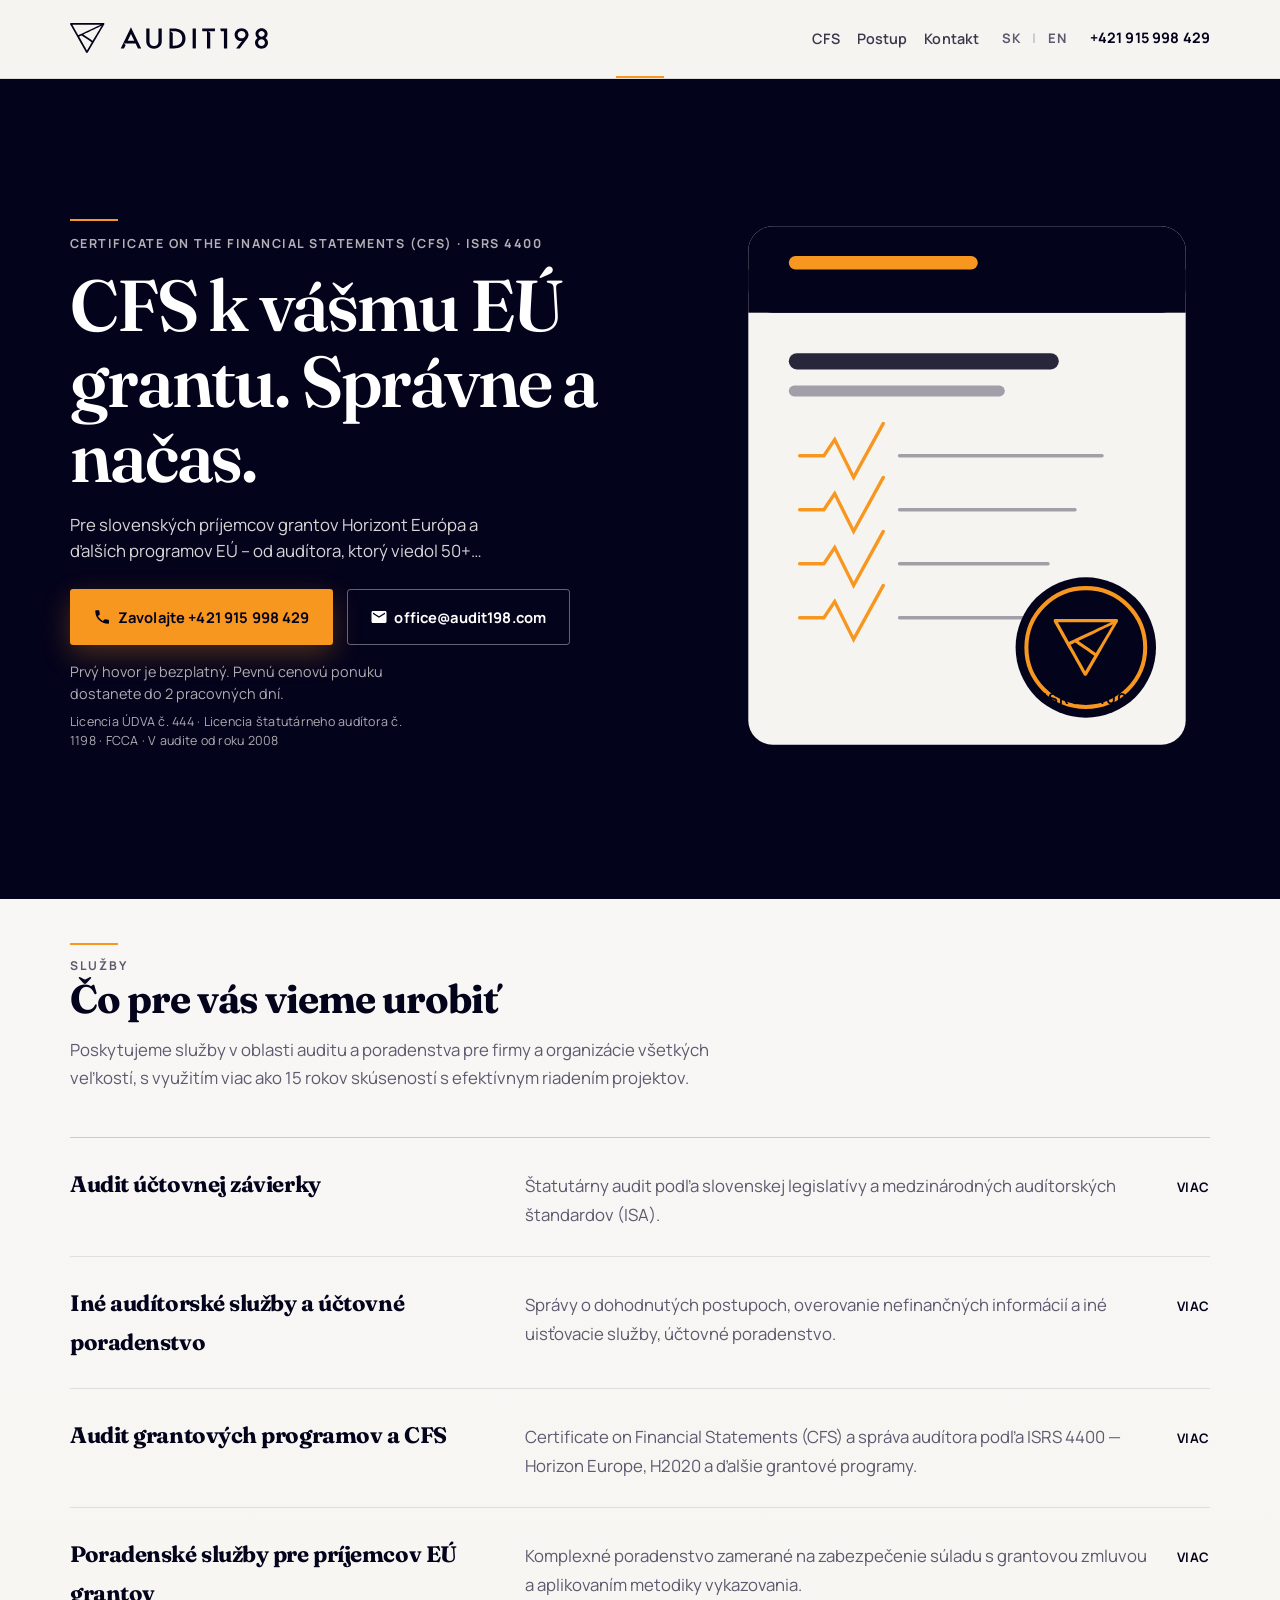
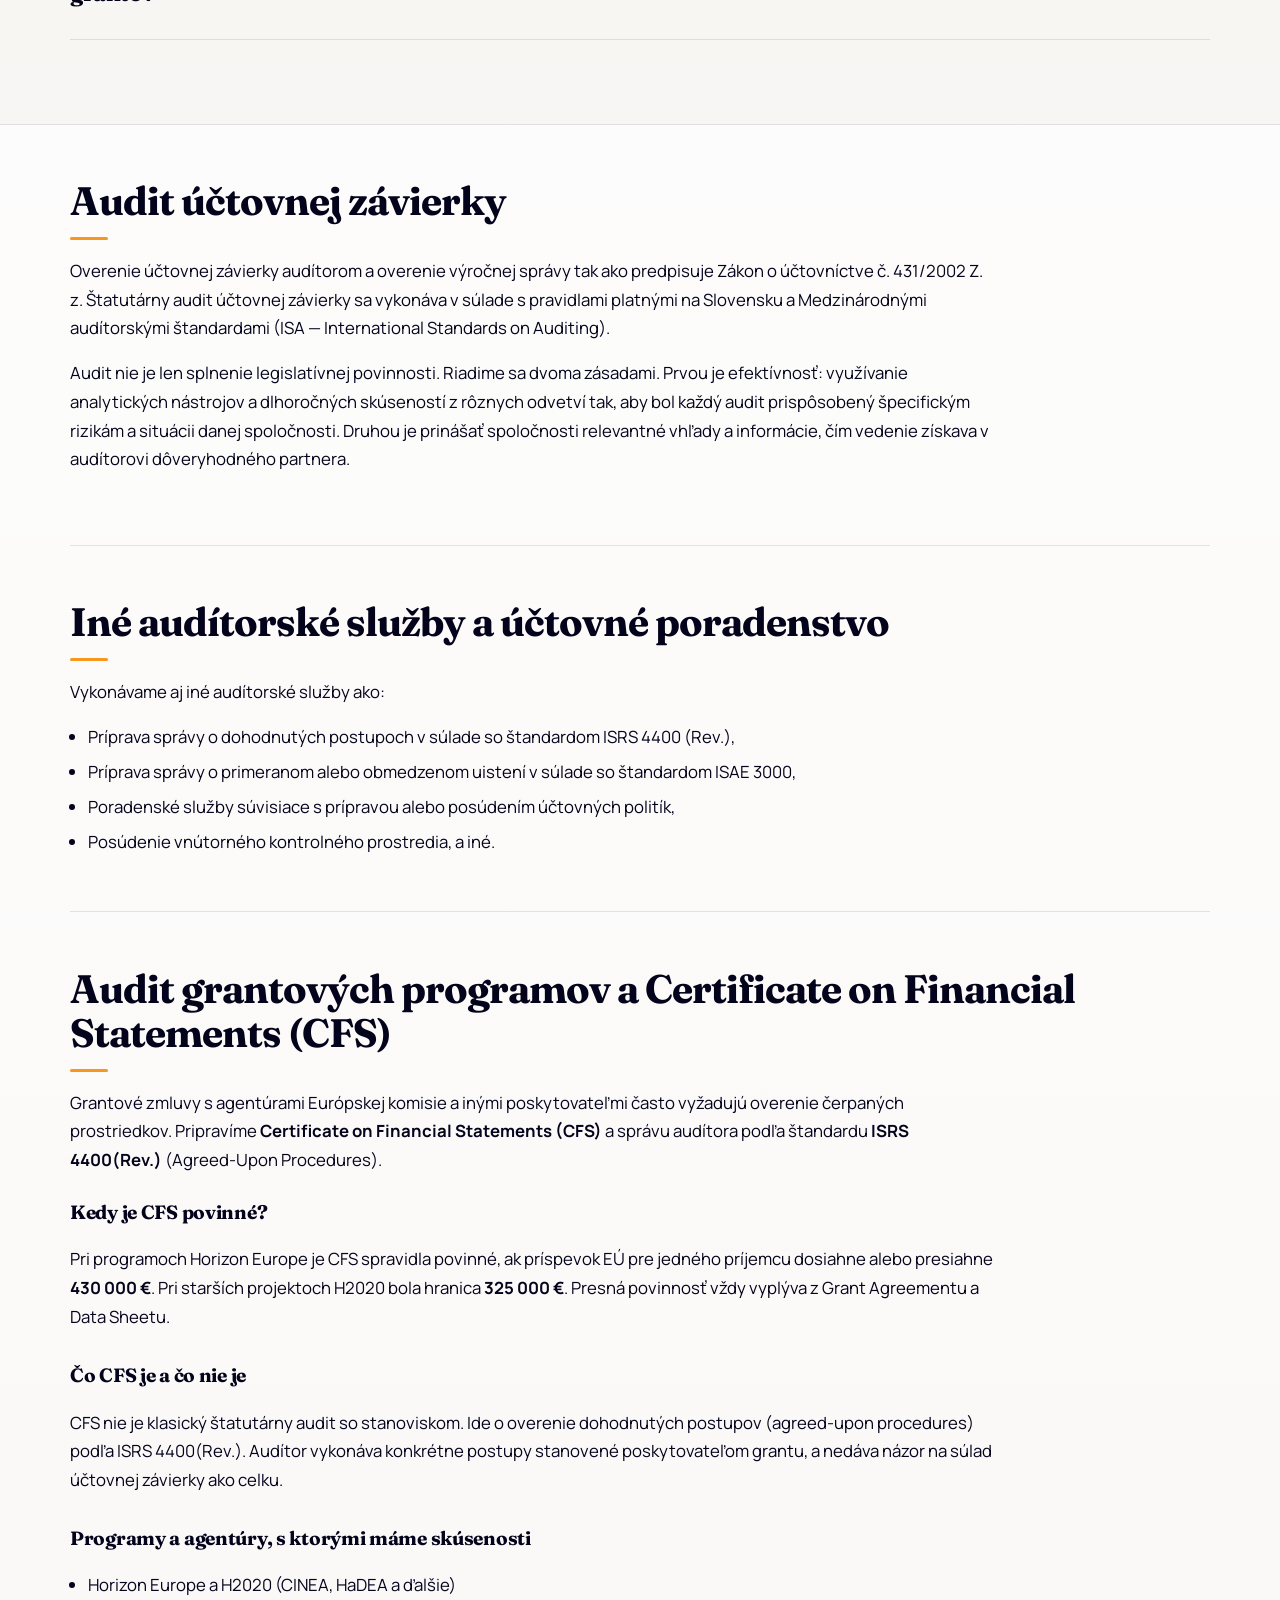
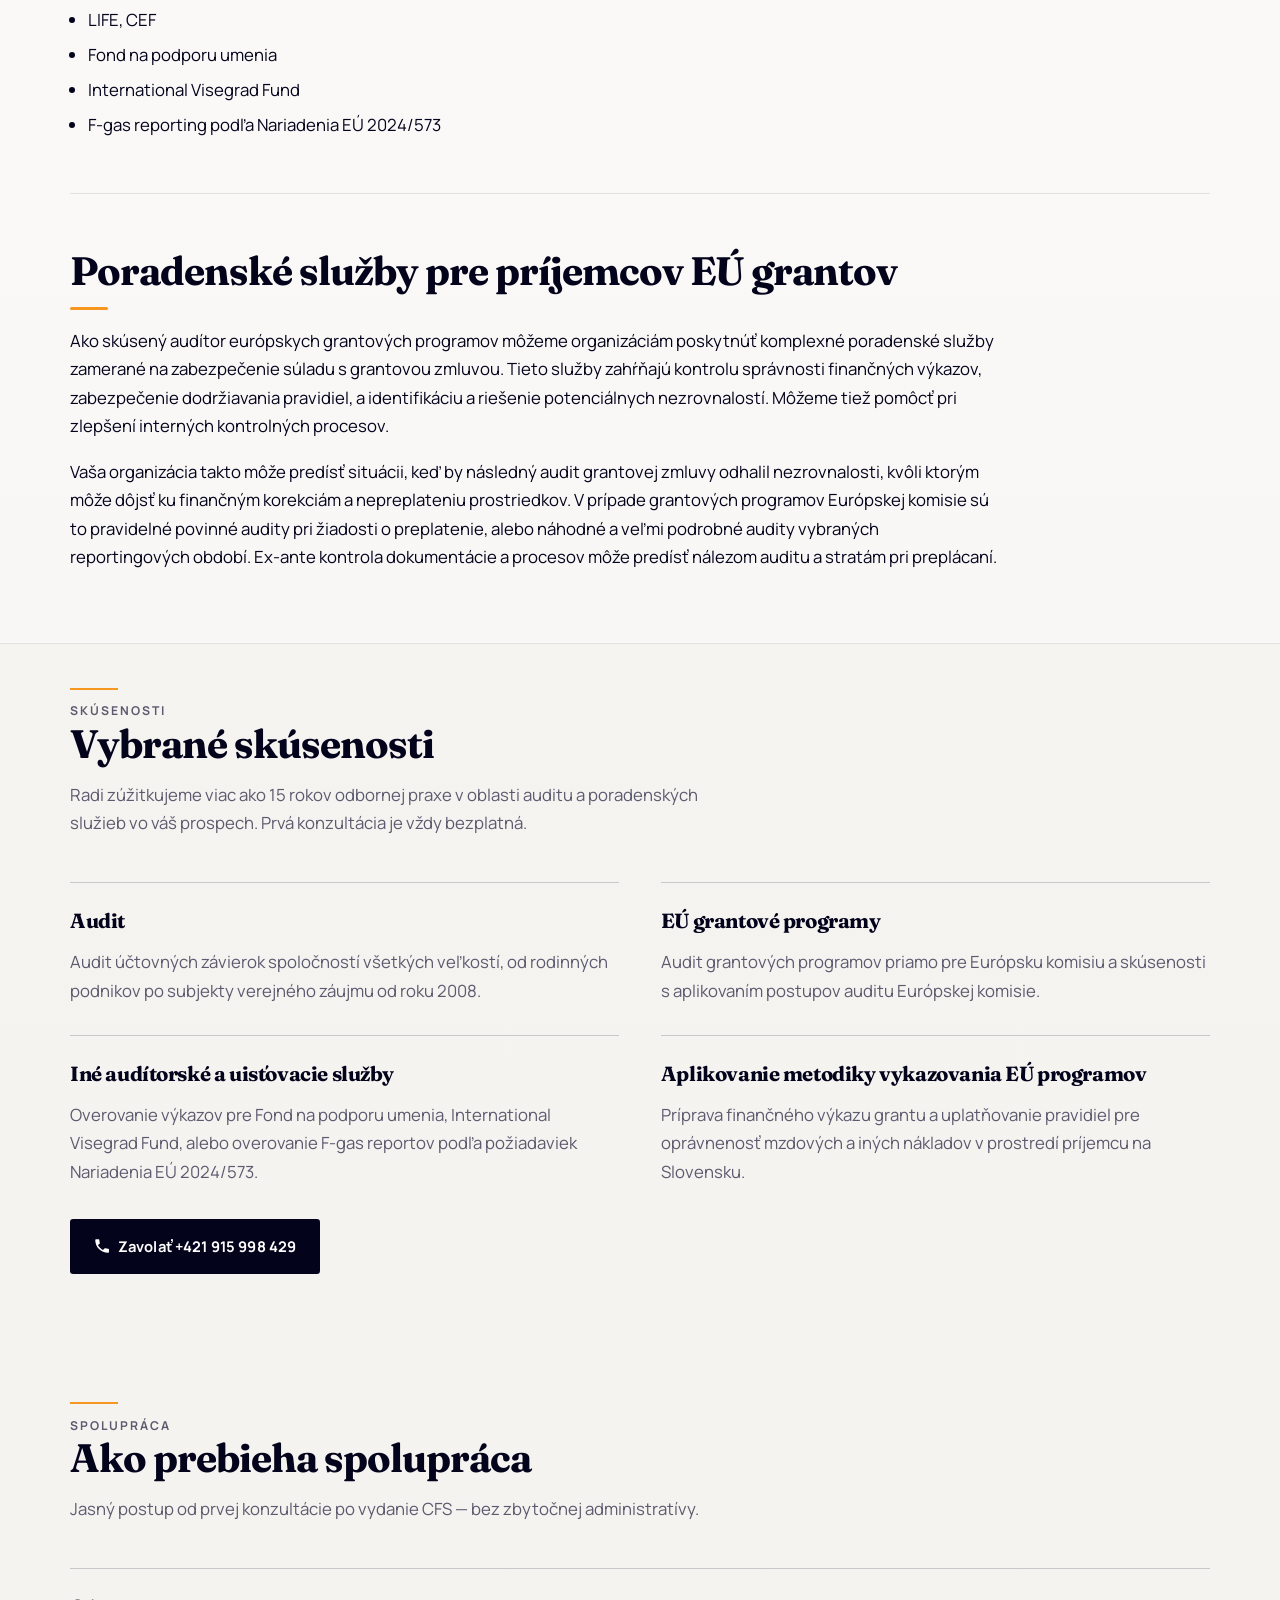
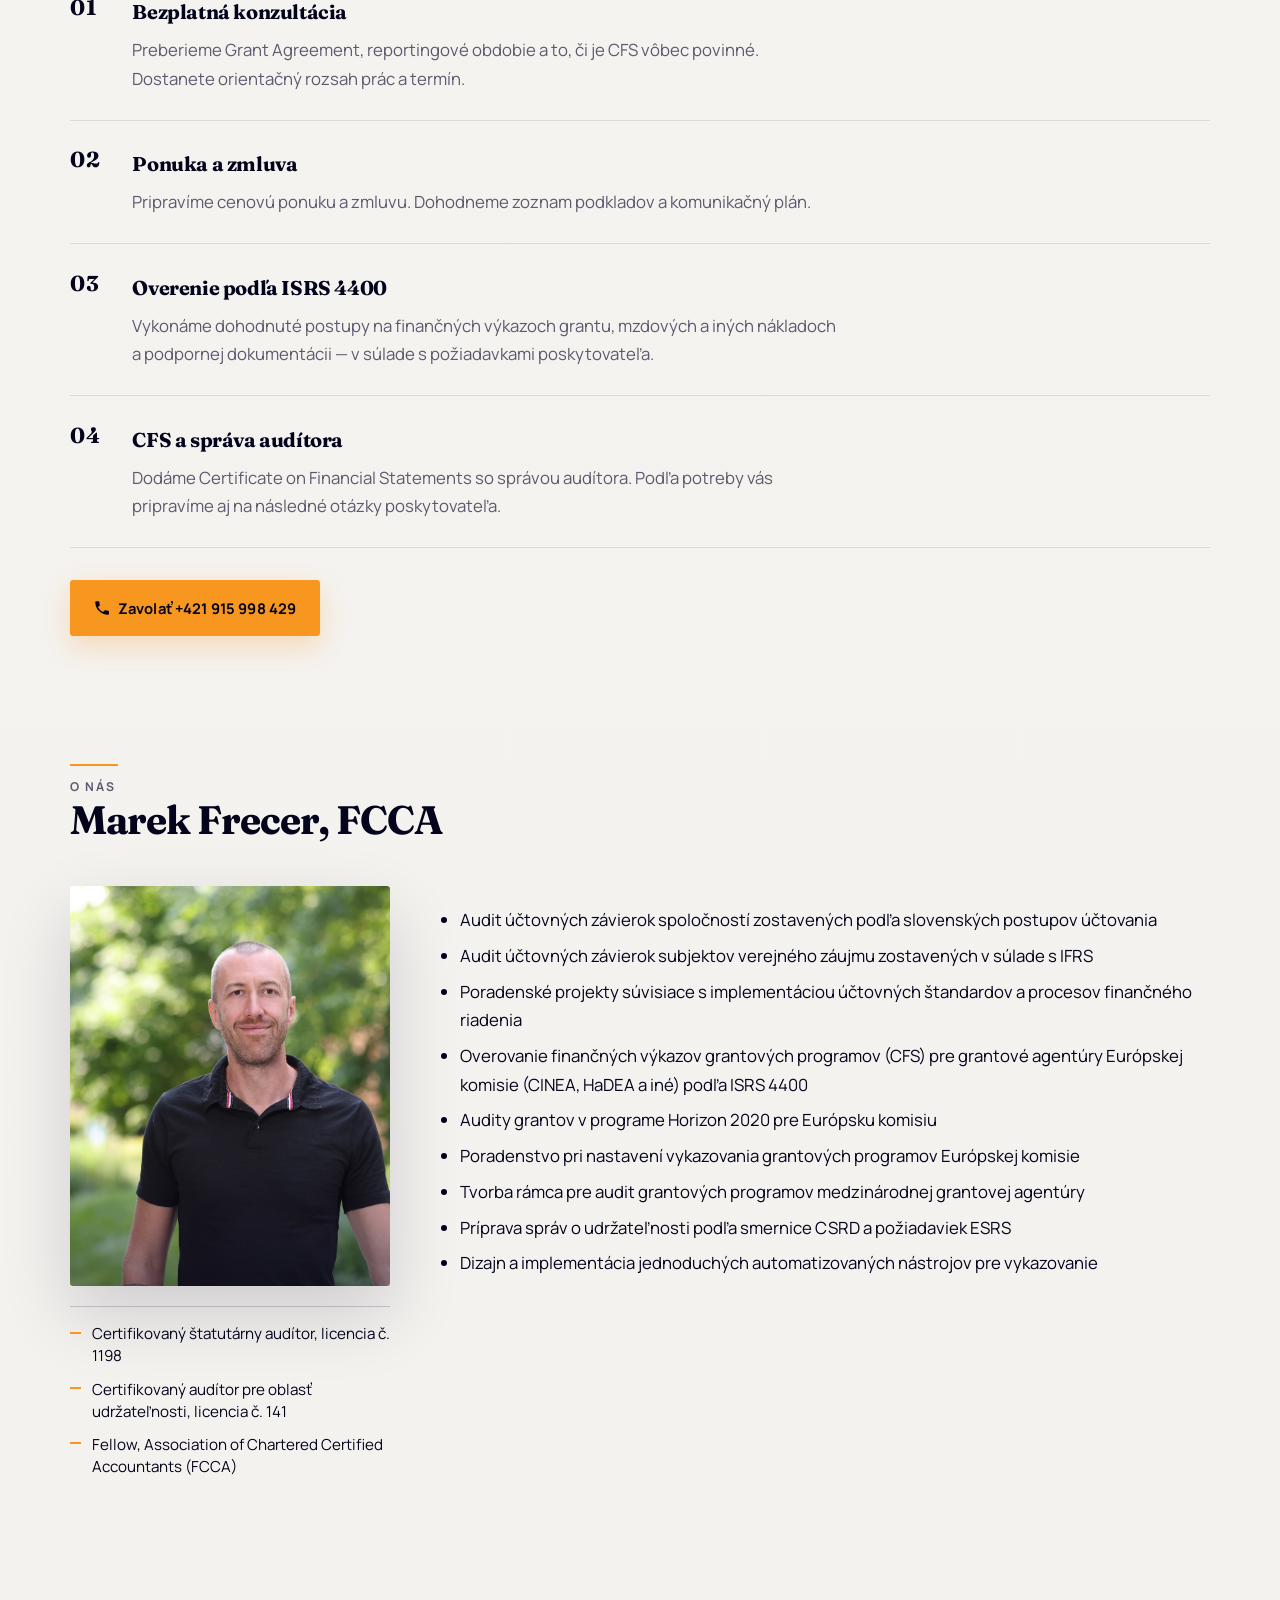
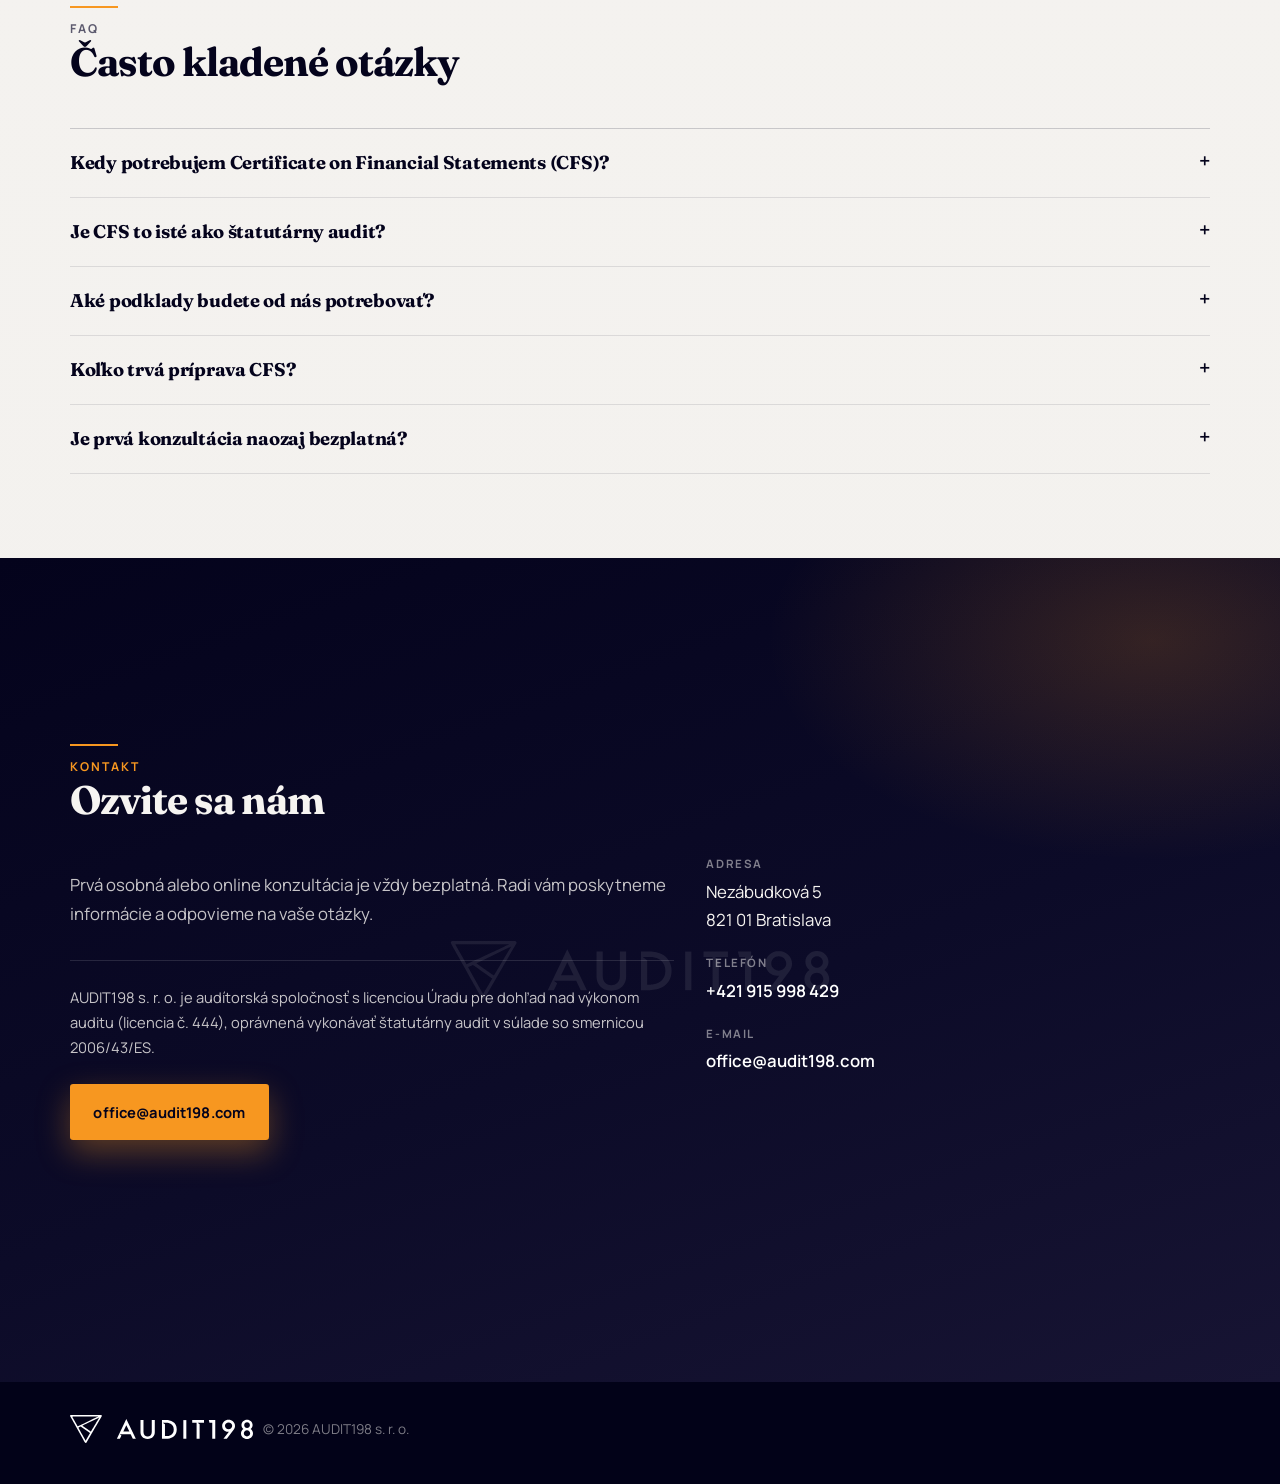
==== commit 98c357a0: "Add CFS hero, header phone, and mobile call bar Rebuild the hero with the Task 3 copy, phone/email C" ====
--- a/index.html
+++ b/index.html
@@ -51,34 +51,13 @@
         <nav class="nav" aria-label="Primary">
           <ul class="nav-links">
             <li>
-              <a href="#services">
-                Služby
-              </a>
+              <a href="#services">CFS</a>
             </li>
             <li>
-              <a href="#experience">
-                Skúsenosti
-              </a>
+              <a href="#process">Postup</a>
             </li>
             <li>
-              <a href="#process">
-                Proces
-              </a>
-            </li>
-            <li>
-              <a href="#about">
-                O nás
-              </a>
-            </li>
-            <li>
-              <a href="#faq">
-                FAQ
-              </a>
-            </li>
-            <li>
-              <a href="#contact">
-                Kontakt
-              </a>
+              <a href="#contact">Kontakt</a>
             </li>
           </ul>
 
@@ -87,6 +66,8 @@
             <span class="sep" aria-hidden="true">|</span>
             <a href="en/" data-set-lang="en" hreflang="en">EN</a>
           </div>
+
+          <a class="header-phone" href="tel:+421915998429">+421 915 998 429</a>
         </nav>
       </div>
     </header>
@@ -97,20 +78,39 @@
         <div class="hero-shade" aria-hidden="true"></div>
         <div class="wrap hero-stage">
           <div class="hero-inner">
-            <h1 id="hero-heading">
-              Audit účtovnej závierky, Audit grantových programov a Certificate on Financial Statements (CFS)
-            </h1>
-            <p class="hero-lead">
-              Poskytujeme štatutárny audit účtovnej závierky a špecializované audítorské služby pre príjemcov grantov. Zameriavame sa najmä na <strong>audit grantových programov</strong> a vydávanie <strong>Certificate on Financial Statements (CFS)</strong> podľa štandardu ISRS 4400. Máme praktické skúsenosti s programami Horizon Europe, H2020, LIFE a ďalšími EÚ grantmi, ako aj s grantmi Fondu na podporu umenia a International Visegrad Fund. Prvá konzultácia je bezplatná.
-            </p>
+            <p class="hero-kicker">Certificate on the Financial Statements (CFS) · ISRS 4400</p>
+            <h1 id="hero-heading">CFS k vášmu EÚ grantu. Správne a načas.</h1>
+            <p class="hero-lead">Pre slovenských príjemcov grantov Horizont Európa a ďalších programov EÚ – od audítora, ktorý viedol 50+ auditov grantov Horizont 2020 pre Európsku komisiu.</p>
             <div class="hero-actions">
-              <a class="btn btn-primary" href="#contact">
-                Prvá konzultácia
-              </a>
-              <a class="btn btn-ghost" href="#services">
-                Naše služby
-              </a>
-            </div>
+              <a class="btn btn-primary" href="tel:+421915998429"><svg class="btn-icon" width="18" height="18" viewBox="0 0 24 24" aria-hidden="true" focusable="false"><path fill="currentColor" d="M6.6 10.8c1.4 2.8 3.8 5.1 6.6 6.6l2.2-2.2c.3-.3.7-.4 1.1-.3 1.2.4 2.5.6 3.8.6.6 0 1 .4 1 1V20c0 .6-.4 1-1 1C10.6 21 3 13.4 3 4c0-.6.4-1 1-1h3.5c.6 0 1 .4 1 1 0 1.3.2 2.6.6 3.8.1.4 0 .8-.3 1.1L6.6 10.8z"/></svg><span>Zavolajte +421 915 998 429</span></a>
+              <a class="btn btn-ghost" href="mailto:office@audit198.com?subject=CFS%20%E2%80%93%20%5Bn%C3%A1zov%20projektu%5D&body=Program%3A%20%0A%C4%8C%C3%ADslo%20grantovej%20zmluvy%3A%20%0AVykazovan%C3%A9%20obdobie%3A%20%0AN%C3%A1rokovan%C3%BD%20pr%C3%ADspevok%20E%C3%9A%3A%20%0ATerm%C3%ADn%20z%C3%A1vere%C4%8Dnej%20spr%C3%A1vy%3A%20%0AKontakt%20%28meno%2C%20telef%C3%B3n%29%3A%20"><svg class="btn-icon" width="18" height="18" viewBox="0 0 24 24" aria-hidden="true" focusable="false"><path fill="currentColor" d="M20 4H4c-1.1 0-2 .9-2 2v12c0 1.1.9 2 2 2h16c1.1 0 2-.9 2-2V6c0-1.1-.9-2-2-2zm0 4-8 5L4 8V6l8 5 8-5v2z"/></svg><span>office@audit198.com</span></a>
+            </div>
+            <p class="hero-micro">Prvý hovor je bezplatný. Pevnú cenovú ponuku dostanete do 2 pracovných dní.</p>
+            <p class="hero-trust">Licencia ÚDVA č. 444 · Licencia štatutárneho audítora č. 1198 · FCCA · V audite od roku 2008</p>
+          </div>
+          <div class="hero-ornament cert-card" aria-hidden="true">
+            <svg class="cert-svg" viewBox="0 0 360 420" xmlns="http://www.w3.org/2000/svg" xmlns:xlink="http://www.w3.org/1999/xlink" role="presentation">
+              <rect x="18" y="18" width="324" height="384" rx="18" fill="#f6f4f1"/>
+              <rect x="18" y="18" width="324" height="64" rx="18" fill="#04031c"/>
+              <rect x="18" y="50" width="324" height="32" fill="#04031c"/>
+              <rect x="48" y="40" width="140" height="10" rx="5" fill="#f79720"/>
+              <rect x="48" y="112" width="200" height="12" rx="6" fill="#04031c" opacity="0.85"/>
+              <rect x="48" y="136" width="160" height="8" rx="4" fill="#5c5a6e" opacity="0.55"/>
+              <g fill="none" stroke="#04031c" stroke-width="2.5" stroke-linecap="round">
+                <path d="M56 188h18l8-12 14 28 22-40" stroke="#f79720"/>
+                <path d="M130 188h150" opacity="0.35"/>
+                <path d="M56 228h18l8-12 14 28 22-40" stroke="#f79720"/>
+                <path d="M130 228h130" opacity="0.35"/>
+                <path d="M56 268h18l8-12 14 28 22-40" stroke="#f79720"/>
+                <path d="M130 268h110" opacity="0.35"/>
+                <path d="M56 308h18l8-12 14 28 22-40" stroke="#f79720"/>
+                <path d="M130 308h140" opacity="0.35"/>
+              </g>
+              <circle cx="268" cy="330" r="52" fill="#04031c"/>
+              <circle cx="268" cy="330" r="44" fill="none" stroke="#f79720" stroke-width="3"/>
+              <image href="assets/brand/audit198-mark-orange.svg" xlink:href="assets/brand/audit198-mark-orange.svg" x="244" y="306" width="48" height="48"/>
+              <text x="268" y="372" text-anchor="middle" fill="#04031c" font-family="Manrope, sans-serif" font-size="11" font-weight="700" letter-spacing="0.08em">ISRS 4400</text>
+            </svg>
           </div>
         </div>
       </section>
@@ -318,6 +318,9 @@
               </p>
             </div>
           </div>
+          <p class="section-cta">
+            <a class="btn btn-dark" href="tel:+421915998429"><svg class="btn-icon" width="18" height="18" viewBox="0 0 24 24" aria-hidden="true" focusable="false"><path fill="currentColor" d="M6.6 10.8c1.4 2.8 3.8 5.1 6.6 6.6l2.2-2.2c.3-.3.7-.4 1.1-.3 1.2.4 2.5.6 3.8.6.6 0 1 .4 1 1V20c0 .6-.4 1-1 1C10.6 21 3 13.4 3 4c0-.6.4-1 1-1h3.5c.6 0 1 .4 1 1 0 1.3.2 2.6.6 3.8.1.4 0 .8-.3 1.1L6.6 10.8z"/></svg><span>Zavolať +421 915 998 429</span></a>
+          </p>
         </div>
       </section>
 
@@ -381,6 +384,9 @@
               </div>
             </li>
           </ol>
+          <p class="section-cta">
+            <a class="btn btn-primary" href="tel:+421915998429"><svg class="btn-icon" width="18" height="18" viewBox="0 0 24 24" aria-hidden="true" focusable="false"><path fill="currentColor" d="M6.6 10.8c1.4 2.8 3.8 5.1 6.6 6.6l2.2-2.2c.3-.3.7-.4 1.1-.3 1.2.4 2.5.6 3.8.6.6 0 1 .4 1 1V20c0 .6-.4 1-1 1C10.6 21 3 13.4 3 4c0-.6.4-1 1-1h3.5c.6 0 1 .4 1 1 0 1.3.2 2.6.6 3.8.1.4 0 .8-.3 1.1L6.6 10.8z"/></svg><span>Zavolať +421 915 998 429</span></a>
+          </p>
         </div>
       </section>
 
@@ -550,6 +556,11 @@
       </section>
     </main>
 
+    <div class="mobile-call-bar" id="mobile-call-bar" hidden>
+      <a class="btn btn-primary mobile-call-bar__btn" href="tel:+421915998429"><svg class="btn-icon" width="18" height="18" viewBox="0 0 24 24" aria-hidden="true" focusable="false"><path fill="currentColor" d="M6.6 10.8c1.4 2.8 3.8 5.1 6.6 6.6l2.2-2.2c.3-.3.7-.4 1.1-.3 1.2.4 2.5.6 3.8.6.6 0 1 .4 1 1V20c0 .6-.4 1-1 1C10.6 21 3 13.4 3 4c0-.6.4-1 1-1h3.5c.6 0 1 .4 1 1 0 1.3.2 2.6.6 3.8.1.4 0 .8-.3 1.1L6.6 10.8z"/></svg><span>Zavolať</span></a>
+      <a class="btn btn-ghost mobile-call-bar__btn" href="mailto:office@audit198.com?subject=CFS%20%E2%80%93%20%5Bn%C3%A1zov%20projektu%5D&body=Program%3A%20%0A%C4%8C%C3%ADslo%20grantovej%20zmluvy%3A%20%0AVykazovan%C3%A9%20obdobie%3A%20%0AN%C3%A1rokovan%C3%BD%20pr%C3%ADspevok%20E%C3%9A%3A%20%0ATerm%C3%ADn%20z%C3%A1vere%C4%8Dnej%20spr%C3%A1vy%3A%20%0AKontakt%20%28meno%2C%20telef%C3%B3n%29%3A%20"><svg class="btn-icon" width="18" height="18" viewBox="0 0 24 24" aria-hidden="true" focusable="false"><path fill="currentColor" d="M20 4H4c-1.1 0-2 .9-2 2v12c0 1.1.9 2 2 2h16c1.1 0 2-.9 2-2V6c0-1.1-.9-2-2-2zm0 4-8 5L4 8V6l8 5 8-5v2z"/></svg><span>Email</span></a>
+    </div>
+
     <footer class="site-footer">
       <div class="wrap footer-inner">
         <div class="footer-brand">
@@ -559,8 +570,31 @@
       </div>
     </footer>
 
+
     <script>
       document.getElementById("year").textContent = String(new Date().getFullYear());
+      (function () {
+        var hero = document.querySelector(".hero");
+        var bar = document.getElementById("mobile-call-bar");
+        if (!hero || !bar || !("IntersectionObserver" in window)) return;
+        var mq = window.matchMedia("(max-width: 759px)");
+        function sync(visible) {
+          if (!mq.matches) {
+            bar.hidden = true;
+            document.body.classList.remove("has-mobile-call-bar");
+            return;
+          }
+          bar.hidden = visible;
+          document.body.classList.toggle("has-mobile-call-bar", !visible);
+        }
+        var io = new IntersectionObserver(function (entries) {
+          sync(entries[0].isIntersecting);
+        }, { threshold: 0.15 });
+        io.observe(hero);
+        mq.addEventListener("change", function () {
+          sync(hero.getBoundingClientRect().bottom > 80);
+        });
+      })();
     </script>
   </body>
 </html>
--- a/css/styles.css
+++ b/css/styles.css
@@ -202,6 +202,26 @@
   user-select: none;
 }
 
+.header-phone {
+  display: inline-flex;
+  align-items: center;
+  color: var(--ink);
+  text-decoration: none;
+  font-size: 0.9rem;
+  font-weight: 700;
+  letter-spacing: 0.01em;
+  white-space: nowrap;
+  text-decoration-color: #f79720;
+  text-decoration-thickness: 2px;
+  text-underline-offset: 0.18em;
+}
+
+.header-phone:hover {
+  text-decoration: underline;
+  text-decoration-color: #f79720;
+  text-decoration-thickness: 2px;
+}
+
 /* Hero — brand-first atmospheric plane */
 .hero {
   position: relative;
@@ -233,68 +253,111 @@
   position: relative;
   z-index: 1;
   display: grid;
-  grid-template-columns: minmax(0, 1fr);
+  grid-template-columns: minmax(0, 1.1fr) minmax(0, 0.9fr);
   align-items: center;
   gap: clamp(1.5rem, 4vw, 3.5rem);
   padding-block: 3.25rem;
   width: min(100% - 2.5rem, var(--max));
 }
 
-.hero-ornament {
+.hero-ornament,
+.cert-card {
   position: relative;
-  width: min(100%, 480px);
+  width: min(100%, 360px);
   justify-self: end;
   pointer-events: none;
-  opacity: 0.92;
-}
-
-.hero-ornament object,
-.hero-ornament img {
+}
+
+.cert-svg {
   display: block;
   width: 100%;
   height: auto;
+  filter: none;
 }
 
 .hero-inner {
   position: relative;
   z-index: 1;
-  max-width: 36rem;
+  max-width: 38rem;
   justify-self: start;
+  text-align: left;
+}
+
+.hero-kicker {
+  margin: 0 0 0.85rem;
+  font-size: 0.78rem;
+  font-weight: 700;
+  letter-spacing: 0.12em;
+  text-transform: uppercase;
+  color: rgba(246, 244, 241, 0.72);
+}
+
+.hero-kicker::before {
+  content: "";
+  display: block;
+  width: 48px;
+  height: 2px;
+  margin: 0 0 0.75rem;
+  background: var(--orange);
 }
 
 .hero h1 {
   margin: 0 0 1.05rem;
   font-family: var(--font-display);
-  font-size: clamp(1.55rem, 3.1vw, 2.15rem);
+  font-size: clamp(2.6rem, 6vw, 4.5rem);
   font-weight: 600;
-  letter-spacing: -0.02em;
-  line-height: 1.18;
-  max-width: 22ch;
-  opacity: 0;
-  animation: rise 1s var(--ease) 0.15s forwards;
+  letter-spacing: -0.03em;
+  line-height: 1.05;
+  max-width: 14ch;
+  color: var(--white);
+  opacity: 1;
+  animation: none;
 }
 
 .hero-lead {
-  margin: 0 0 2.1rem;
+  margin: 0 0 1.6rem;
   font-size: 1.05rem;
-  line-height: 1.75;
+  line-height: 1.55;
   color: rgba(246, 244, 241, 0.88);
-  max-width: 44ch;
-  opacity: 0;
-  animation: rise 1s var(--ease) 0.28s forwards;
-}
-
-.hero-lead strong {
-  color: var(--white);
-  font-weight: 700;
+  max-width: 42ch;
+  opacity: 1;
+  animation: none;
+}
+
+@media (min-width: 760px) {
+  .hero-lead {
+    display: -webkit-box;
+    -webkit-box-orient: vertical;
+    -webkit-line-clamp: 2;
+    overflow: hidden;
+  }
 }
 
 .hero-actions {
   display: flex;
   flex-wrap: wrap;
   gap: 0.85rem;
-  opacity: 0;
-  animation: rise 1s var(--ease) 0.4s forwards;
+  opacity: 1;
+  animation: none;
+}
+
+.hero-micro,
+.hero-trust {
+  margin: 1rem 0 0;
+  font-size: 0.9rem;
+  line-height: 1.5;
+  color: rgba(246, 244, 241, 0.7);
+  max-width: 42ch;
+}
+
+.hero-trust {
+  margin-top: 0.55rem;
+  font-size: 0.78rem;
+  letter-spacing: 0.02em;
+}
+
+.btn-icon {
+  flex-shrink: 0;
 }
 
 .btn {
@@ -309,6 +372,7 @@
   font-weight: 700;
   letter-spacing: 0.01em;
   text-decoration: none;
+  text-decoration-thickness: 0;
   border: 1px solid transparent;
   transition:
     background 0.2s var(--ease),
@@ -900,6 +964,112 @@
   }
 }
 
+
+.section-cta {
+  margin: 2rem 0 0;
+}
+
+.section-cta .btn {
+  text-decoration: none;
+}
+
+/* Mobile call bar */
+.mobile-call-bar {
+  display: none;
+}
+
+@media (max-width: 759px) {
+  html,
+  body {
+    overflow-x: hidden;
+    max-width: 100%;
+  }
+
+  .header-phone {
+    display: none;
+  }
+
+  .mobile-call-bar {
+    position: fixed;
+    left: 0;
+    right: 0;
+    bottom: 0;
+    z-index: 50;
+    display: grid;
+    grid-template-columns: 1fr 1fr;
+    gap: 0.65rem;
+    padding: 0.65rem 0.85rem calc(0.65rem + env(safe-area-inset-bottom, 0px));
+    background: rgba(246, 244, 241, 0.96);
+    border-top: 1px solid var(--line);
+    box-shadow: 0 -8px 28px rgba(4, 3, 28, 0.12);
+  }
+
+  .mobile-call-bar[hidden] {
+    display: none !important;
+  }
+
+  .mobile-call-bar__btn {
+    min-height: 48px;
+    padding: 0.7rem 0.85rem;
+    text-decoration: none;
+  }
+
+  .mobile-call-bar .btn-ghost {
+    color: var(--ink);
+    border-color: var(--ink);
+    background: var(--white);
+  }
+
+  body.has-mobile-call-bar {
+    padding-bottom: calc(4.75rem + env(safe-area-inset-bottom, 0px));
+  }
+
+  body.has-mobile-call-bar .site-footer {
+    padding-bottom: 1.25rem;
+  }
+
+  .hero-stage {
+    grid-template-columns: 1fr;
+    justify-items: stretch;
+    text-align: left;
+    padding-block: 3.5rem 2.75rem;
+    gap: 1.75rem;
+  }
+
+  .hero-inner {
+    justify-self: start;
+    max-width: none;
+  }
+
+  .hero-actions {
+    justify-content: flex-start;
+  }
+
+  .hero h1 {
+    margin-inline: 0;
+    max-width: 12ch;
+  }
+
+  .hero-lead {
+    margin-inline: 0;
+  }
+
+  .cert-card {
+    width: min(78vw, 280px);
+    justify-self: start;
+  }
+}
+
+@media (prefers-reduced-motion: reduce) {
+  .cert-svg,
+  .hero h1,
+  .hero-lead,
+  .hero-actions {
+    animation: none !important;
+    transition: none !important;
+  }
+}
+
 /* Breakpoints */
 @media (max-width: 719px) {
   :root {
@@ -973,34 +1143,27 @@
 
   .hero-stage {
     grid-template-columns: 1fr;
-    justify-items: center;
-    text-align: center;
-    padding-block: 4.25rem 3.25rem;
+    justify-items: stretch;
+    text-align: left;
+    padding-block: 3.5rem 2.75rem;
     gap: 1.75rem;
   }
 
   .hero-inner {
-    max-width: 36rem;
-    justify-self: center;
+    max-width: none;
+    justify-self: start;
   }
 
   .hero-actions {
-    justify-content: center;
-  }
-
-  .hero h1 {
-    margin-inline: auto;
-  }
-
-  .hero-lead {
-    margin-inline: auto;
-  }
-
-  .hero-ornament {
-    width: min(70vw, 280px);
-    justify-self: center;
-    opacity: 0.5;
-    order: -1;
+    justify-content: flex-start;
+  }
+
+  .hero-ornament,
+  .cert-card {
+    width: min(78vw, 280px);
+    justify-self: start;
+    opacity: 1;
+    order: 0;
   }
 }
 
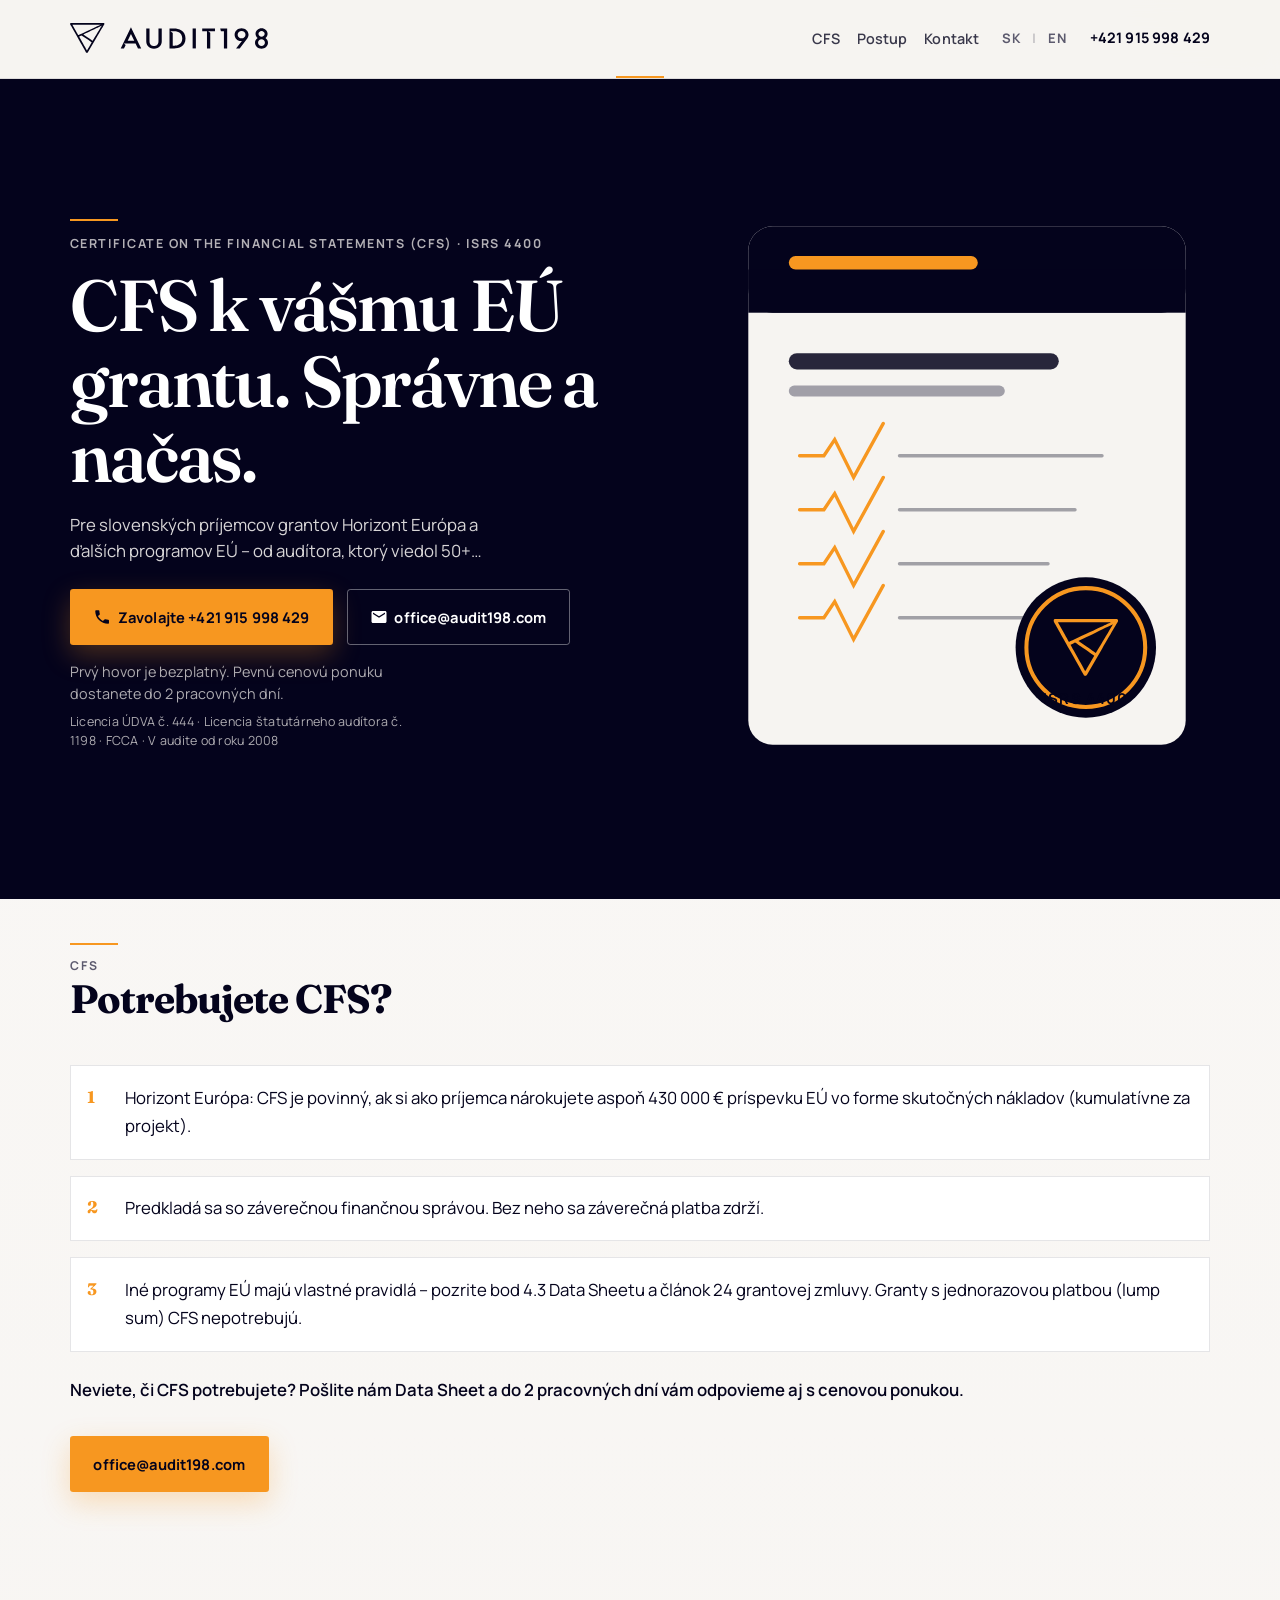
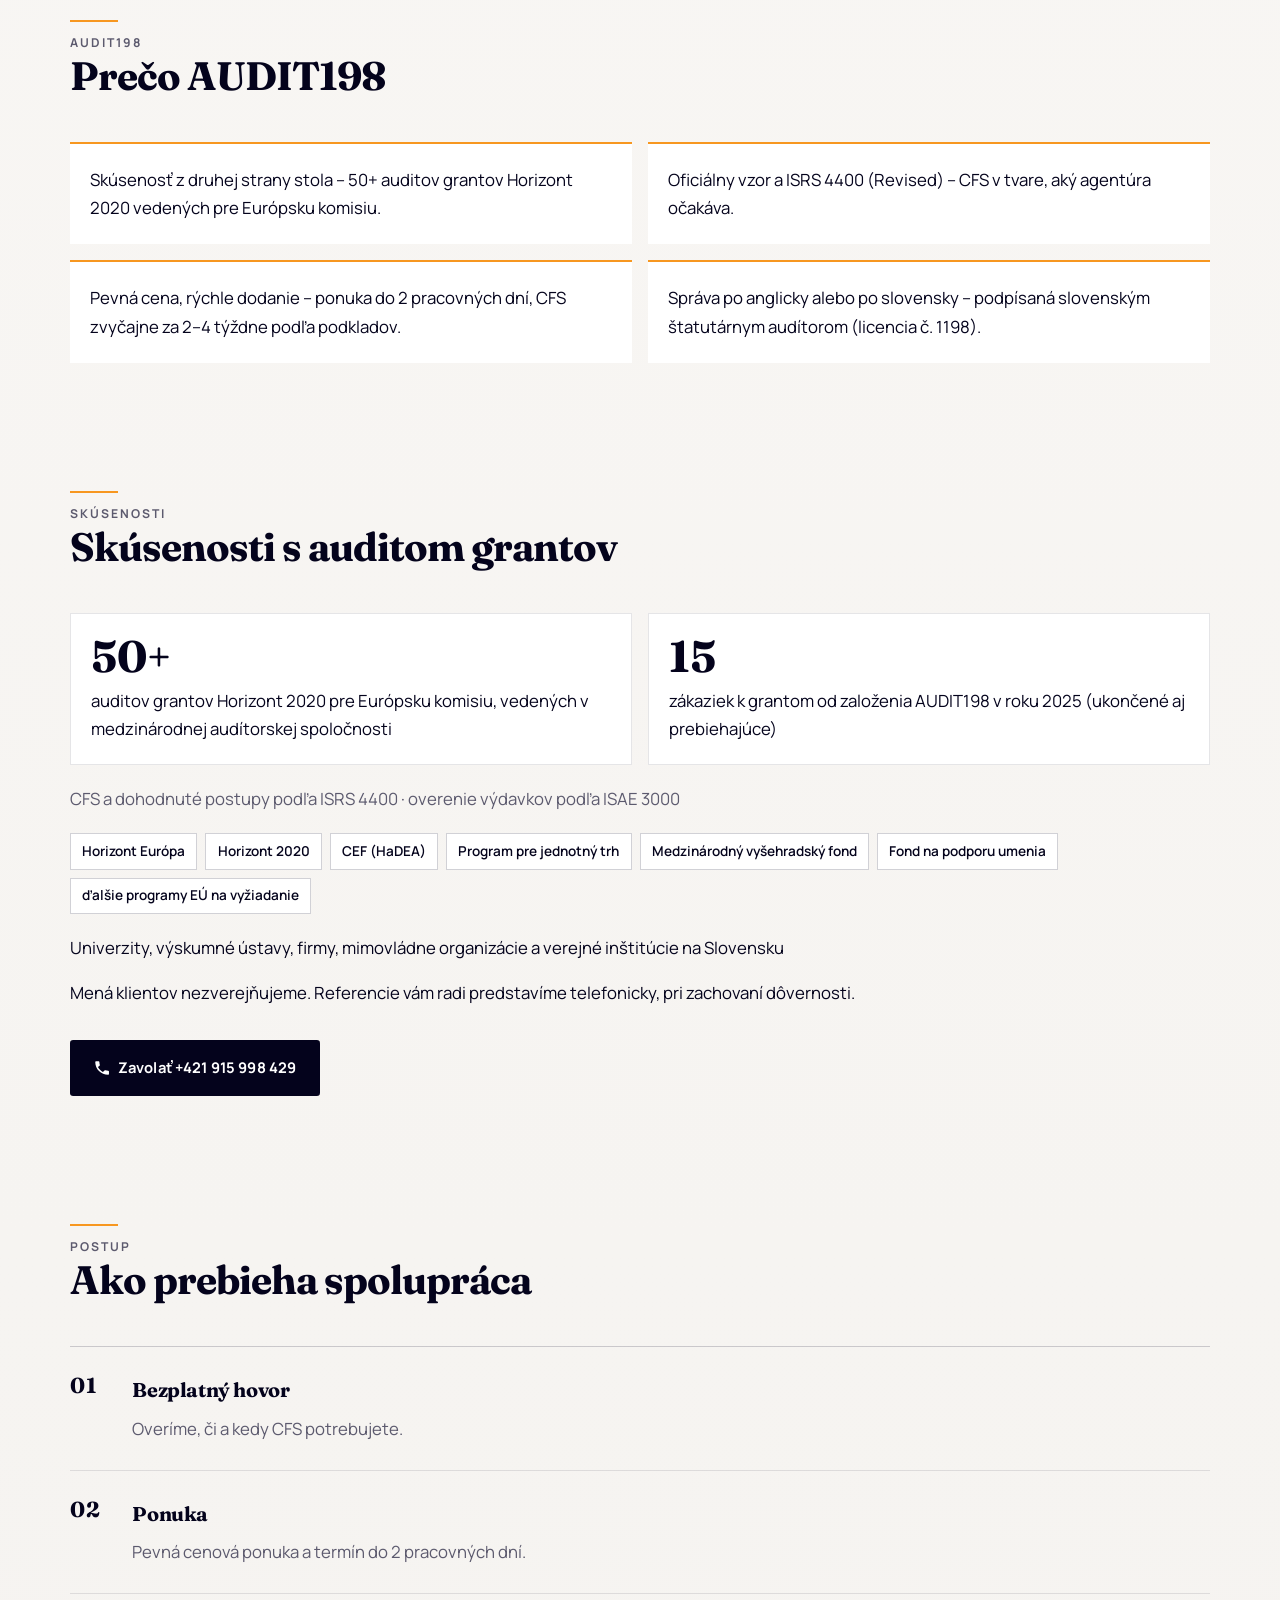
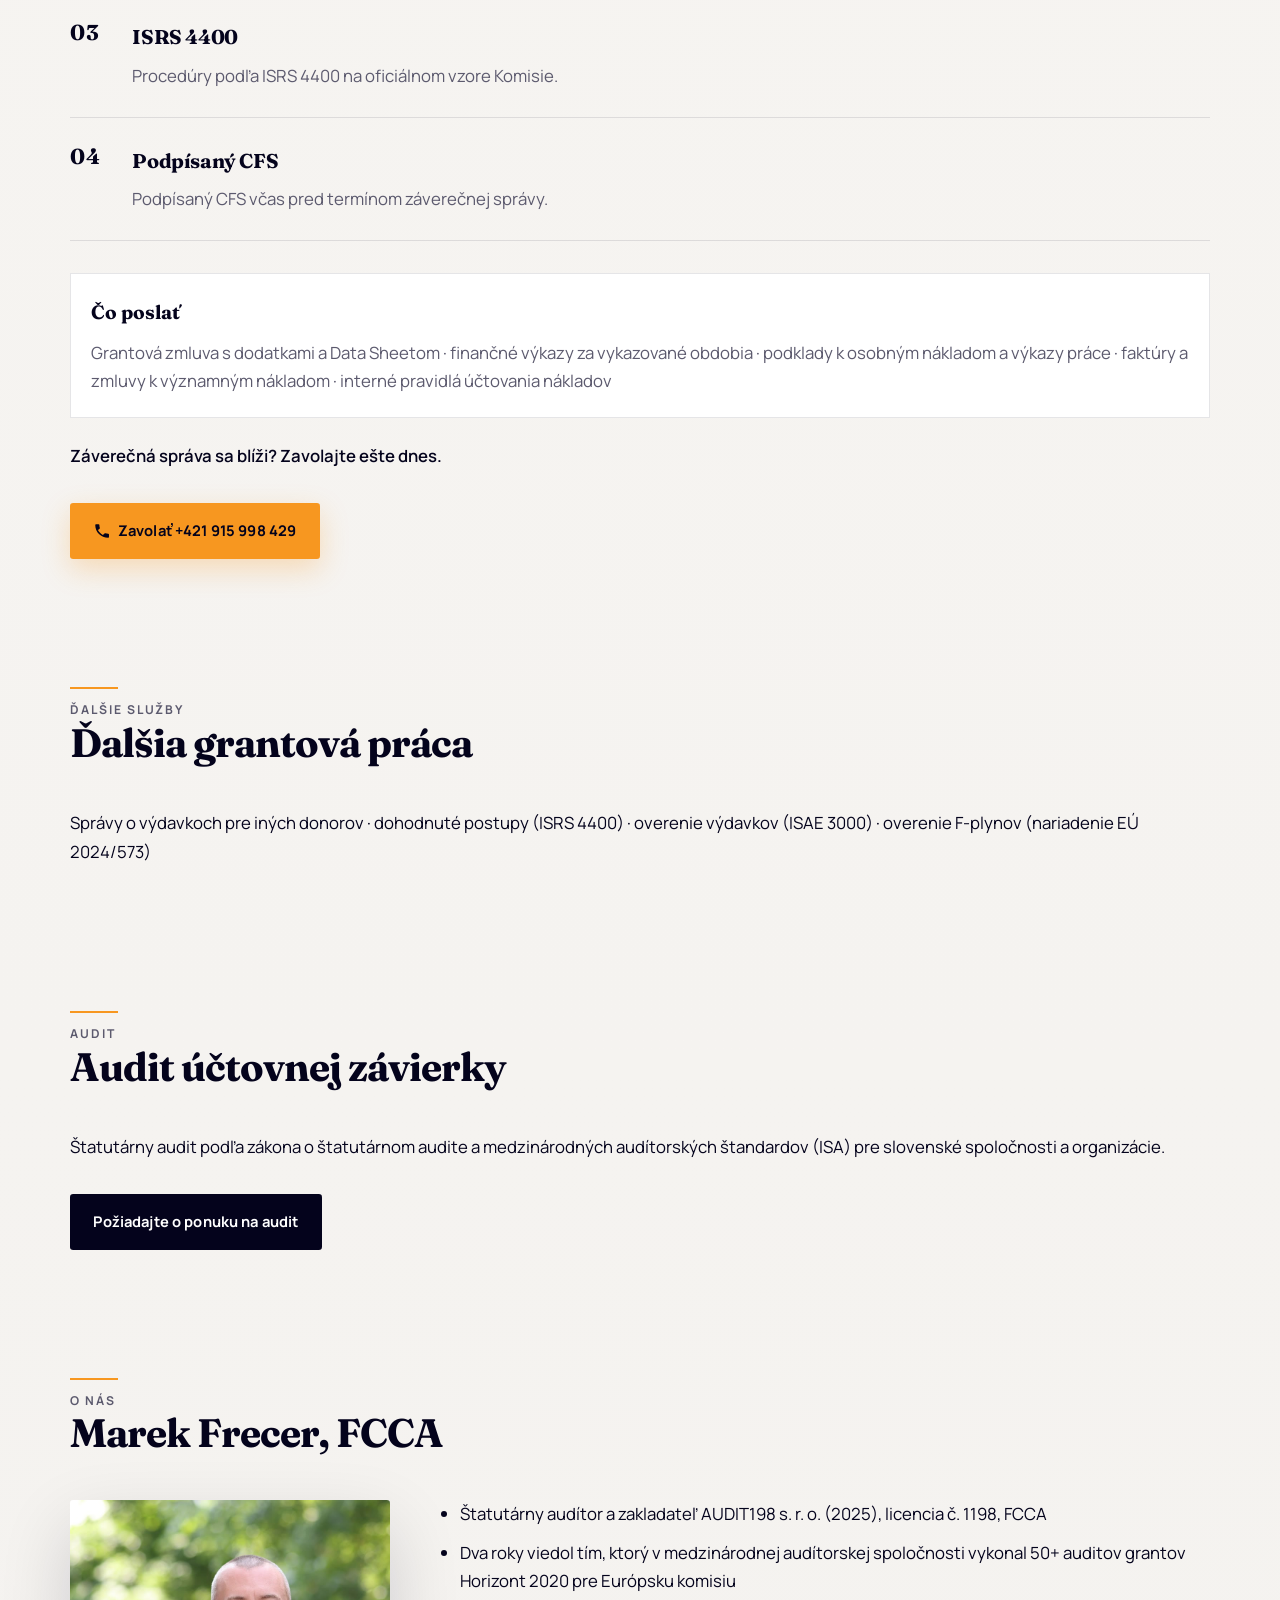
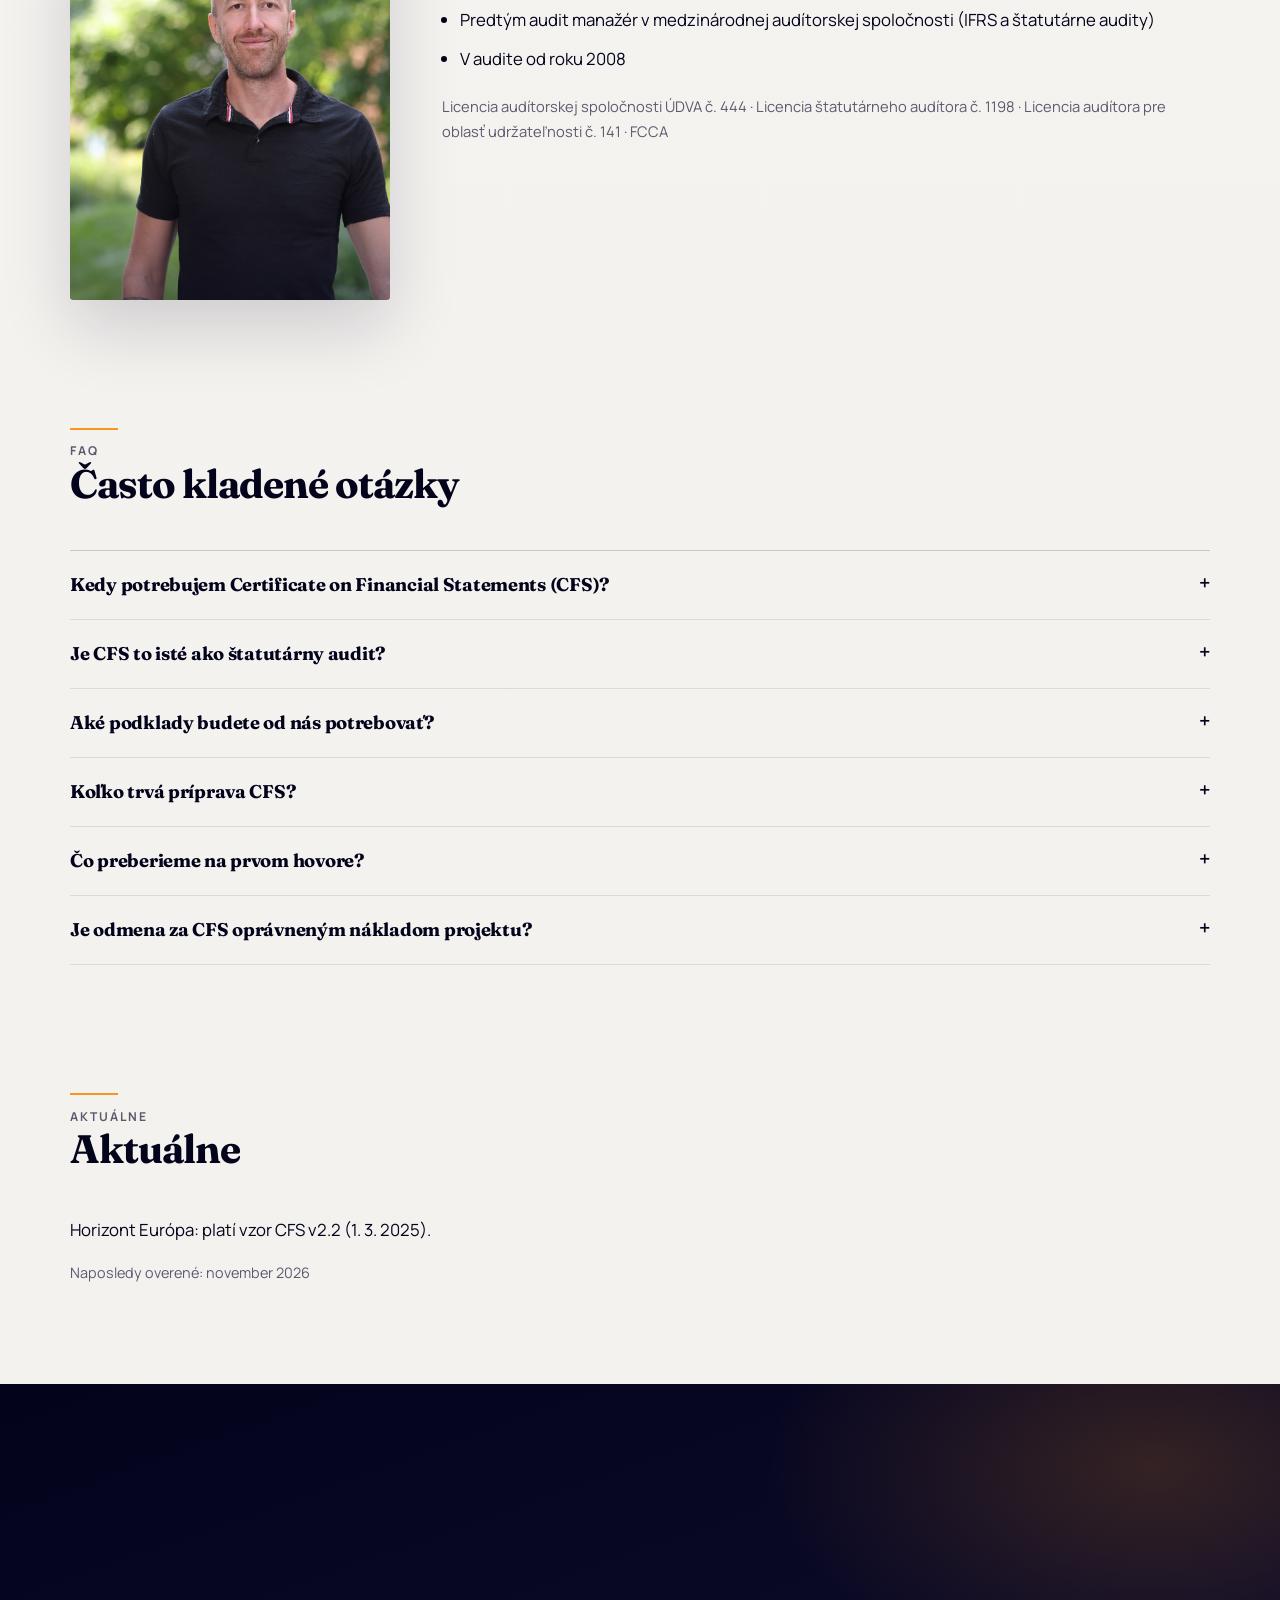
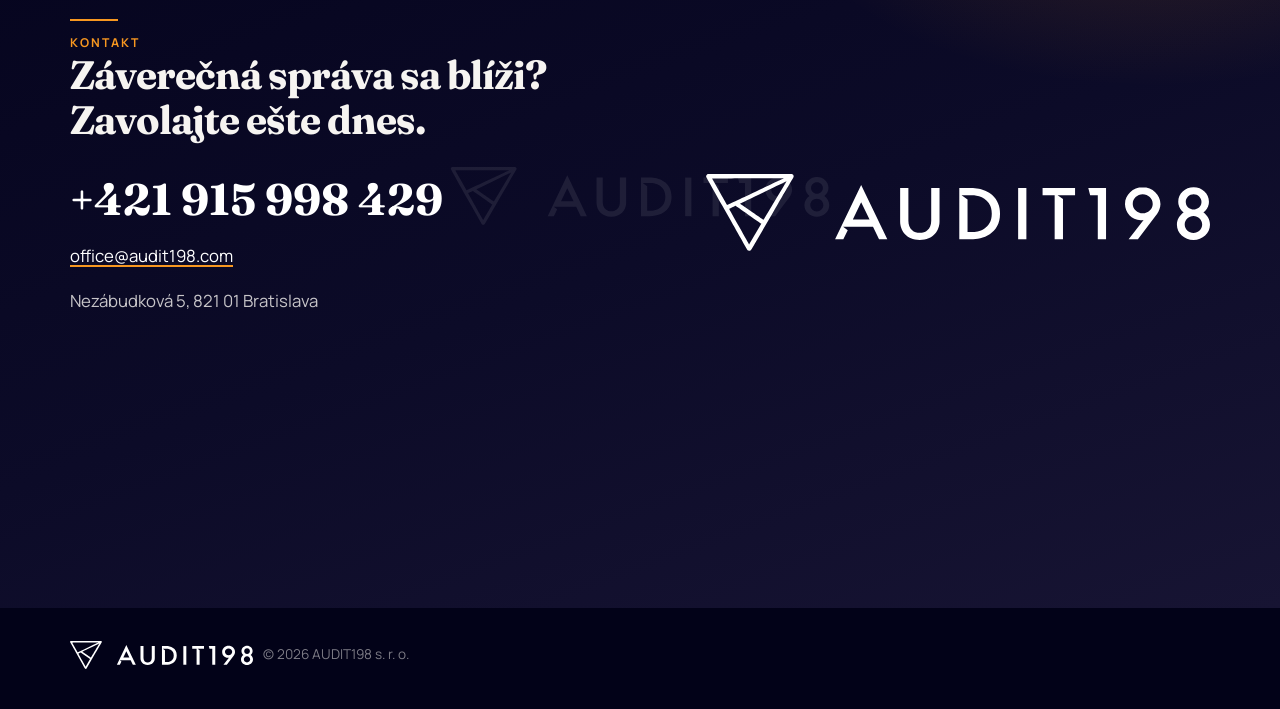
==== commit 437b0d87: "Rebuild page sections with Task 4 CFS copy Replace the old services/experience/advisory layout with " ====
--- a/index.html
+++ b/index.html
@@ -51,7 +51,7 @@
         <nav class="nav" aria-label="Primary">
           <ul class="nav-links">
             <li>
-              <a href="#services">CFS</a>
+              <a href="#cfs">CFS</a>
             </li>
             <li>
               <a href="#process">Postup</a>
@@ -115,333 +115,125 @@
         </div>
       </section>
 
-      <section class="section services" id="services" aria-labelledby="services-heading">
-        <div class="wrap">
-          <div class="section-head">
-            <p class="section-kicker">
-              Služby
-            </p>
-            <h2 id="services-heading">
-              Čo pre vás vieme urobiť
-            </h2>
-            <p>
-              Poskytujeme služby v oblasti auditu a poradenstva pre firmy a organizácie všetkých
-                veľkostí, s využitím viac ako 15 rokov skúseností s efektívnym riadením
-                projektov.
-            </p>
-          </div>
-
-          <div class="service-list">
-            <a class="service-item" href="#service-statutory">
-              <h3>
-                Audit účtovnej závierky
-              </h3>
-              <p>
-                Štatutárny audit podľa slovenskej legislatívy a medzinárodných audítorských
-                  štandardov (ISA).
-              </p>
-              <span class="more">
-                Viac
-              </span>
-            </a>
-
-            <a class="service-item" href="#service-other">
-              <h3>
-                Iné audítorské služby a účtovné poradenstvo
-              </h3>
-              <p>
-                Správy o dohodnutých postupoch, overovanie nefinančných informácií a iné
-                  uisťovacie služby, účtovné poradenstvo.
-              </p>
-              <span class="more">
-                Viac
-              </span>
-            </a>
-
-            <a class="service-item" href="#service-grants">
-              <h3>
-                Audit grantových programov a CFS
-              </h3>
-              <p>
-                Certificate on Financial Statements (CFS) a správa audítora podľa ISRS 4400 —
-                  Horizon Europe, H2020 a ďalšie grantové programy.
-              </p>
-              <span class="more">
-                Viac
-              </span>
-            </a>
-
-            <a class="service-item" href="#service-advisory">
-              <h3>
-                Poradenské služby pre príjemcov EÚ grantov
-              </h3>
-              <p>
-                Komplexné poradenstvo zamerané na zabezpečenie súladu s grantovou zmluvou a
-                  aplikovaním metodiky vykazovania.
-              </p>
-              <span class="more">
-                Viac
-              </span>
-            </a>
-          </div>
-        </div>
-      </section>
-
-      <section class="details" aria-label="Service details">
-        <div class="wrap">
-          <article class="detail">
-            <h2 id="service-statutory">
-              Audit účtovnej závierky
-            </h2>
-
-              <p>
-                Overenie účtovnej závierky audítorom a overenie výročnej správy tak ako predpisuje
-                Zákon o účtovníctve č. 431/2002 Z. z. Štatutárny audit účtovnej závierky sa vykonáva
-                v súlade s pravidlami platnými na Slovensku a Medzinárodnými audítorskými štandardami
-                (ISA — International Standards on Auditing).
-              </p>
-              <p>
-                Audit nie je len splnenie legislatívnej povinnosti. Riadime sa dvoma zásadami.
-                Prvou je efektívnosť: využívanie analytických nástrojov a dlhoročných skúseností z
-                rôznych odvetví tak, aby bol každý audit prispôsobený špecifickým rizikám a situácii
-                danej spoločnosti. Druhou je prinášať spoločnosti relevantné vhľady a informácie,
-                čím vedenie získava v audítorovi dôveryhodného partnera.
-              </p>
-          </article>
-
-          <article class="detail">
-            <h2 id="service-other">
-              Iné audítorské služby a účtovné poradenstvo
-            </h2>
-
-              <p>
-                Vykonávame aj iné audítorské služby ako:
-              </p>
-              <ul>
-                <li>Príprava správy o dohodnutých postupoch v súlade so štandardom ISRS 4400 (Rev.),</li>
-                <li>Príprava správy o primeranom alebo obmedzenom uistení v súlade so štandardom ISAE 3000,</li>
-                <li>Poradenské služby súvisiace s prípravou alebo posúdením účtovných politík,</li>
-                <li>Posúdenie vnútorného kontrolného prostredia, a iné.</li>
-              </ul>
-          </article>
-
-          <article class="detail">
-            <h2 id="service-grants">
-              Audit grantových programov a Certificate on Financial Statements (CFS)
-            </h2>
-
-              <p>
-                Grantové zmluvy s agentúrami Európskej komisie a inými poskytovateľmi často vyžadujú overenie čerpaných prostriedkov. Pripravíme <strong>Certificate on Financial Statements (CFS)</strong> a správu audítora podľa štandardu <strong>ISRS 4400(Rev.)</strong> (Agreed-Upon Procedures).
-              </p>
-              <h3>Kedy je CFS povinné?</h3>
-              <p>
-                Pri programoch Horizon Europe je CFS spravidla povinné, ak príspevok EÚ pre jedného príjemcu dosiahne alebo presiahne <strong>430 000 €</strong>. Pri starších projektoch H2020 bola hranica <strong>325 000 €</strong>. Presná povinnosť vždy vyplýva z Grant Agreementu a Data Sheetu.
-              </p>
-              <h3>Čo CFS je a čo nie je</h3>
-              <p>
-                CFS nie je klasický štatutárny audit so stanoviskom. Ide o overenie dohodnutých postupov (agreed-upon procedures) podľa ISRS 4400(Rev.). Audítor vykonáva konkrétne postupy stanovené poskytovateľom grantu, a nedáva názor na súlad účtovnej závierky ako celku.
-              </p>
-              <h3>Programy a agentúry, s ktorými máme skúsenosti</h3>
-              <ul>
-                <li>Horizon Europe a H2020 (CINEA, HaDEA a ďalšie)</li>
-                <li>LIFE, CEF</li>
-                <li>Fond na podporu umenia</li>
-                <li>International Visegrad Fund</li>
-                <li>F-gas reporting podľa Nariadenia EÚ 2024/573</li>
-              </ul>
-          </article>
-
-          <article class="detail">
-            <h2 id="service-advisory">
-              Poradenské služby pre príjemcov EÚ grantov
-            </h2>
-
-              <p>
-                Ako skúsený audítor európskych grantových programov môžeme organizáciám poskytnúť komplexné poradenské služby zamerané na zabezpečenie súladu s grantovou zmluvou. Tieto služby zahŕňajú kontrolu správnosti finančných výkazov, zabezpečenie dodržiavania pravidiel, a identifikáciu a riešenie potenciálnych nezrovnalostí. Môžeme tiež pomôcť pri zlepšení interných kontrolných procesov.
-              </p>
-              <p>
-                Vaša organizácia takto môže predísť situácii, keď by následný audit grantovej zmluvy odhalil nezrovnalosti, kvôli ktorým môže dôjsť ku finančným korekciám a nepreplateniu prostriedkov. V prípade grantových programov Európskej komisie sú to pravidelné povinné audity pri žiadosti o preplatenie, alebo náhodné a veľmi podrobné audity vybraných reportingových období. Ex-ante kontrola dokumentácie a procesov môže predísť nálezom auditu a stratám pri preplácaní.
-              </p>
-          </article>
+      <section class="section need-cfs" id="cfs" aria-labelledby="cfs-heading">
+        <div class="wrap">
+          <div class="section-head">
+            <p class="section-kicker">CFS</p>
+            <h2 id="cfs-heading">Potrebujete CFS?</h2>
+          </div>
+          <ol class="fact-list">
+            <li>Horizont Európa: CFS je povinný, ak si ako príjemca nárokujete aspoň 430 000 € príspevku EÚ vo forme skutočných nákladov (kumulatívne za projekt).</li>
+            <li>Predkladá sa so záverečnou finančnou správou. Bez neho sa záverečná platba zdrží.</li>
+            <li>Iné programy EÚ majú vlastné pravidlá – pozrite bod 4.3 Data Sheetu a článok 24 grantovej zmluvy. Granty s jednorazovou platbou (lump sum) CFS nepotrebujú.</li>
+          </ol>
+          <p class="section-cta-text">Neviete, či CFS potrebujete? Pošlite nám Data Sheet a do 2 pracovných dní vám odpovieme aj s cenovou ponukou.</p>
+          <p class="section-cta"><a class="btn btn-primary" href="mailto:office@audit198.com?subject=CFS%20%E2%80%93%20%5Bn%C3%A1zov%20projektu%5D&body=Program%3A%20%0A%C4%8C%C3%ADslo%20grantovej%20zmluvy%3A%20%0AVykazovan%C3%A9%20obdobie%3A%20%0AN%C3%A1rokovan%C3%BD%20pr%C3%ADspevok%20E%C3%9A%3A%20%0ATerm%C3%ADn%20z%C3%A1vere%C4%8Dnej%20spr%C3%A1vy%3A%20%0AKontakt%20%28meno%2C%20telef%C3%B3n%29%3A%20">office@audit198.com</a></p>
+        </div>
+      </section>
+
+      <section class="section why" id="why" aria-labelledby="why-heading">
+        <div class="wrap">
+          <div class="section-head">
+            <p class="section-kicker">AUDIT198</p>
+            <h2 id="why-heading">Prečo AUDIT198</h2>
+          </div>
+          <div class="tile-grid">
+            <article class="tile"><p>Skúsenosť z druhej strany stola – 50+ auditov grantov Horizont 2020 vedených pre Európsku komisiu.</p></article>
+            <article class="tile"><p>Oficiálny vzor a ISRS 4400 (Revised) – CFS v tvare, aký agentúra očakáva.</p></article>
+            <article class="tile"><p>Pevná cena, rýchle dodanie – ponuka do 2 pracovných dní, CFS zvyčajne za 2–4 týždne podľa podkladov.</p></article>
+            <article class="tile"><p>Správa po anglicky alebo po slovensky – podpísaná slovenským štatutárnym audítorom (licencia č. 1198).</p></article>
+          </div>
         </div>
       </section>
 
       <section class="section experience" id="experience" aria-labelledby="experience-heading">
         <div class="wrap">
           <div class="section-head">
-            <p class="section-kicker">
-              Skúsenosti
-            </p>
-            <h2 id="experience-heading">
-              Vybrané skúsenosti
-            </h2>
-            <p>
-              Radi zúžitkujeme viac ako 15 rokov odbornej praxe v oblasti auditu a poradenských služieb vo váš prospech. Prvá konzultácia je vždy bezplatná.
-            </p>
-          </div>
-
-          <div class="experience-grid">
-            <div class="exp-item">
-              <h3>
-                Audit
-              </h3>
-              <p>
-                Audit účtovných závierok spoločností všetkých veľkostí, od rodinných podnikov po
-                  subjekty verejného záujmu od roku 2008.
-              </p>
-            </div>
-            <div class="exp-item">
-              <h3>
-                EÚ grantové programy
-              </h3>
-              <p>
-                Audit grantových programov priamo pre Európsku komisiu a skúsenosti s
-                  aplikovaním postupov auditu Európskej komisie.
-              </p>
-            </div>
-            <div class="exp-item">
-              <h3>
-                Iné audítorské a uisťovacie služby
-              </h3>
-              <p>
-                Overovanie výkazov pre Fond na podporu umenia, International Visegrad Fund, alebo
-                  overovanie F-gas reportov podľa požiadaviek Nariadenia EÚ 2024/573.
-              </p>
-            </div>
-            <div class="exp-item">
-              <h3>
-                Aplikovanie metodiky vykazovania EÚ programov
-              </h3>
-              <p>
-                Príprava finančného výkazu grantu a uplatňovanie pravidiel pre oprávnenosť
-                  mzdových a iných nákladov v prostredí príjemcu na Slovensku.
-              </p>
-            </div>
-          </div>
-          <p class="section-cta">
-            <a class="btn btn-dark" href="tel:+421915998429"><svg class="btn-icon" width="18" height="18" viewBox="0 0 24 24" aria-hidden="true" focusable="false"><path fill="currentColor" d="M6.6 10.8c1.4 2.8 3.8 5.1 6.6 6.6l2.2-2.2c.3-.3.7-.4 1.1-.3 1.2.4 2.5.6 3.8.6.6 0 1 .4 1 1V20c0 .6-.4 1-1 1C10.6 21 3 13.4 3 4c0-.6.4-1 1-1h3.5c.6 0 1 .4 1 1 0 1.3.2 2.6.6 3.8.1.4 0 .8-.3 1.1L6.6 10.8z"/></svg><span>Zavolať +421 915 998 429</span></a>
-          </p>
+            <p class="section-kicker">Skúsenosti</p>
+            <h2 id="experience-heading">Skúsenosti s auditom grantov</h2>
+          </div>
+          <div class="stat-grid">
+            <p class="stat"><strong>50+</strong> auditov grantov Horizont 2020 pre Európsku komisiu, vedených v medzinárodnej audítorskej spoločnosti</p>
+            <p class="stat"><strong>15</strong> zákaziek k grantom od založenia AUDIT198 v roku 2025 (ukončené aj prebiehajúce)</p>
+          </div>
+          <p class="methods">CFS a dohodnuté postupy podľa ISRS 4400 · overenie výdavkov podľa ISAE 3000</p>
+          <ul class="chip-list" aria-label="Programmes">
+            <li>Horizont Európa</li>
+            <li>Horizont 2020</li>
+            <li>CEF (HaDEA)</li>
+            <li>Program pre jednotný trh</li>
+            <li>Medzinárodný vyšehradský fond</li>
+            <li>Fond na podporu umenia</li>
+            <li>ďalšie programy EÚ na vyžiadanie</li>
+          </ul>
+          <p>Univerzity, výskumné ústavy, firmy, mimovládne organizácie a verejné inštitúcie na Slovensku</p>
+          <p>Mená klientov nezverejňujeme. Referencie vám radi predstavíme telefonicky, pri zachovaní dôvernosti.</p>
+          <p class="section-cta"><a class="btn btn-dark" href="tel:+421915998429"><svg class="btn-icon" width="18" height="18" viewBox="0 0 24 24" aria-hidden="true" focusable="false"><path fill="currentColor" d="M6.6 10.8c1.4 2.8 3.8 5.1 6.6 6.6l2.2-2.2c.3-.3.7-.4 1.1-.3 1.2.4 2.5.6 3.8.6.6 0 1 .4 1 1V20c0 .6-.4 1-1 1C10.6 21 3 13.4 3 4c0-.6.4-1 1-1h3.5c.6 0 1 .4 1 1 0 1.3.2 2.6.6 3.8.1.4 0 .8-.3 1.1L6.6 10.8z"/></svg><span>Zavolať +421 915 998 429</span></a></p>
         </div>
       </section>
 
       <section class="section process" id="process" aria-labelledby="process-heading">
         <div class="wrap">
           <div class="section-head">
-            <p class="section-kicker">
-              Spolupráca
-            </p>
-            <h2 id="process-heading">
-              Ako prebieha spolupráca
-            </h2>
-            <p>
-              Jasný postup od prvej konzultácie po vydanie CFS — bez zbytočnej administratívy.
-            </p>
+            <p class="section-kicker">Postup</p>
+            <h2 id="process-heading">Ako prebieha spolupráca</h2>
           </div>
           <ol class="process-steps">
-            <li>
-              <span class="process-num" aria-hidden="true">01</span>
-              <div>
-                <h3>
-                  Bezplatná konzultácia
-                </h3>
-                <p>
-                  Preberieme Grant Agreement, reportingové obdobie a to, či je CFS vôbec
-                    povinné. Dostanete orientačný rozsah prác a termín.
-                </p>
-              </div>
-            </li>
-            <li>
-              <span class="process-num" aria-hidden="true">02</span>
-              <div>
-                <h3>
-                  Ponuka a zmluva
-                </h3>
-                <p>
-                  Pripravíme cenovú ponuku a zmluvu. Dohodneme zoznam podkladov a komunikačný plán.
-                </p>
-              </div>
-            </li>
-            <li>
-              <span class="process-num" aria-hidden="true">03</span>
-              <div>
-                <h3>
-                  Overenie podľa ISRS 4400
-                </h3>
-                <p>
-                  Vykonáme dohodnuté postupy na finančných výkazoch grantu, mzdových a iných nákladoch a podpornej dokumentácii — v súlade s požiadavkami poskytovateľa.
-                </p>
-              </div>
-            </li>
-            <li>
-              <span class="process-num" aria-hidden="true">04</span>
-              <div>
-                <h3>
-                  CFS a správa audítora
-                </h3>
-                <p>
-                  Dodáme Certificate on Financial Statements so správou audítora. Podľa potreby vás pripravíme aj na následné otázky poskytovateľa.
-                </p>
-              </div>
-            </li>
+            <li><span class="process-num" aria-hidden="true">01</span><div><h3>Bezplatný hovor</h3><p>Overíme, či a kedy CFS potrebujete.</p></div></li>
+            <li><span class="process-num" aria-hidden="true">02</span><div><h3>Ponuka</h3><p>Pevná cenová ponuka a termín do 2 pracovných dní.</p></div></li>
+            <li><span class="process-num" aria-hidden="true">03</span><div><h3>ISRS 4400</h3><p>Procedúry podľa ISRS 4400 na oficiálnom vzore Komisie.</p></div></li>
+            <li><span class="process-num" aria-hidden="true">04</span><div><h3>Podpísaný CFS</h3><p>Podpísaný CFS včas pred termínom záverečnej správy.</p></div></li>
           </ol>
-          <p class="section-cta">
-            <a class="btn btn-primary" href="tel:+421915998429"><svg class="btn-icon" width="18" height="18" viewBox="0 0 24 24" aria-hidden="true" focusable="false"><path fill="currentColor" d="M6.6 10.8c1.4 2.8 3.8 5.1 6.6 6.6l2.2-2.2c.3-.3.7-.4 1.1-.3 1.2.4 2.5.6 3.8.6.6 0 1 .4 1 1V20c0 .6-.4 1-1 1C10.6 21 3 13.4 3 4c0-.6.4-1 1-1h3.5c.6 0 1 .4 1 1 0 1.3.2 2.6.6 3.8.1.4 0 .8-.3 1.1L6.6 10.8z"/></svg><span>Zavolať +421 915 998 429</span></a>
-          </p>
+          <div class="send-box">
+            <h3>Čo poslať</h3>
+            <p>Grantová zmluva s dodatkami a Data Sheetom · finančné výkazy za vykazované obdobia · podklady k osobným nákladom a výkazy práce · faktúry a zmluvy k významným nákladom · interné pravidlá účtovania nákladov</p>
+          </div>
+          <p class="section-cta-text">Záverečná správa sa blíži? Zavolajte ešte dnes.</p>
+          <p class="section-cta"><a class="btn btn-primary" href="tel:+421915998429"><svg class="btn-icon" width="18" height="18" viewBox="0 0 24 24" aria-hidden="true" focusable="false"><path fill="currentColor" d="M6.6 10.8c1.4 2.8 3.8 5.1 6.6 6.6l2.2-2.2c.3-.3.7-.4 1.1-.3 1.2.4 2.5.6 3.8.6.6 0 1 .4 1 1V20c0 .6-.4 1-1 1C10.6 21 3 13.4 3 4c0-.6.4-1 1-1h3.5c.6 0 1 .4 1 1 0 1.3.2 2.6.6 3.8.1.4 0 .8-.3 1.1L6.6 10.8z"/></svg><span>Zavolať +421 915 998 429</span></a></p>
+        </div>
+      </section>
+
+      <section class="section other-services" id="other" aria-labelledby="other-heading">
+        <div class="wrap">
+          <div class="section-head">
+            <p class="section-kicker">Ďalšie služby</p>
+            <h2 id="other-heading">Ďalšia grantová práca</h2>
+          </div>
+          <p>Správy o výdavkoch pre iných donorov · dohodnuté postupy (ISRS 4400) · overenie výdavkov (ISAE 3000) · overenie F-plynov (nariadenie EÚ 2024/573)</p>
+        </div>
+      </section>
+
+      <section class="section statutory" id="statutory" aria-labelledby="statutory-heading">
+        <div class="wrap">
+          <div class="section-head">
+            <p class="section-kicker">Audit</p>
+            <h2 id="statutory-heading">Audit účtovnej závierky</h2>
+          </div>
+          <p>Štatutárny audit podľa zákona o štatutárnom audite a medzinárodných audítorských štandardov (ISA) pre slovenské spoločnosti a organizácie.</p>
+          <p class="section-cta"><a class="btn btn-dark" href="mailto:office@audit198.com?subject=Audit%20%C3%BA%C4%8Dtovnej%20z%C3%A1vierky">Požiadajte o ponuku na audit</a></p>
         </div>
       </section>
 
       <section class="section about" id="about" aria-labelledby="about-heading">
         <div class="wrap">
           <div class="section-head">
-            <p class="section-kicker">
-              O nás
-            </p>
+            <p class="section-kicker">O nás</p>
             <h2 id="about-heading">Marek Frecer, FCCA</h2>
           </div>
           <div class="about-layout">
             <div class="about-sidebar">
               <figure class="about-photo">
-                <img
-                  src="assets/marek.jpg"
-                  alt="Marek Frecer, FCCA"
-                  width="900"
-                  height="1250"
-                  loading="lazy"
-                />
+                <img src="assets/marek.jpg" alt="Marek Frecer, FCCA" width="900" height="1250" loading="lazy" />
               </figure>
-              <ul class="creds">
-                <li>
-                  Certifikovaný štatutárny audítor, licencia č. 1198
-                </li>
-                <li>
-                  Certifikovaný audítor pre oblasť udržateľnosti, licencia č. 141
-                </li>
-                <li>Fellow, Association of Chartered Certified Accountants (FCCA)</li>
+            </div>
+            <div class="about-copy">
+              <ul class="about-bullets">
+                <li>Štatutárny audítor a zakladateľ AUDIT198 s. r. o. (2025), licencia č. 1198, FCCA</li>
+                <li>Dva roky viedol tím, ktorý v medzinárodnej audítorskej spoločnosti vykonal 50+ auditov grantov Horizont 2020 pre Európsku komisiu</li>
+                <li>Predtým audit manažér v medzinárodnej audítorskej spoločnosti (IFRS a štatutárne audity)</li>
+                <li>V audite od roku 2008</li>
               </ul>
-            </div>
-            <div class="about-copy">
-
-                <ul class="experience-list">
-                  <li>Audit účtovných závierok spoločností zostavených podľa slovenských postupov účtovania</li>
-                  <li>
-                    Audit účtovných závierok subjektov verejného záujmu zostavených v súlade s IFRS
-                  </li>
-                  <li>
-                    Poradenské projekty súvisiace s implementáciou účtovných štandardov a procesov
-                    finančného riadenia
-                  </li>
-                  <li>
-                    Overovanie finančných výkazov grantových programov (CFS) pre grantové agentúry
-                    Európskej komisie (CINEA, HaDEA a iné) podľa ISRS 4400
-                  </li>
-                  <li>Audity grantov v programe Horizon 2020 pre Európsku komisiu</li>
-                  <li>Poradenstvo pri nastavení vykazovania grantových programov Európskej komisie</li>
-                  <li>Tvorba rámca pre audit grantových programov medzinárodnej grantovej agentúry</li>
-                  <li>
-                    Príprava správ o udržateľnosti podľa smernice CSRD a požiadaviek ESRS
-                  </li>
-                  <li>Dizajn a implementácia jednoduchých automatizovaných nástrojov pre vykazovanie</li>
-                </ul>
+              <p class="creds-line">Licencia audítorskej spoločnosti ÚDVA č. 444 · Licencia štatutárneho audítora č. 1198 · Licencia audítora pre oblasť udržateľnosti č. 141 · FCCA</p>
             </div>
           </div>
         </div>
@@ -451,109 +243,49 @@
         <div class="wrap">
           <div class="section-head">
             <p class="section-kicker">FAQ</p>
-            <h2 id="faq-heading">
-              Často kladené otázky
-            </h2>
+            <h2 id="faq-heading">Často kladené otázky</h2>
           </div>
           <div class="faq-list">
-            <details class="faq-item">
-              <summary>
-                Kedy potrebujem Certificate on Financial Statements (CFS)?
-              </summary>
-              <p>
-                Pri Horizon Europe je CFS spravidla povinné, ak príspevok EÚ pre jedného príjemcu
-                  dosiahne alebo presiahne 430&nbsp;000&nbsp;€. Pri H2020 bola hranica
-                  325&nbsp;000&nbsp;€. Presná povinnosť je vždy v Grant Agreemente a Data Sheete —
-                  radi to s vami overíme na bezplatnej konzultácii.
-              </p>
-            </details>
-            <details class="faq-item">
-              <summary>
-                Je CFS to isté ako štatutárny audit?
-              </summary>
-              <p>
-                Nie. CFS je overenie dohodnutých postupov podľa ISRS 4400. Audítor vykonáva konkrétne postupy stanovené poskytovateľom grantu, nevydáva názor na účtovnú závierku ako celok.
-              </p>
-            </details>
-            <details class="faq-item">
-              <summary>
-                Aké podklady budete od nás potrebovať?
-              </summary>
-              <p>
-                Typicky Grant Agreement a dodatky, finančné výkazy za reportingové obdobie,
-                  podklady k mzdovým a iným nákladom, timesheety a interné smernice. Presný zoznam
-                  prispôsobíme vášmu programu a dohodneme ho pred začiatkom prác.
-              </p>
-            </details>
-            <details class="faq-item">
-              <summary>
-                Koľko trvá príprava CFS?
-              </summary>
-              <p>
-                Závisí od rozsahu projektu, kvality podkladov a termínu reportingu, ale typicky je to 2- 4 týždne. Po konzultácii dostanete realistický harmonogram; pri včasnej príprave dokážeme všetky projektov stihnúť v súlade s deadlinom poskytovateľa.
-              </p>
-            </details>
-            <details class="faq-item">
-              <summary>
-                Je prvá konzultácia naozaj bezplatná?
-              </summary>
-              <p>
-                Áno. Prvá osobná alebo online konzultácia je bezplatná. Preberieme vašu situáciu,
-                  povinnosť CFS a ďalšie kroky — bez záväzku.
-              </p>
-            </details>
-          </div>
+            <details class="faq-item"><summary>Kedy potrebujem Certificate on Financial Statements (CFS)?</summary><p>Pri Horizont Európa je CFS spravidla povinný od 430&nbsp;000&nbsp;€ príspevku EÚ na príjemcu. Presná povinnosť je v grantovej zmluve a Data Sheete — overíme to s vami.</p></details>
+            <details class="faq-item"><summary>Je CFS to isté ako štatutárny audit?</summary><p>Nie. CFS je overenie dohodnutých postupov podľa ISRS 4400 (Rev.). Audítor vykonáva konkrétne postupy stanovené poskytovateľom grantu a nedáva názor na účtovnú závierku ako celok.</p></details>
+            <details class="faq-item"><summary>Aké podklady budete od nás potrebovať?</summary><p>Grantová zmluva a dodatky, finančné výkazy, podklady k osobným a iným nákladom, výkazy práce a interné pravidlá. Presný zoznam dohodneme pred začiatkom.</p></details>
+            <details class="faq-item"><summary>Koľko trvá príprava CFS?</summary><p>Typicky 2–4 týždne podľa rozsahu a kvality podkladov. Po konzultácii dostanete realistický termín; všetky projekty vieme stihnúť pred deadlinom.</p></details>
+            <details class="faq-item"><summary>Čo preberieme na prvom hovore?</summary><p>Vašu grantovú situáciu, či a kedy CFS potrebujete, a ďalšie kroky — bez záväzku.</p></details>
+            <details class="faq-item"><summary>Je odmena za CFS oprávneným nákladom projektu?</summary><p>Zvyčajne áno. Ak CFS vyžaduje grantová zmluva, náklady na certifikát sú podľa pravidiel programov Horizont Európa a Horizont 2020 spravidla oprávneným priamym nákladom (ostatný tovar a služby). Presné podmienky si overte vo svojej grantovej zmluve – radi vám s tým pomôžeme.</p></details>
+          </div>
+        </div>
+      </section>
+
+      <section class="section notes" id="notes" aria-labelledby="notes-heading">
+        <div class="wrap">
+          <div class="section-head">
+            <p class="section-kicker">Aktuálne</p>
+            <h2 id="notes-heading">Aktuálne</h2>
+          </div>
+          <p>Horizont Európa: platí vzor CFS v2.2 (1. 3. 2025).</p>
+          <p class="notes-reviewed">Naposledy overené: november 2026</p>
         </div>
       </section>
 
       <section class="section contact" id="contact" aria-labelledby="contact-heading">
         <div class="wrap">
           <div class="section-head">
-            <p class="section-kicker">
-              Kontakt
-            </p>
-            <h2 id="contact-heading">
-              Ozvite sa nám
-            </h2>
+            <p class="section-kicker">Kontakt</p>
+            <h2 id="contact-heading">Záverečná správa sa blíži? Zavolajte ešte dnes.</h2>
           </div>
           <div class="contact-grid">
             <div>
-              <p>
-                Prvá osobná alebo online konzultácia je vždy bezplatná. Radi vám poskytneme
-                  informácie a odpovieme na vaše otázky.
-              </p>
-              <p class="license-note">
-                AUDIT198 s. r. o. je audítorská spoločnosť s licenciou Úradu pre dohľad nad výkonom
-                  auditu (licencia č. 444), oprávnená vykonávať štatutárny audit v súlade so smernicou
-                  2006/43/ES.
-              </p>
-              <p style="margin-top: 1.5rem">
-                <a class="btn btn-primary" href="mailto:office@audit198.com">office@audit198.com</a>
-              </p>
-            </div>
-
-            <ul class="contact-list">
-              <li>
-                <span class="contact-label">
-                  Adresa
-                </span>
-                Nezábudková 5<br />
-                821 01 Bratislava
-              </li>
-              <li>
-                <span class="contact-label">
-                  Telefón
-                </span>
-                <a href="tel:+421915998429">+421 915 998 429</a>
-              </li>
-              <li>
-                <span class="contact-label">E-mail</span>
-                <a href="mailto:office@audit198.com">office@audit198.com</a>
-              </li>
-            </ul>
-          </div>
-        </div>
-      </section>
+              <p class="contact-phone"><a href="tel:+421915998429">+421 915 998 429</a></p>
+              <p><a href="mailto:office@audit198.com">office@audit198.com</a></p>
+              <p>Nezábudková 5, 821 01 Bratislava</p>
+            </div>
+            <div class="contact-logo-wrap" aria-hidden="true">
+              <img src="assets/brand/audit198-logo-horizontal-white.svg" height="36" alt="" />
+            </div>
+          </div>
+        </div>
+      </section>
+
     </main>
 
     <div class="mobile-call-bar" id="mobile-call-bar" hidden>
--- a/css/styles.css
+++ b/css/styles.css
@@ -1070,6 +1070,192 @@
   }
 }
 
+
+/* Task 4 section layouts */
+.fact-list {
+  margin: 0;
+  padding: 0;
+  list-style: none;
+  display: grid;
+  gap: 1rem;
+  counter-reset: fact;
+}
+
+.fact-list li {
+  position: relative;
+  padding: 1.1rem 1.15rem 1.1rem 3.4rem;
+  background: var(--white);
+  border: 1px solid var(--line);
+  color: var(--ink);
+  counter-increment: fact;
+}
+
+.fact-list li::before {
+  content: counter(fact);
+  position: absolute;
+  left: 1rem;
+  top: 1.05rem;
+  font-family: var(--font-display);
+  font-weight: 700;
+  color: var(--orange);
+}
+
+.tile-grid {
+  display: grid;
+  gap: 1rem;
+  grid-template-columns: 1fr;
+}
+
+@media (min-width: 720px) {
+  .tile-grid {
+    grid-template-columns: 1fr 1fr;
+  }
+}
+
+.tile {
+  padding: 1.35rem 1.25rem;
+  background: var(--white);
+  border-top: 2px solid var(--orange);
+}
+
+.tile p {
+  margin: 0;
+  color: var(--ink);
+}
+
+.stat-grid {
+  display: grid;
+  gap: 1rem;
+  margin-bottom: 1.25rem;
+}
+
+@media (min-width: 720px) {
+  .stat-grid {
+    grid-template-columns: 1fr 1fr;
+  }
+}
+
+.stat {
+  margin: 0;
+  padding: 1.25rem;
+  background: var(--white);
+  border: 1px solid var(--line);
+  color: var(--ink);
+}
+
+.stat strong {
+  display: block;
+  font-family: var(--font-display);
+  font-size: clamp(2rem, 4vw, 2.75rem);
+  line-height: 1;
+  margin-bottom: 0.55rem;
+  color: var(--ink);
+}
+
+.methods {
+  color: var(--text-muted);
+}
+
+.chip-list {
+  display: flex;
+  flex-wrap: wrap;
+  gap: 0.5rem;
+  list-style: none;
+  margin: 1.25rem 0;
+  padding: 0;
+}
+
+.chip-list li {
+  padding: 0.35rem 0.7rem;
+  border: 1px solid var(--line-strong);
+  background: var(--white);
+  color: var(--ink);
+  font-size: 0.85rem;
+  font-weight: 600;
+}
+
+.send-box {
+  margin-top: 2rem;
+  padding: 1.35rem 1.25rem;
+  background: var(--white);
+  border: 1px solid var(--line);
+}
+
+.send-box h3 {
+  margin: 0 0 0.65rem;
+  font-family: var(--font-display);
+  font-size: 1.2rem;
+  color: var(--ink);
+}
+
+.send-box p {
+  margin: 0;
+  color: var(--text-muted);
+}
+
+.section-cta-text {
+  margin: 1.5rem 0 0.75rem;
+  color: var(--ink);
+  font-weight: 600;
+}
+
+.about-bullets {
+  margin: 0 0 1.25rem;
+  padding-left: 1.15rem;
+  color: var(--ink);
+}
+
+.about-bullets li {
+  margin-bottom: 0.65rem;
+}
+
+.creds-line {
+  margin: 0;
+  color: var(--text-muted);
+  font-size: 0.92rem;
+}
+
+.notes-reviewed {
+  color: var(--text-muted);
+  font-size: 0.9rem;
+}
+
+.contact-phone {
+  margin: 0 0 0.75rem;
+}
+
+.contact-phone a {
+  font-family: var(--font-display);
+  font-size: clamp(1.85rem, 4vw, 2.75rem);
+  font-weight: 700;
+  line-height: 1.15;
+  color: var(--white);
+  text-decoration: none;
+}
+
+.contact-phone a:hover {
+  color: var(--orange);
+}
+
+.contact-logo-wrap {
+  display: flex;
+  align-items: flex-end;
+  justify-content: flex-end;
+}
+
+.contact .contact-grid a {
+  color: var(--white);
+  text-decoration-color: #f79720;
+}
+
+.need-cfs .section-head h2,
+.why .section-head h2,
+.other-services .section-head h2,
+.statutory .section-head h2,
+.notes .section-head h2 {
+  color: var(--ink);
+}
+
 /* Breakpoints */
 @media (max-width: 719px) {
   :root {
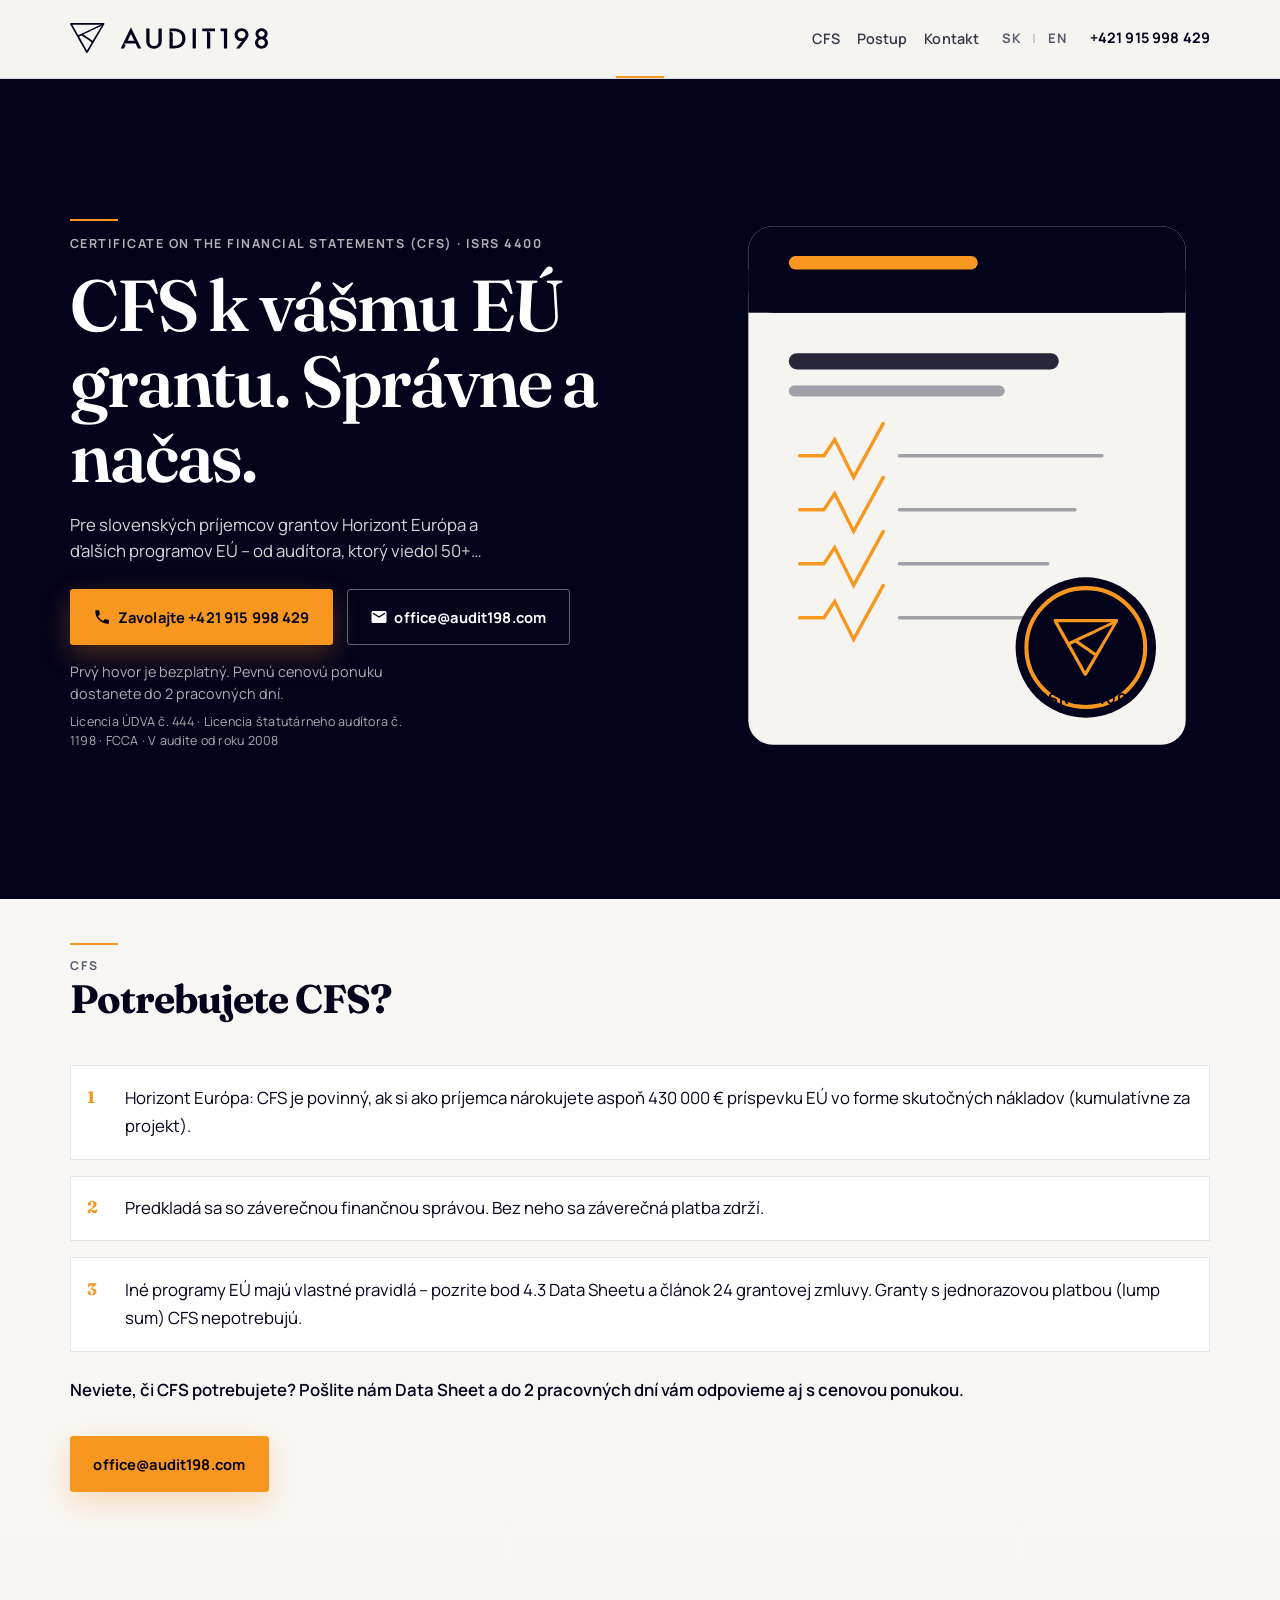
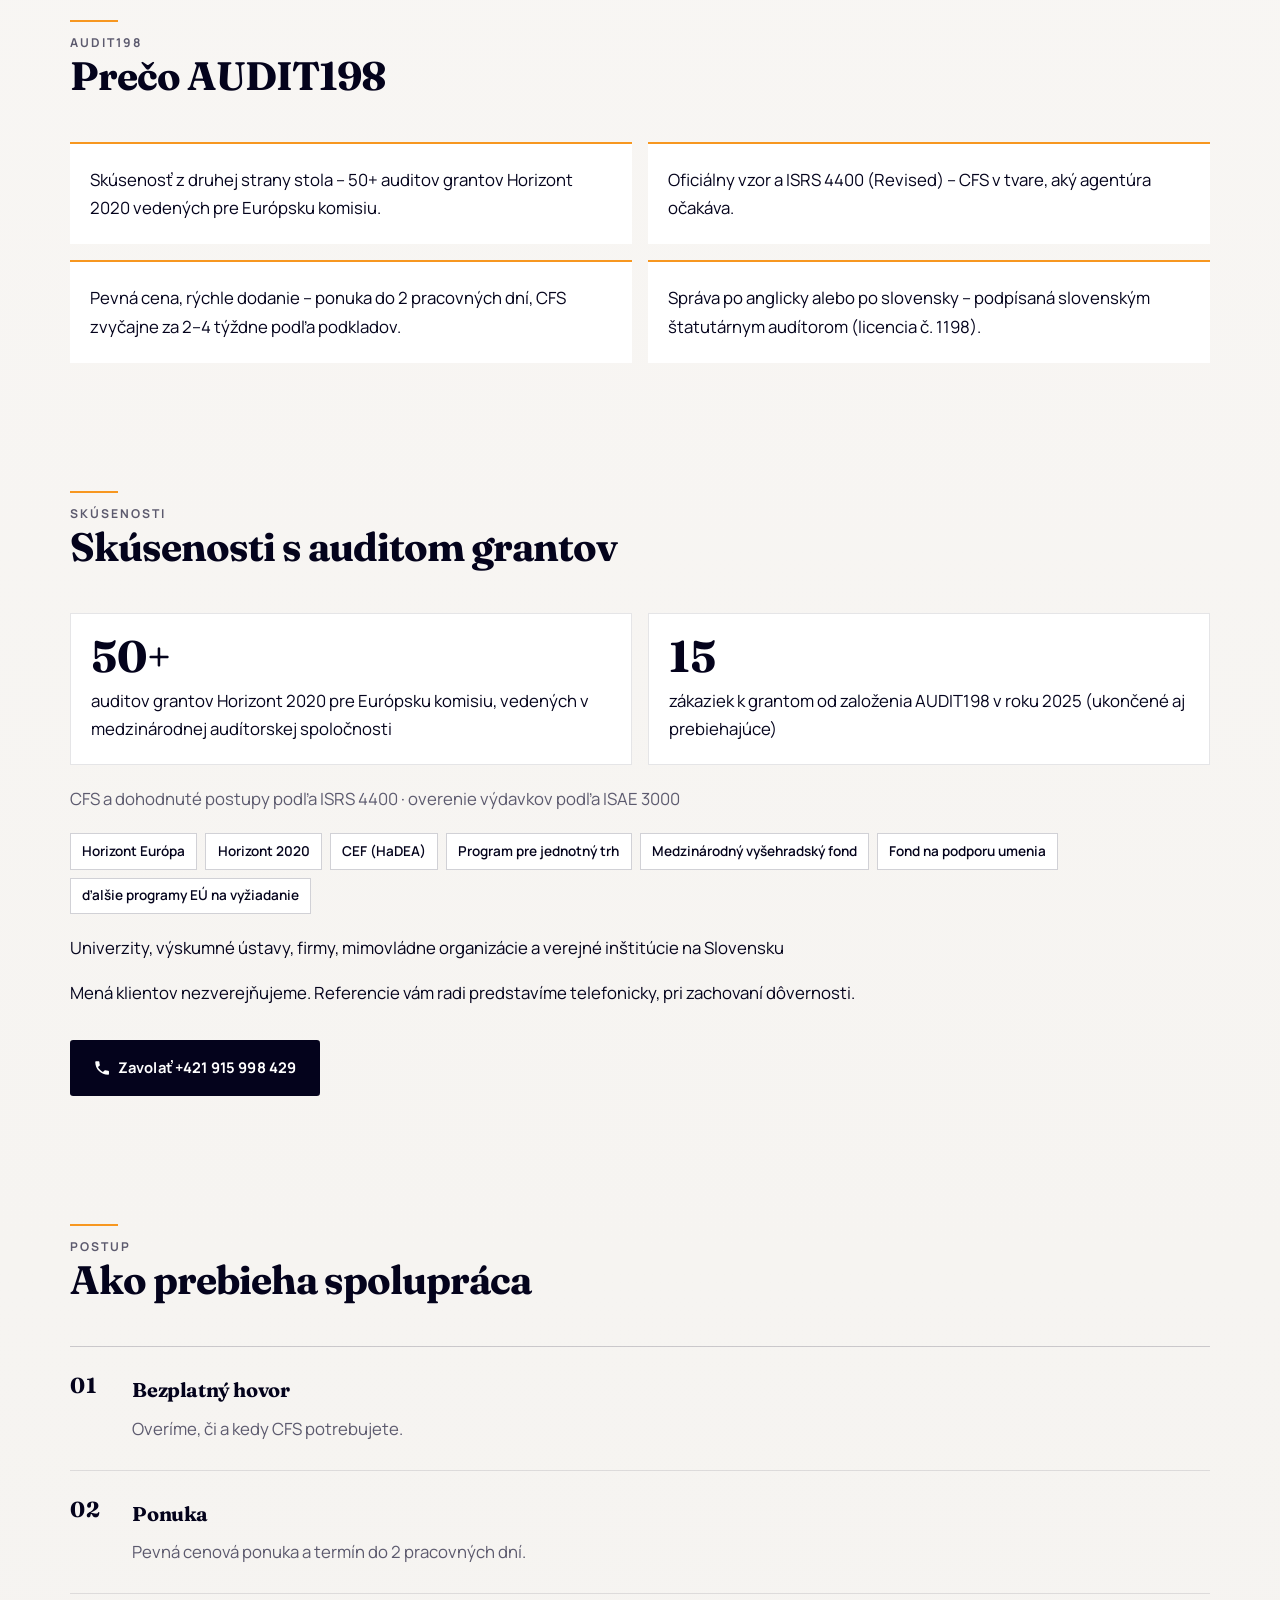
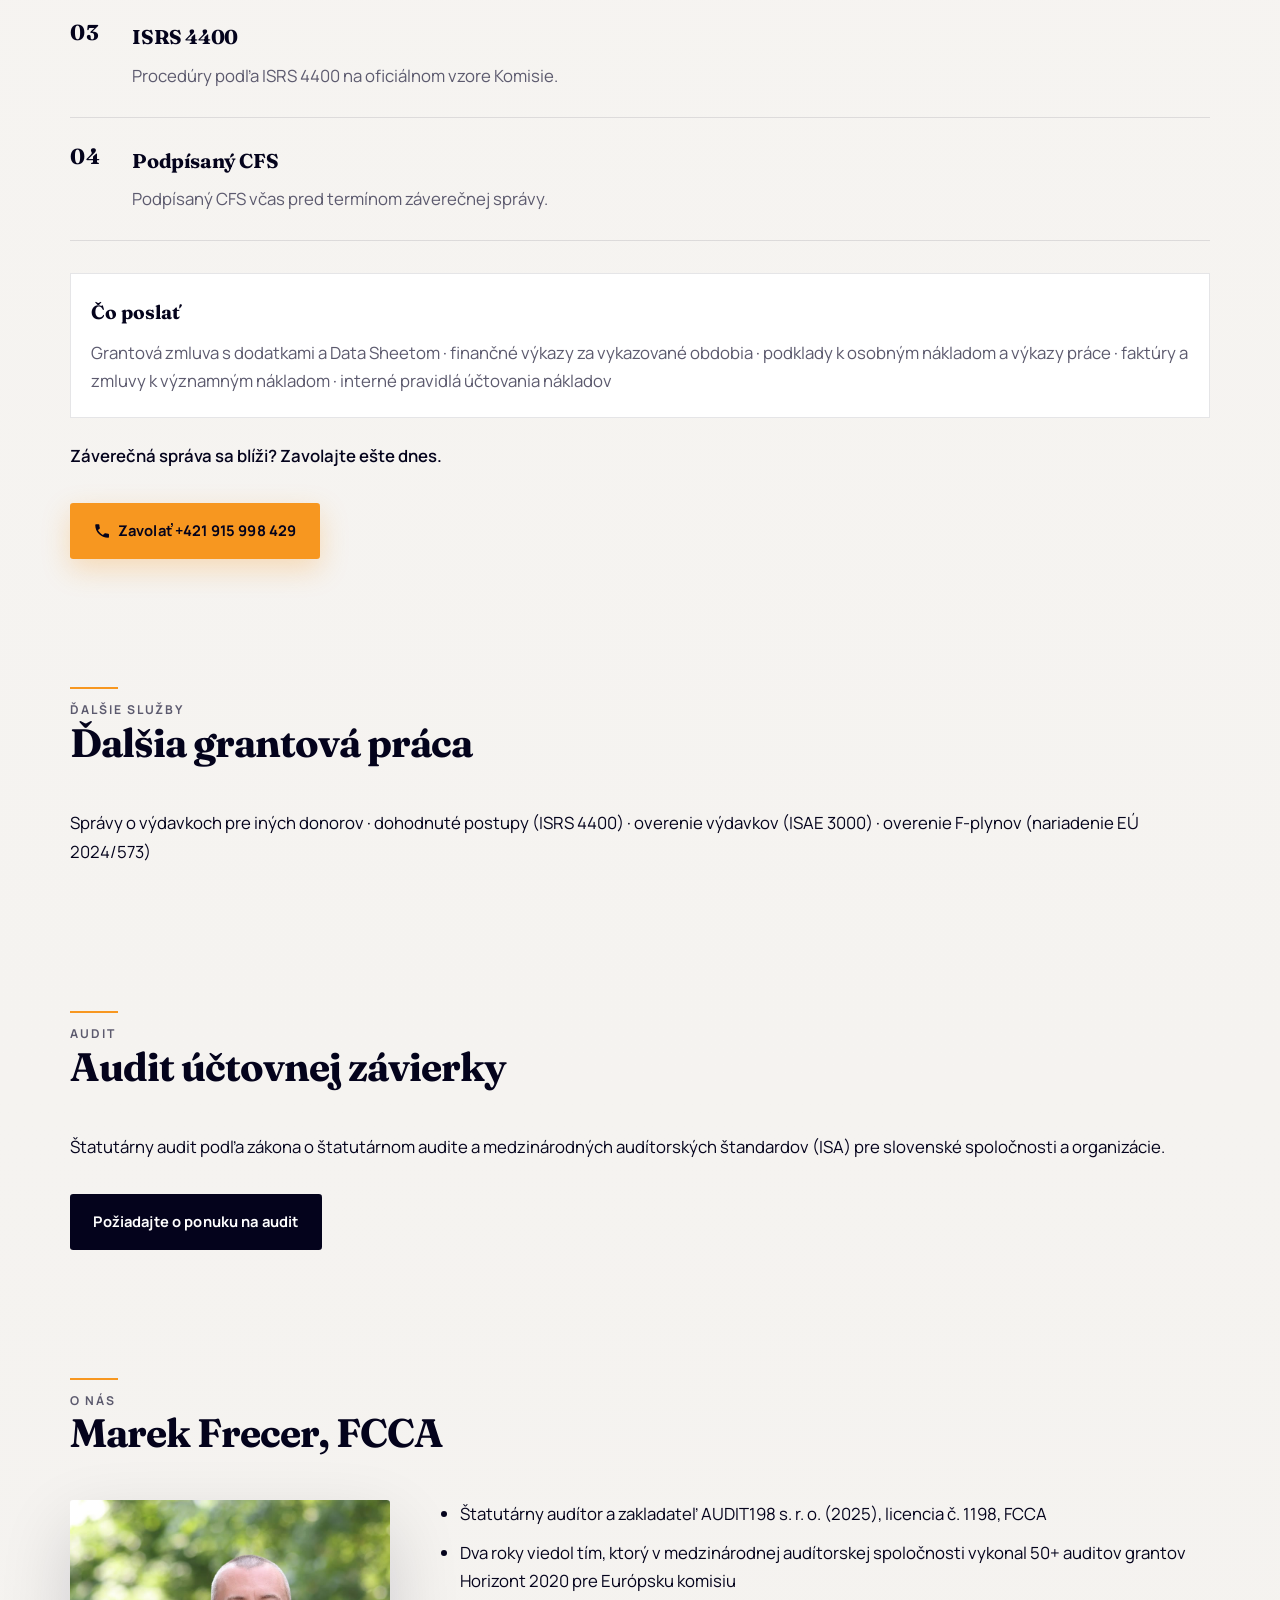
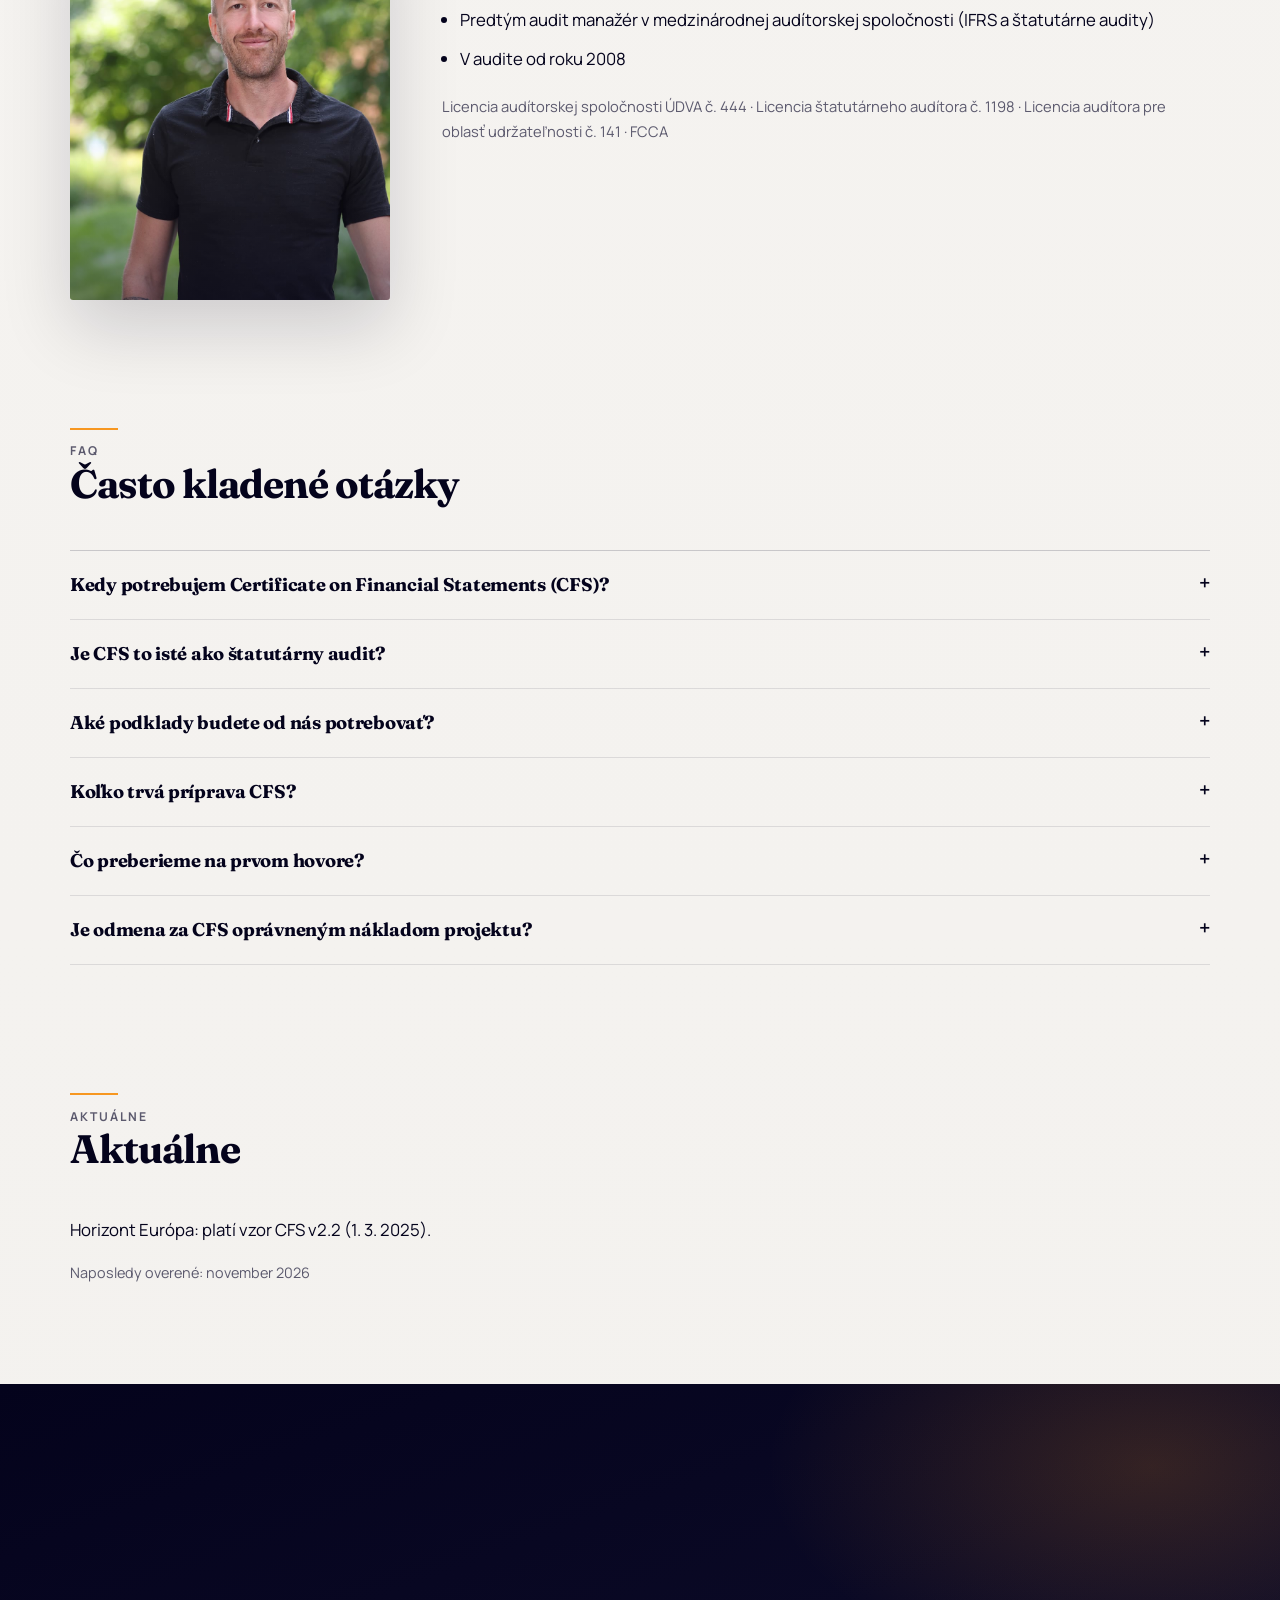
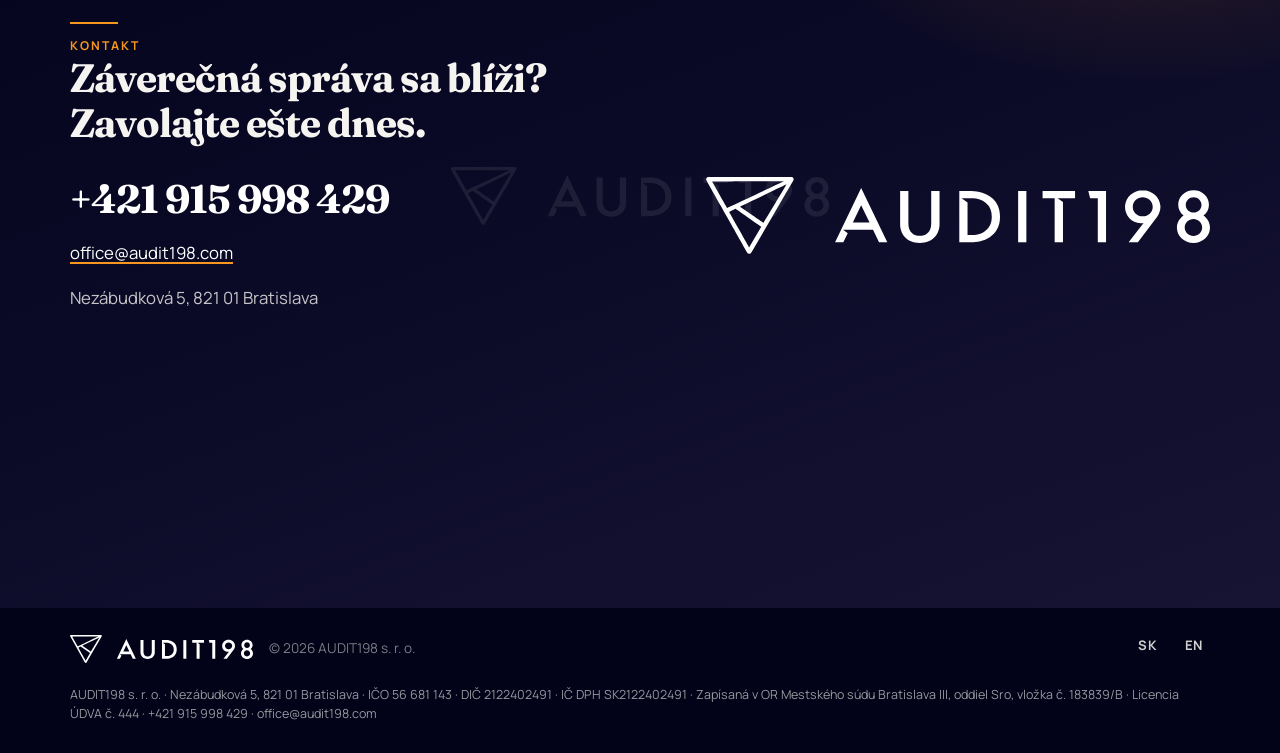
==== commit a8b54850: "Polish contact block and full company footer Keep the full-width ink contact section with H2-sized p" ====
--- a/index.html
+++ b/index.html
@@ -274,13 +274,21 @@
             <h2 id="contact-heading">Záverečná správa sa blíži? Zavolajte ešte dnes.</h2>
           </div>
           <div class="contact-grid">
-            <div>
-              <p class="contact-phone"><a href="tel:+421915998429">+421 915 998 429</a></p>
-              <p><a href="mailto:office@audit198.com">office@audit198.com</a></p>
-              <p>Nezábudková 5, 821 01 Bratislava</p>
-            </div>
-            <div class="contact-logo-wrap" aria-hidden="true">
-              <img src="assets/brand/audit198-logo-horizontal-white.svg" height="36" alt="" />
+            <div class="contact-details">
+              <p class="contact-phone">
+                <a href="tel:+421915998429">+421 915 998 429</a>
+              </p>
+              <p class="contact-email">
+                <a href="mailto:office@audit198.com">office@audit198.com</a>
+              </p>
+              <p class="contact-address">Nezábudková 5, 821 01 Bratislava</p>
+            </div>
+            <div class="contact-logo-wrap">
+              <img
+                src="assets/brand/audit198-logo-horizontal-white.svg"
+                height="36"
+                alt="AUDIT198"
+              />
             </div>
           </div>
         </div>
@@ -296,9 +304,19 @@
     <footer class="site-footer">
       <div class="wrap footer-inner">
         <div class="footer-brand">
-          <img src="assets/brand/audit198-logo-horizontal-white.svg" height="28" alt="AUDIT198" />
-          <p>© <span id="year"></span> AUDIT198 s. r. o.</p>
-        </div>
+          <img
+            src="assets/brand/audit198-logo-horizontal-white.svg"
+            height="28"
+            alt="AUDIT198"
+          />
+          <p class="footer-copy">© <span id="year"></span> AUDIT198 s. r. o.</p>
+        </div>
+        <div class="lang-switch footer-lang" aria-label="Language">
+          <a href="./" data-set-lang="sk" hreflang="sk">SK</a>
+          <span class="sep" aria-hidden="true">|</span>
+          <a href="en/" data-set-lang="en" hreflang="en">EN</a>
+        </div>
+        <p class="footer-legal">AUDIT198 s. r. o. · Nezábudková 5, 821 01 Bratislava · IČO 56 681 143 · DIČ 2122402491 · IČ DPH SK2122402491 · Zapísaná v OR Mestského súdu Bratislava III, oddiel Sro, vložka č. 183839/B · Licencia ÚDVA č. 444 · +421 915 998 429 · office@audit198.com</p>
       </div>
     </footer>
 
--- a/css/styles.css
+++ b/css/styles.css
@@ -899,14 +899,6 @@
   font-size: 0.85rem;
 }
 
-.footer-inner {
-  display: flex;
-  flex-wrap: wrap;
-  gap: 0.75rem 1.5rem;
-  justify-content: space-between;
-  align-items: center;
-}
-
 .footer-brand {
   display: inline-flex;
   align-items: center;
@@ -927,6 +919,48 @@
 .site-footer a:hover {
   color: var(--orange);
 }
+
+.footer-inner {
+  display: grid;
+  gap: 1rem 1.5rem;
+  align-items: start;
+}
+
+.footer-brand {
+  display: flex;
+  flex-wrap: wrap;
+  align-items: center;
+  gap: 0.75rem 1rem;
+}
+
+.footer-copy {
+  margin: 0;
+}
+
+.footer-lang a {
+  color: rgba(246, 244, 241, 0.85);
+  text-decoration: none;
+}
+
+.footer-lang a:hover {
+  color: var(--orange);
+}
+
+.footer-legal {
+  margin: 0;
+  grid-column: 1 / -1;
+  max-width: 70rem;
+  color: rgba(246, 244, 241, 0.62);
+  font-size: 0.78rem;
+  line-height: 1.55;
+}
+
+@media (min-width: 720px) {
+  .footer-inner {
+    grid-template-columns: 1fr auto;
+  }
+}
+
 
 /* Motion */
 @keyframes rise {
@@ -1226,9 +1260,10 @@
 
 .contact-phone a {
   font-family: var(--font-display);
-  font-size: clamp(1.85rem, 4vw, 2.75rem);
-  font-weight: 700;
-  line-height: 1.15;
+  font-size: clamp(1.85rem, 3.1vw, 2.55rem); /* match section h2 */
+  font-weight: 700;
+  letter-spacing: -0.025em;
+  line-height: 1.12;
   color: var(--white);
   text-decoration: none;
 }
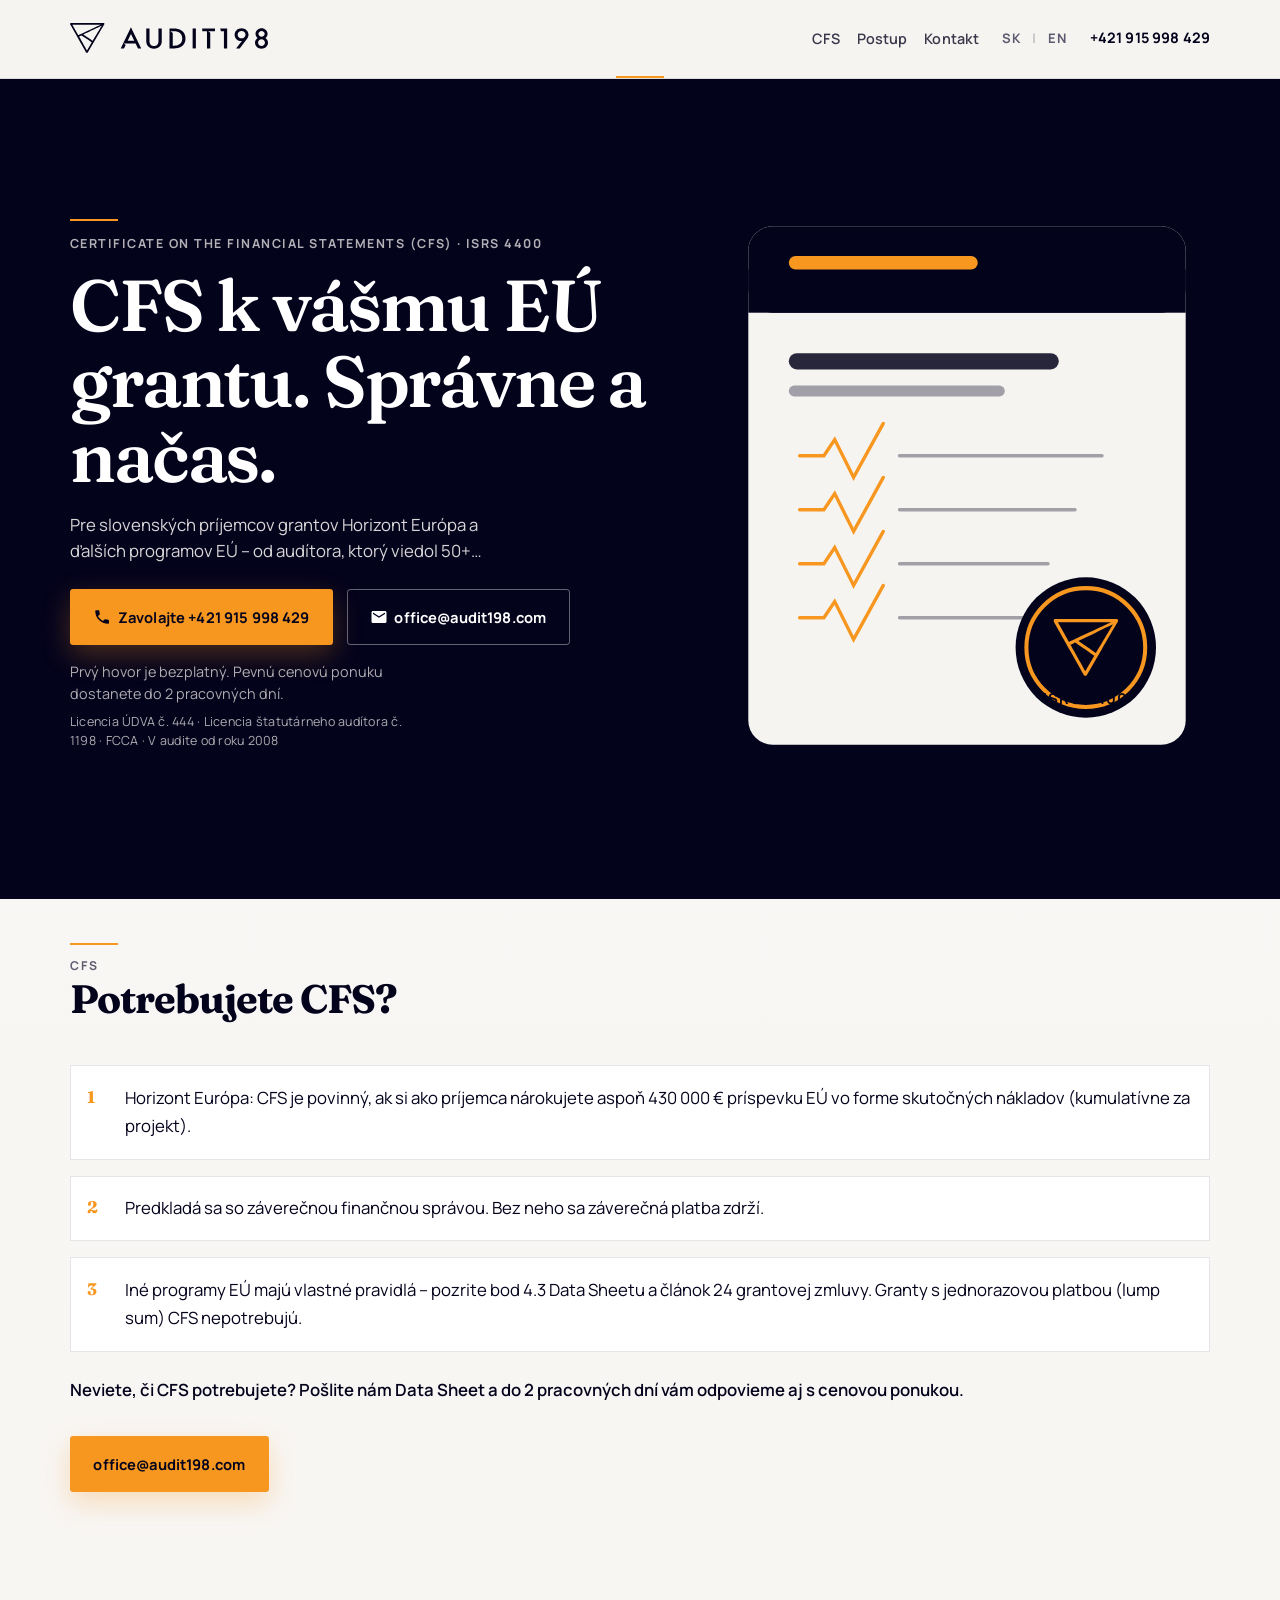
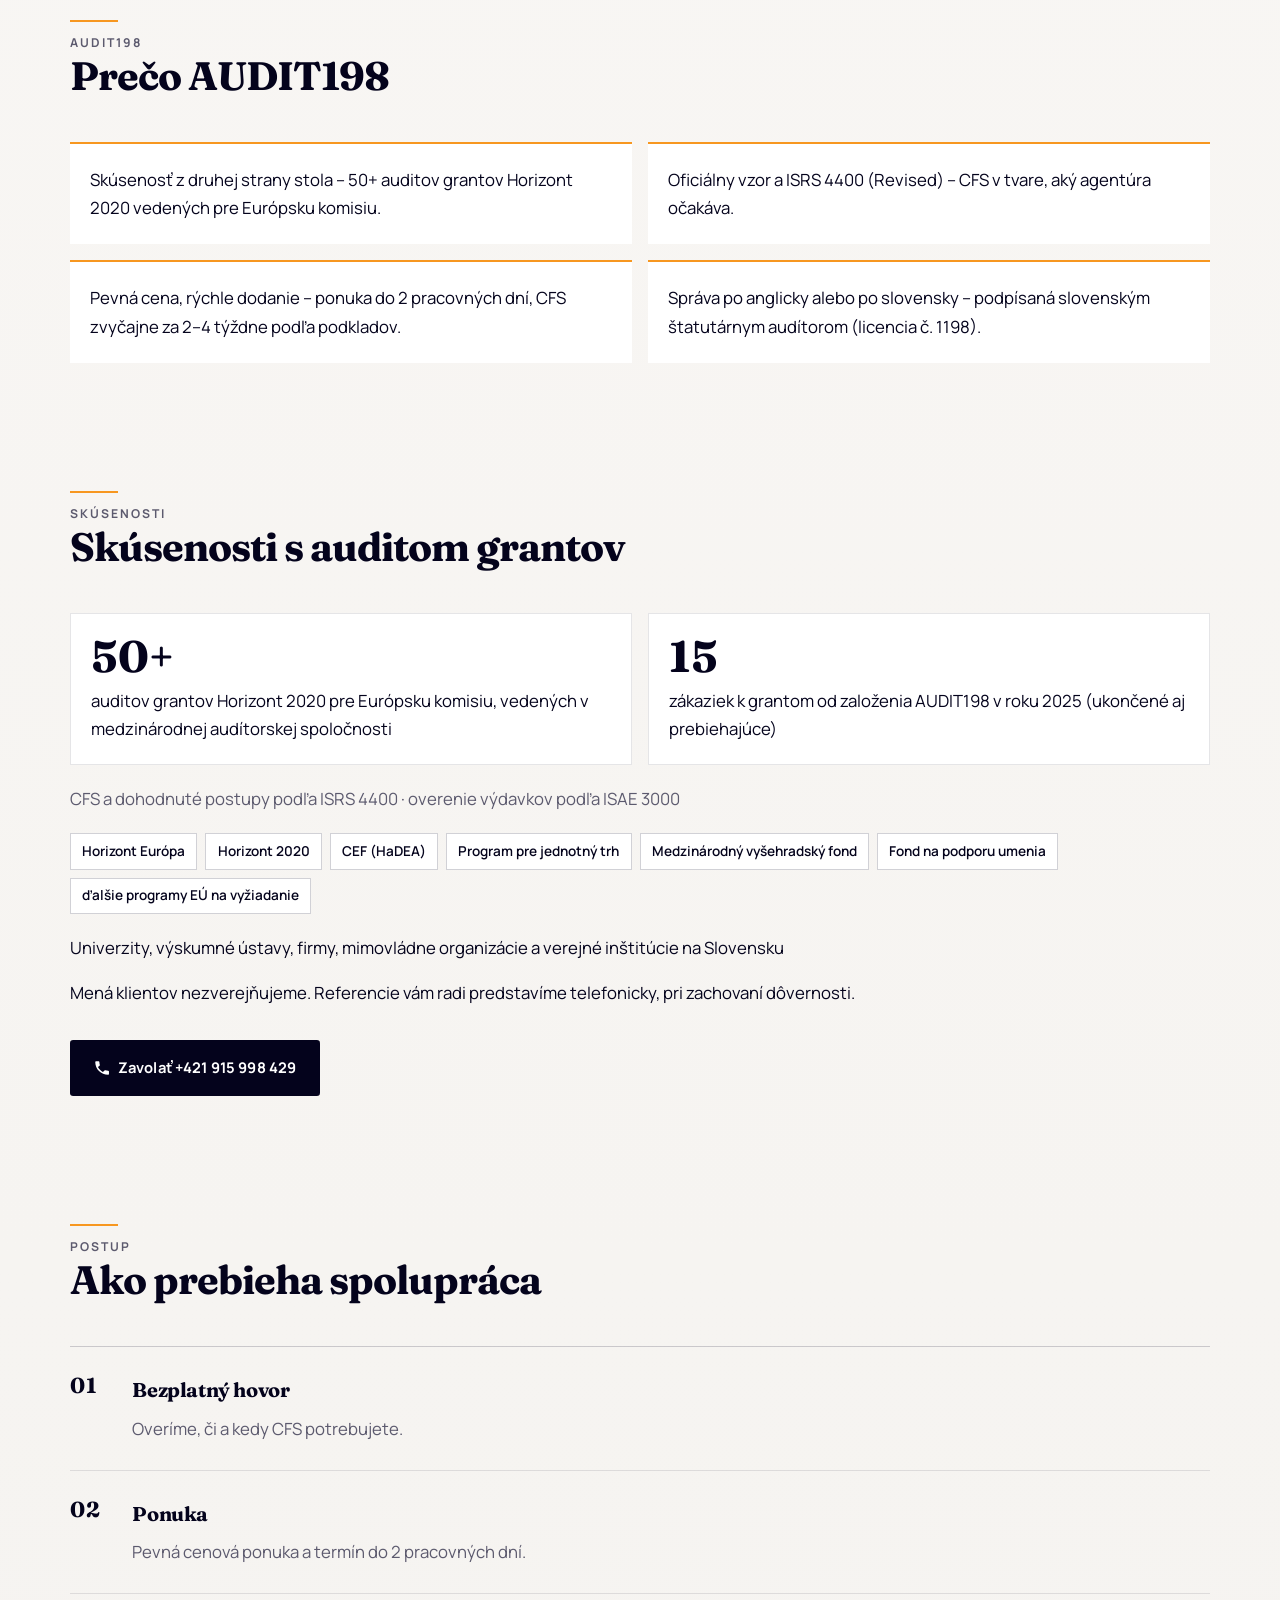
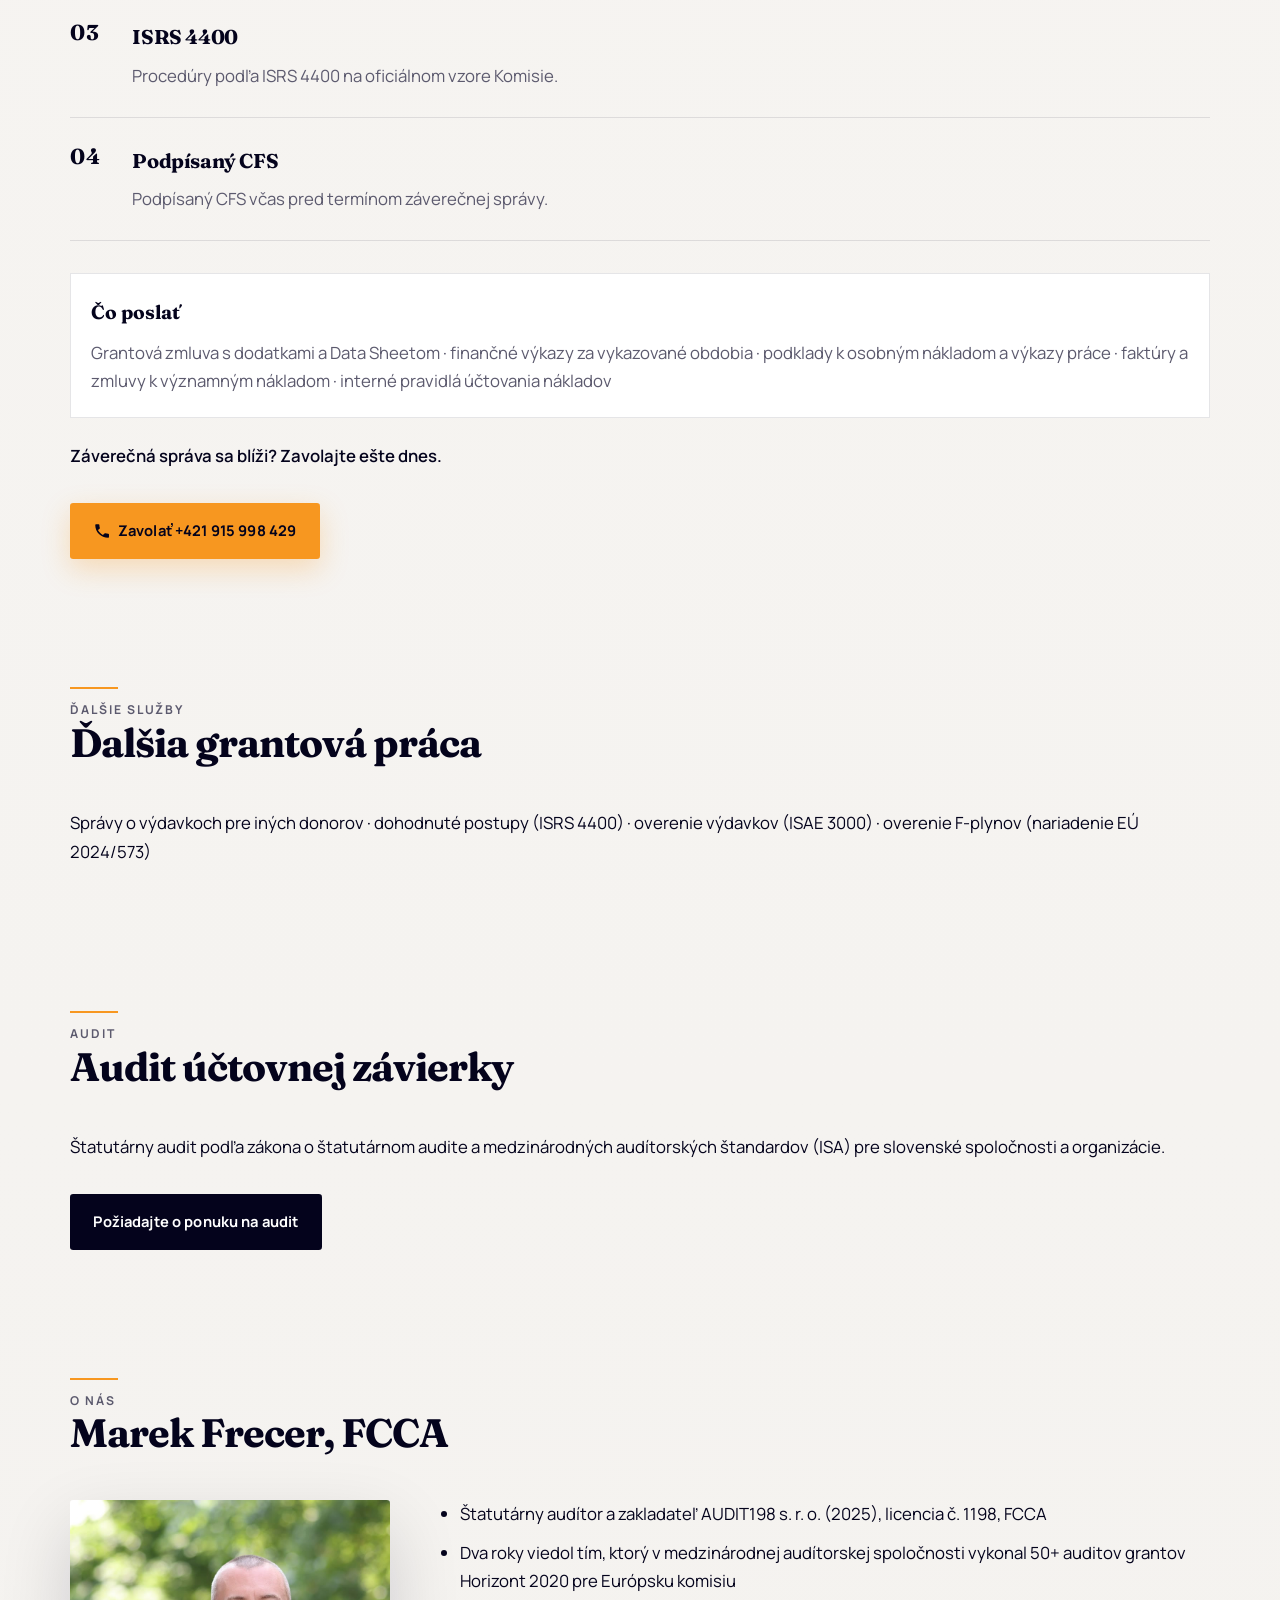
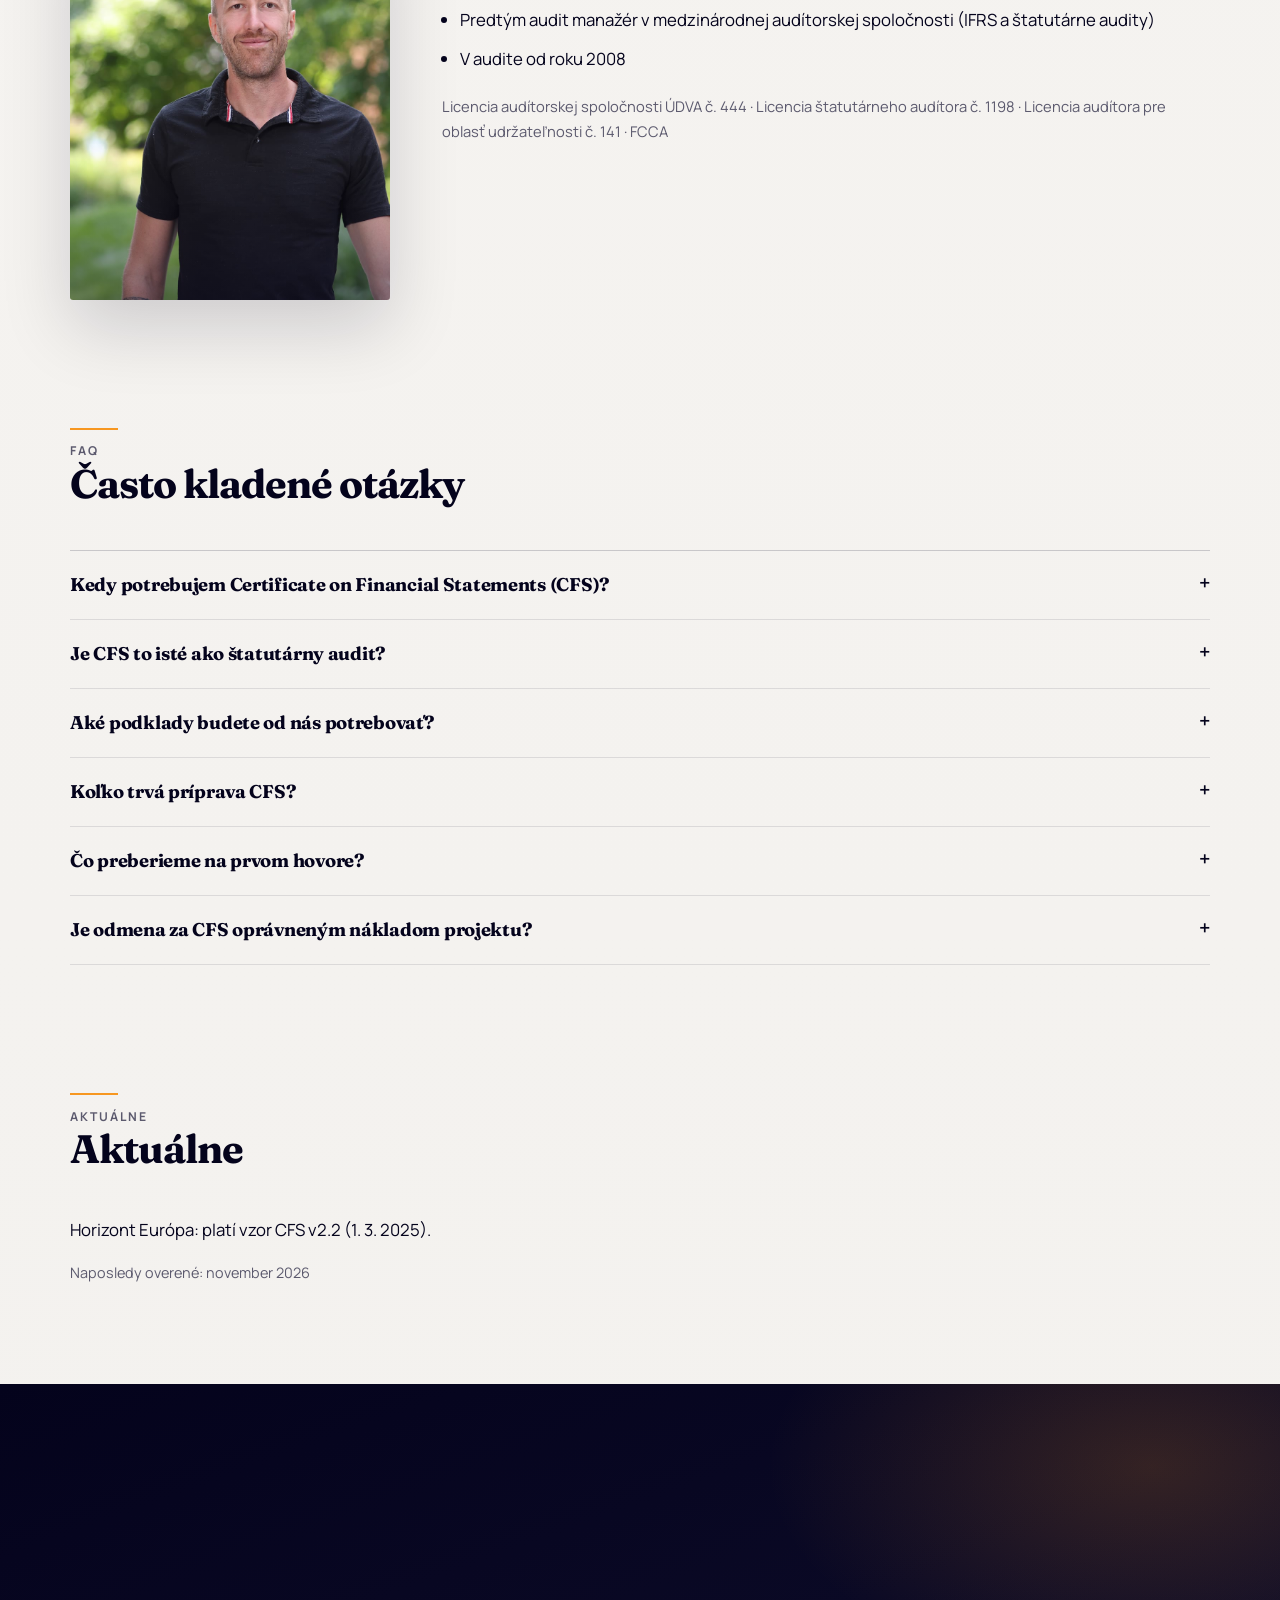
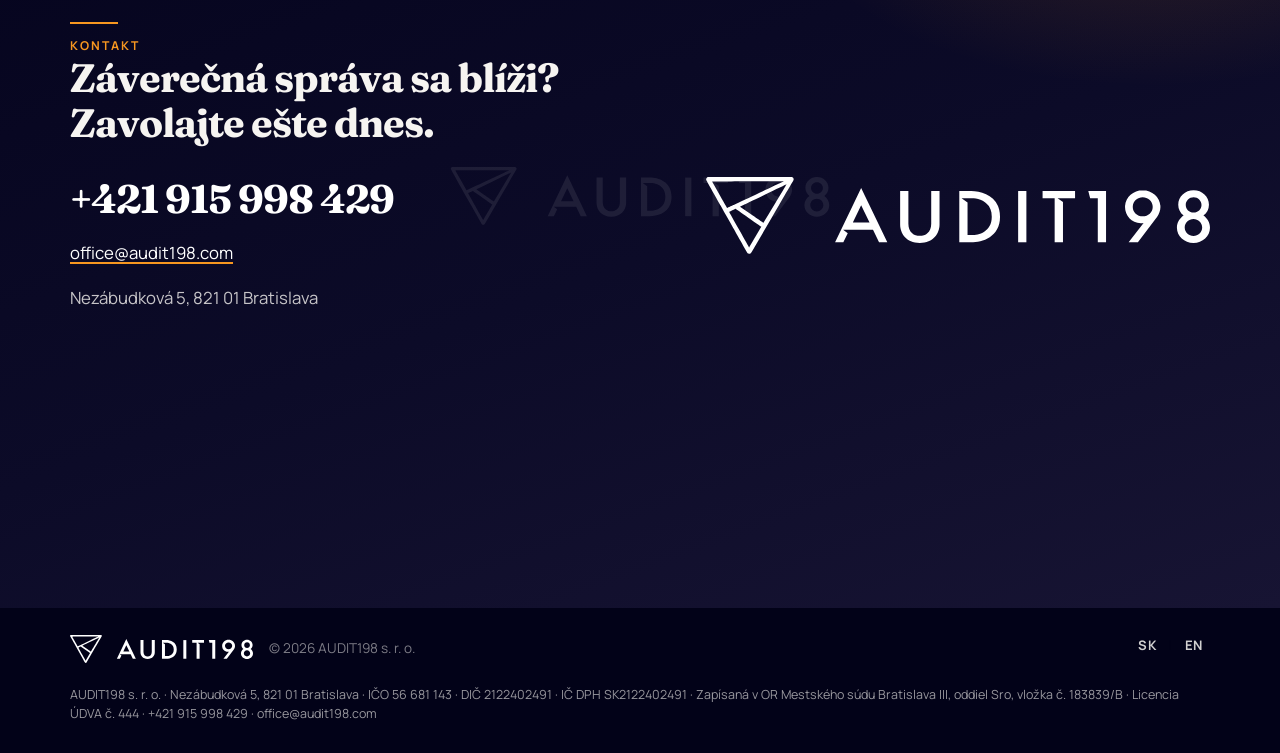
==== commit 20305d61: "Add SEO metadata, sitemap, 404, and self-hosted fonts Update SK/EN titles, descriptions, Open Graph/" ====
--- a/index.html
+++ b/index.html
@@ -3,10 +3,10 @@
   <head>
     <meta charset="utf-8" />
     <meta name="viewport" content="width=device-width, initial-scale=1" />
-    <title>Audit grantových programov a CFS | AUDIT198 s.r.o.</title>
+    <title>CFS a audit EÚ grantov (Horizont Európa) | AUDIT198 s. r. o.</title>
     <meta
       name="description"
-      content="Audit grantových programov a Certificate on Financial Statements (CFS) podľa ISRS 4400. Skúsenosti s Horizon Europe, H2020 a ďalšími EÚ grantmi. Bezplatná konzultácia."
+      content="Certifikát k finančným výkazom (CFS) pre príjemcov grantov Horizont Európa a ďalších programov EÚ na Slovensku. ISRS 4400, pevná cena. Tel. +421 915 998 429."
     />
     <meta name="theme-color" content="#04031c" />
     <link rel="canonical" href="https://www.audit198.com/" />
@@ -14,23 +14,26 @@
     <link rel="icon" href="assets/brand/audit198-favicon-ink.svg" type="image/svg+xml" />
     <link rel="icon" href="assets/brand/audit198-favicon-ink-32.png" type="image/png" sizes="32x32" />
     <link rel="apple-touch-icon" href="assets/brand/audit198-favicon-ink-180.png" sizes="180x180" />
-    <link rel="preconnect" href="https://fonts.googleapis.com" />
-    <link rel="preconnect" href="https://fonts.gstatic.com" crossorigin />
-    <link
-      href="https://fonts.googleapis.com/css2?family=Fraunces:opsz,wght@9..144,500;9..144,600;9..144,700&family=Manrope:wght@400;500;600;700&display=swap"
-      rel="stylesheet"
-    />
     <link rel="stylesheet" href="css/styles.css" />
     <link rel="alternate" hreflang="sk" href="https://www.audit198.com/" />
     <link rel="alternate" hreflang="en" href="https://www.audit198.com/en/" />
     <link rel="alternate" hreflang="x-default" href="https://www.audit198.com/" />
     <meta property="og:type" content="website" />
     <meta property="og:url" content="https://www.audit198.com/" />
-    <meta property="og:title" content="Audit grantových programov a CFS | AUDIT198 s.r.o." />
-    <meta property="og:description" content="Audit grantových programov a Certificate on Financial Statements (CFS) podľa ISRS 4400. Skúsenosti s Horizon Europe, H2020 a ďalšími EÚ grantmi. Bezplatná konzultácia." />
+    <meta property="og:title" content="CFS a audit EÚ grantov (Horizont Európa) | AUDIT198 s. r. o." />
+    <meta property="og:description" content="Certifikát k finančným výkazom (CFS) pre príjemcov grantov Horizont Európa a ďalších programov EÚ na Slovensku. ISRS 4400, pevná cena. Tel. +421 915 998 429." />
     <meta property="og:locale" content="sk_SK" />
-    <meta property="og:locale:alternate" content="en_US" />
-    <meta property="og:site_name" content="AUDIT198 s.r.o." />
+    <meta property="og:locale:alternate" content="en_GB" />
+    <meta property="og:site_name" content="AUDIT198 s. r. o." />
+    <meta property="og:image" content="https://www.audit198.com/assets/og-sk.png" />
+    <meta property="og:image:width" content="1200" />
+    <meta property="og:image:height" content="630" />
+    <meta property="og:image:alt" content="AUDIT198 – Certifikát k finančným výkazom (CFS) pre EÚ granty" />
+    <meta name="twitter:card" content="summary_large_image" />
+    <meta name="twitter:image" content="https://www.audit198.com/assets/og-sk.png" />
+    <script type="application/ld+json">
+{"@context":"https://schema.org","@type":["AccountingService","LocalBusiness"],"name":"AUDIT198 s. r. o.","url":"https://www.audit198.com/","logo":"https://www.audit198.com/assets/brand/audit198-logo-horizontal-ink-2000w.png","image":"https://www.audit198.com/assets/marek.jpg","telephone":"+421915998429","email":"office@audit198.com","address":{"@type":"PostalAddress","streetAddress":"Nezábudková 5","postalCode":"821 01","addressLocality":"Bratislava","addressCountry":"SK"},"vatID":"SK2122402491","taxID":"2122402491","areaServed":"SK","knowsLanguage":["sk","en"],"inLanguage":"sk","description":"Certifikát k finančným výkazom (CFS) pre príjemcov grantov Horizont Európa a ďalších programov EÚ na Slovensku. ISRS 4400, pevná cena. Tel. +421 915 998 429.","founder":{"@type":"Person","name":"Marek Frecer","honorificSuffix":"FCCA","jobTitle":"Statutory auditor"},"makesOffer":[{"@type":"Offer","itemOffered":{"@type":"Service","name":"Certificate on the Financial Statements (CFS) for EU grants"}},{"@type":"Offer","itemOffered":{"@type":"Service","name":"Statutory audit"}}]}
+    </script>
   </head>
   <body>
     <a class="skip-link" href="#main">
--- a/css/styles.css
+++ b/css/styles.css
@@ -1,3 +1,54 @@
+/* Self-hosted fonts */
+@font-face {
+  font-family: "Fraunces";
+  src: url("../assets/fonts/fraunces-500.woff2") format("woff2");
+  font-weight: 500;
+  font-style: normal;
+  font-display: swap;
+}
+@font-face {
+  font-family: "Fraunces";
+  src: url("../assets/fonts/fraunces-600.woff2") format("woff2");
+  font-weight: 600;
+  font-style: normal;
+  font-display: swap;
+}
+@font-face {
+  font-family: "Fraunces";
+  src: url("../assets/fonts/fraunces-700.woff2") format("woff2");
+  font-weight: 700;
+  font-style: normal;
+  font-display: swap;
+}
+@font-face {
+  font-family: "Manrope";
+  src: url("../assets/fonts/manrope-400.woff2") format("woff2");
+  font-weight: 400;
+  font-style: normal;
+  font-display: swap;
+}
+@font-face {
+  font-family: "Manrope";
+  src: url("../assets/fonts/manrope-500.woff2") format("woff2");
+  font-weight: 500;
+  font-style: normal;
+  font-display: swap;
+}
+@font-face {
+  font-family: "Manrope";
+  src: url("../assets/fonts/manrope-600.woff2") format("woff2");
+  font-weight: 600;
+  font-style: normal;
+  font-display: swap;
+}
+@font-face {
+  font-family: "Manrope";
+  src: url("../assets/fonts/manrope-700.woff2") format("woff2");
+  font-weight: 700;
+  font-style: normal;
+  font-display: swap;
+}
+
 /* AUDIT198 — brand visual system
    Ink #04031c · Accent orange #f79720
 */
